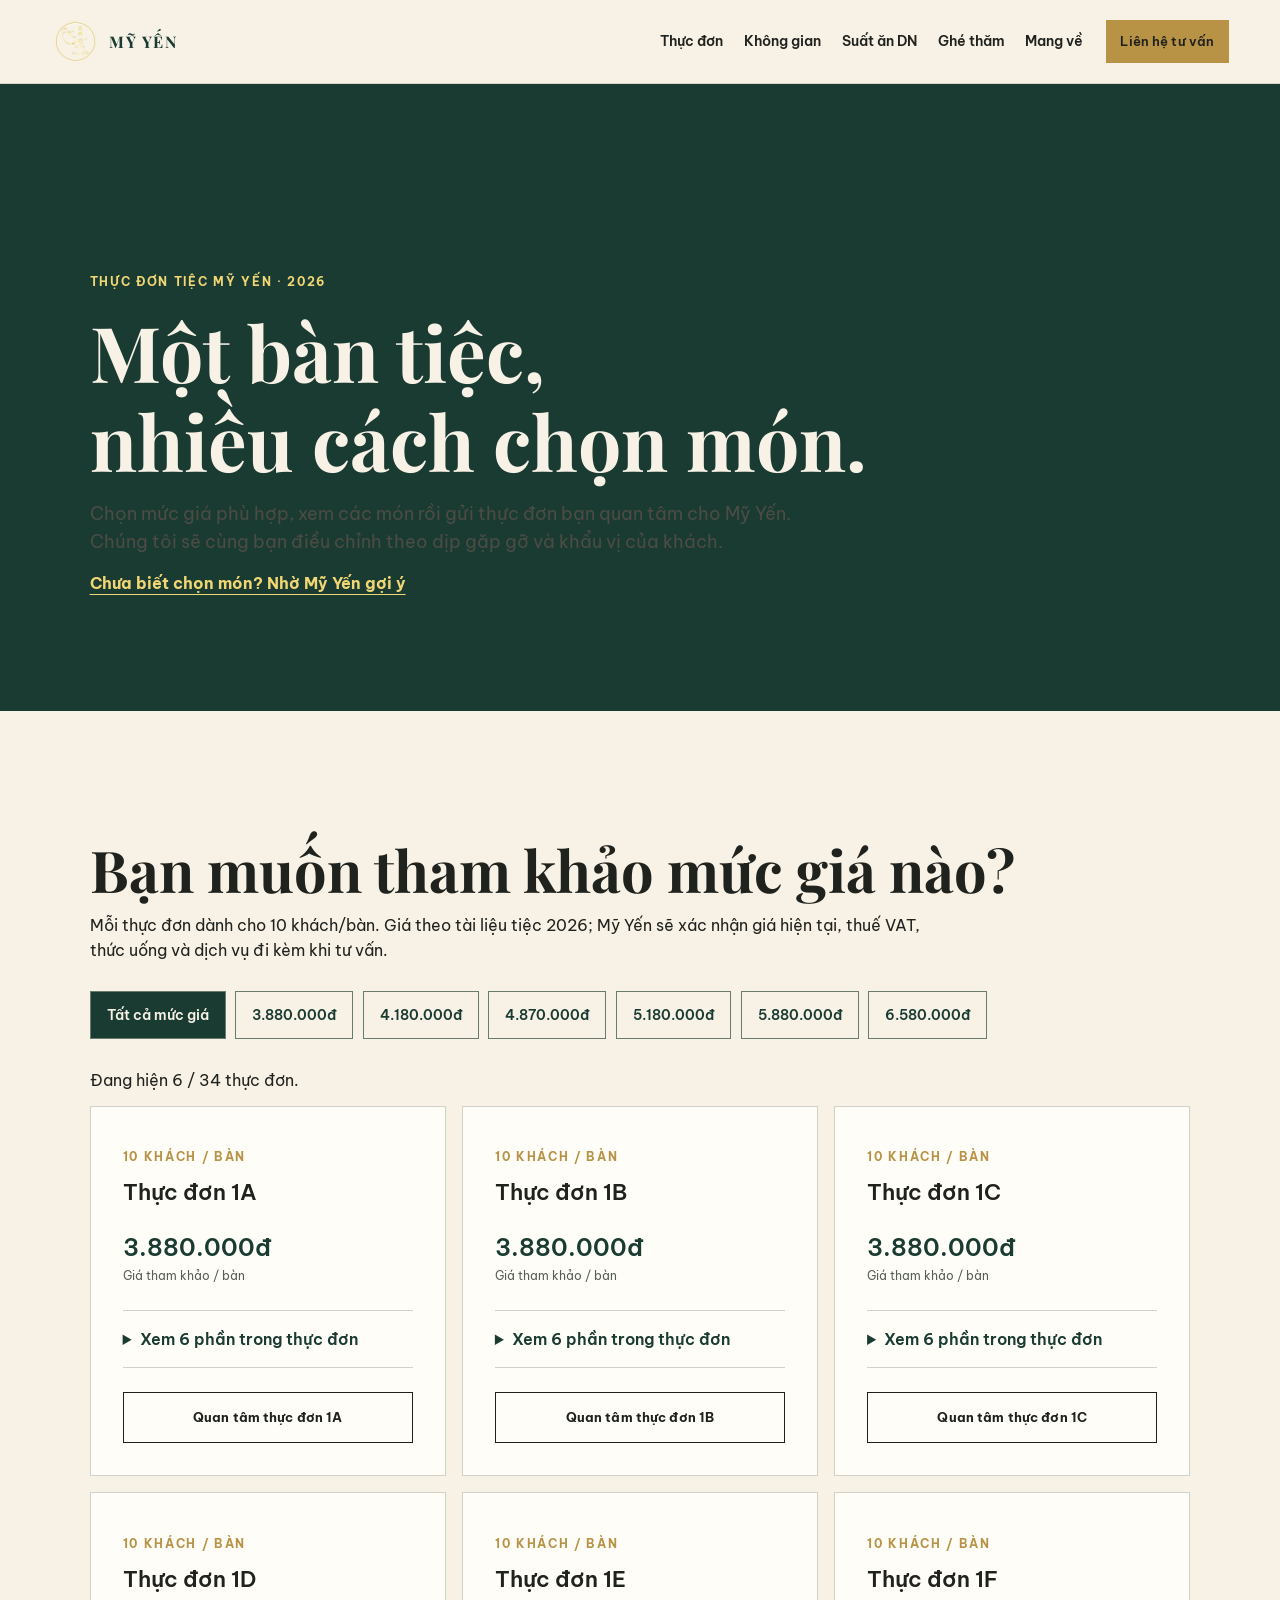
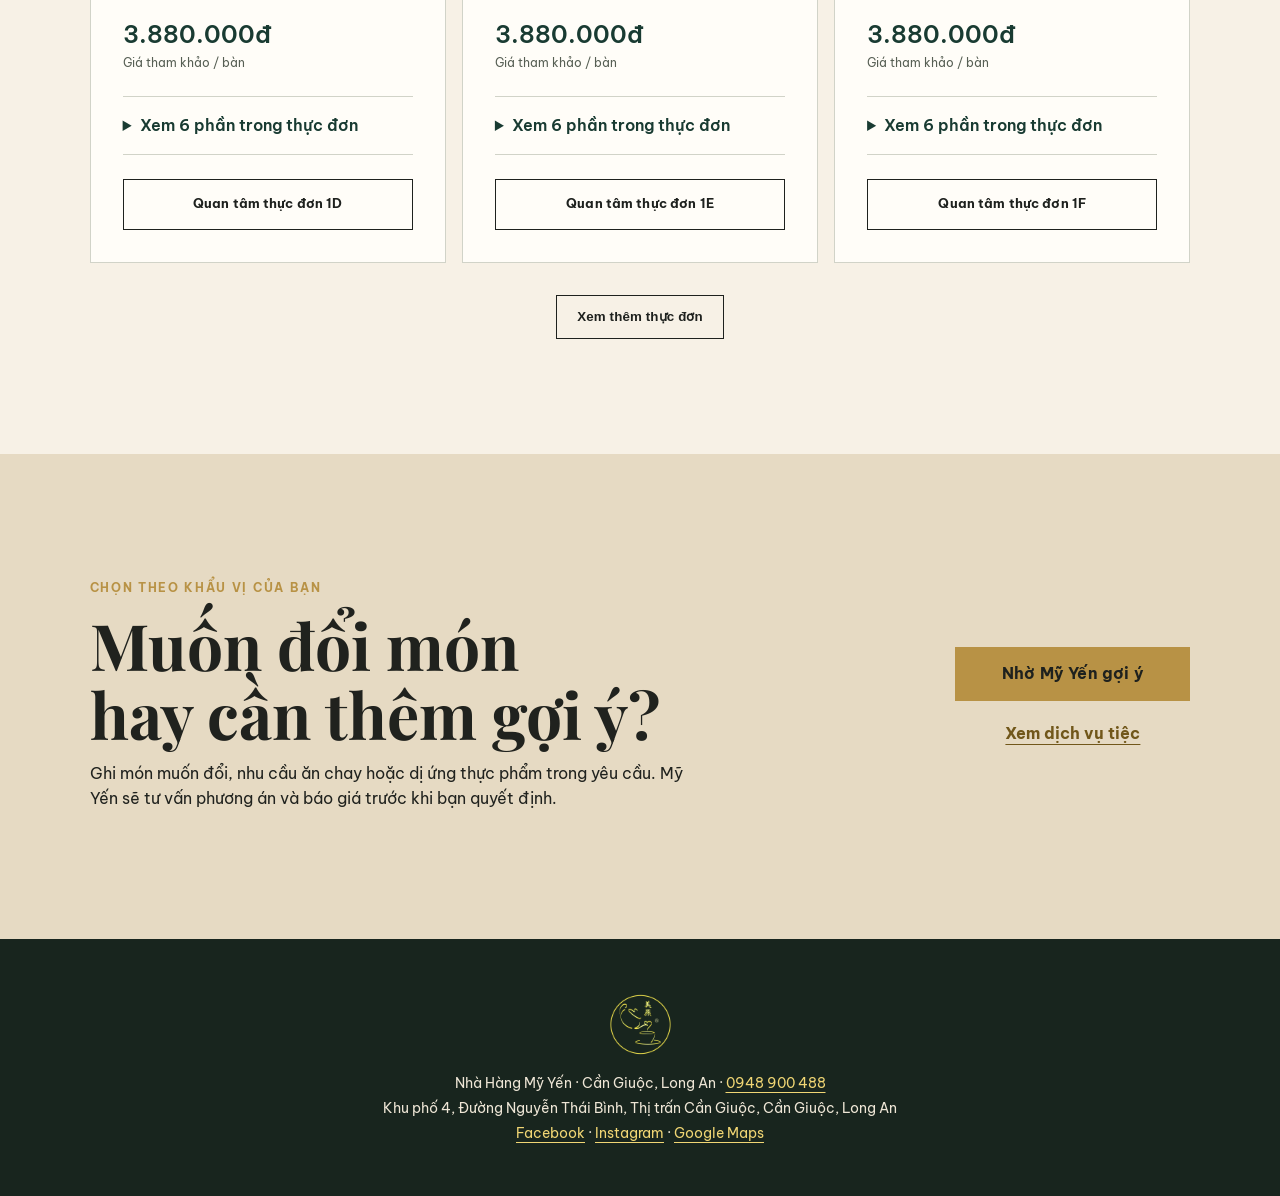
==== banquet-menu.html @ 88e8340f "Add banquet menu browsing and guided event inquiries" ====
<!doctype html><html lang="vi"><head><meta charset="utf-8"><meta name="viewport" content="width=device-width,initial-scale=1"><link rel="preconnect" href="https://fonts.googleapis.com"><link rel="preconnect" href="https://fonts.gstatic.com" crossorigin><link href="https://fonts.googleapis.com/css2?family=Be+Vietnam+Pro:wght@400;500;600;700&family=Playfair+Display:wght@500;600;700&display=swap" rel="stylesheet"><title>Thực đơn tiệc 10 khách/bàn | Nhà Hàng Mỹ Yến</title><meta name="description" content="Khám phá 34 thực đơn tiệc Mỹ Yến cho bàn 10 khách. Chọn thực đơn và chuẩn bị tin nhắn Zalo để được tư vấn theo nhu cầu."><meta name="robots" content="index,follow,max-image-preview:large"><link rel="canonical" href="https://nhahangmyyen.com/banquet-menu"><meta property="og:type" content="website"><meta property="og:locale" content="vi_VN"><meta property="og:site_name" content="Nhà Hàng Mỹ Yến"><meta property="og:title" content="Thực đơn tiệc | Nhà Hàng Mỹ Yến"><meta property="og:description" content="Khám phá 34 thực đơn tiệc Mỹ Yến cho bàn 10 khách. Chọn thực đơn và chuẩn bị tin nhắn Zalo để được tư vấn theo nhu cầu."><meta property="og:url" content="https://nhahangmyyen.com/banquet-menu"><meta property="og:image" content="https://nhahangmyyen.com/assets/ballroom-celebration.jpg"><meta name="twitter:card" content="summary_large_image"><link rel="stylesheet" href="styles.css"><link rel="stylesheet" href="enhancements.css"></head><body><header class="topbar"><a class="brand" href="index.html"><img src="assets/logo.png" alt="Nhà Hàng Mỹ Yến"></a><button class="menu-toggle" type="button" aria-expanded="false" aria-controls="nav">Danh mục</button><nav id="nav" aria-label="Điều hướng chính"><a href="menu.html">Thực đơn</a><a href="spaces.html">Không gian</a><a href="corporate-catering.html">Suất ăn DN</a><a href="visit.html">Ghé thăm</a><a href="takeaway.html">Mang về</a></nav><a class="button button-small" href="index.html#contact">Liên hệ tư vấn</a></header><main><section class="section banquet-intro"><p class="eyebrow">Thực đơn tiệc Mỹ Yến · 2026</p><h1>Một bàn tiệc,<br>nhiều cách chọn món.</h1><p class="lead">Chọn mức giá phù hợp, xem các món rồi gửi thực đơn bạn quan tâm cho Mỹ Yến. Chúng tôi sẽ cùng bạn điều chỉnh theo dịp gặp gỡ và khẩu vị của khách.</p><a class="text-link" href="events.html#group-helper">Chưa biết chọn món? Nhờ Mỹ Yến gợi ý</a></section><section class="section banquet-browser" aria-labelledby="banquet-heading"><h2 id="banquet-heading">Bạn muốn tham khảo mức giá nào?</h2><p>Mỗi thực đơn dành cho 10 khách/bàn. Giá theo tài liệu tiệc 2026; Mỹ Yến sẽ xác nhận giá hiện tại, thuế VAT, thức uống và dịch vụ đi kèm khi tư vấn.</p><div class="banquet-filters" role="group" aria-label="Lọc theo giá tham khảo" hidden><button type="button" data-tier-filter="all" aria-pressed="true">Tất cả mức giá</button><button type="button" data-tier-filter="1" aria-pressed="false">3.880.000đ</button><button type="button" data-tier-filter="2" aria-pressed="false">4.180.000đ</button><button type="button" data-tier-filter="3" aria-pressed="false">4.870.000đ</button><button type="button" data-tier-filter="4" aria-pressed="false">5.180.000đ</button><button type="button" data-tier-filter="5" aria-pressed="false">5.880.000đ</button><button type="button" data-tier-filter="6" aria-pressed="false">6.580.000đ</button></div><p id="banquet-results" role="status">34 thực đơn để bạn tham khảo.</p><div class="banquet-grid"><article class="banquet-card" data-tier="1"><p class="eyebrow">10 khách / bàn</p><h3>Thực đơn 1A</h3><p class="banquet-price">3.880.000đ<small>Giá tham khảo / bàn</small></p><details><summary>Xem 6 phần trong thực đơn</summary><ol><li>Tàu hủ ky tôm chiên</li><li>Súp sò điệp thịt cua Bích Ngọc</li><li>Mực xào XO</li><li>Vịt quay tiêu đen + bánh bao</li><li>Lẩu gà ớt hiểm + bún</li><li>Pudding xoài</li></ol></details><a class="button button-outline" href="events.html?menu=1A#group-helper">Quan tâm thực đơn 1A</a></article>
<article class="banquet-card" data-tier="1"><p class="eyebrow">10 khách / bàn</p><h3>Thực đơn 1B</h3><p class="banquet-price">3.880.000đ<small>Giá tham khảo / bàn</small></p><details><summary>Xem 6 phần trong thực đơn</summary><ol><li>Chả giò hạnh nhân</li><li>Súp bóng cá tam tơ</li><li>Sò điệp xào XO</li><li>Gà quay + xôi gấc</li><li>Lẩu hải sản Thái + bún</li><li>Pudding xoài</li></ol></details><a class="button button-outline" href="events.html?menu=1B#group-helper">Quan tâm thực đơn 1B</a></article>
<article class="banquet-card" data-tier="1"><p class="eyebrow">10 khách / bàn</p><h3>Thực đơn 1C</h3><p class="banquet-price">3.880.000đ<small>Giá tham khảo / bàn</small></p><details><summary>Xem 6 phần trong thực đơn</summary><ol><li>Chả giò tôm phô mai</li><li>Gà tiềm Trúc Xinh</li><li>Mực xào kiểu Hồng Kông</li><li>Bò nấu pa tê + bánh mì</li><li>Lẩu nấm hải sản + bún</li><li>Pudding dừa</li></ol></details><a class="button button-outline" href="events.html?menu=1C#group-helper">Quan tâm thực đơn 1C</a></article>
<article class="banquet-card" data-tier="1"><p class="eyebrow">10 khách / bàn</p><h3>Thực đơn 1D</h3><p class="banquet-price">3.880.000đ<small>Giá tham khảo / bàn</small></p><details><summary>Xem 6 phần trong thực đơn</summary><ol><li>Chả giò Triều Châu</li><li>Gà tiềm ngũ quả</li><li>Tôm xào XO</li><li>Bò nấu tiêu xanh + bánh mì</li><li>Lẩu hải sản Quảng Đông + bún</li><li>Nho Mỹ</li></ol></details><a class="button button-outline" href="events.html?menu=1D#group-helper">Quan tâm thực đơn 1D</a></article>
<article class="banquet-card" data-tier="1"><p class="eyebrow">10 khách / bàn</p><h3>Thực đơn 1E</h3><p class="banquet-price">3.880.000đ<small>Giá tham khảo / bàn</small></p><details><summary>Xem 6 phần trong thực đơn</summary><ol><li>Khai vị: Mực chiên bách hoa · Sò điệp XO</li><li>Súp bóng cá gà xé</li><li>Sườn rang muối</li><li>Tôm sốt mayonnaise</li><li>Lẩu cá lăng măng chua + bún</li><li>Sữa chua</li></ol></details><a class="button button-outline" href="events.html?menu=1E#group-helper">Quan tâm thực đơn 1E</a></article>
<article class="banquet-card" data-tier="1"><p class="eyebrow">10 khách / bàn</p><h3>Thực đơn 1F</h3><p class="banquet-price">3.880.000đ<small>Giá tham khảo / bàn</small></p><details><summary>Xem 6 phần trong thực đơn</summary><ol><li>Khai vị: Bánh mì bách hoa · Mực xào XO</li><li>Gà tiềm đông trùng</li><li>Tôm rang muối Hồng Kông</li><li>Bò nấu đậu + bánh mì</li><li>Lẩu nấm hải sản + bún</li><li>Nho Mỹ</li></ol></details><a class="button button-outline" href="events.html?menu=1F#group-helper">Quan tâm thực đơn 1F</a></article>
<article class="banquet-card" data-tier="1"><p class="eyebrow">10 khách / bàn</p><h3>Thực đơn 1G</h3><p class="banquet-price">3.880.000đ<small>Giá tham khảo / bàn</small></p><details><summary>Xem 6 phần trong thực đơn</summary><ol><li>Khai vị: Tàu hủ ky tôm chiên · Gỏi rong biển tôm thịt</li><li>Súp bắp thịt cua</li><li>Mực xào XO</li><li>Cá mú hấp Quảng Đông</li><li>Lẩu hải sản Thái + bún</li><li>Nho Mỹ</li></ol></details><a class="button button-outline" href="events.html?menu=1G#group-helper">Quan tâm thực đơn 1G</a></article>
<article class="banquet-card" data-tier="1"><p class="eyebrow">10 khách / bàn</p><h3>Thực đơn 1H</h3><p class="banquet-price">3.880.000đ<small>Giá tham khảo / bàn</small></p><details><summary>Xem 6 phần trong thực đơn</summary><ol><li>Khai vị: Chả giò hạnh nhân · Dồi trường trộn hành gừng</li><li>Gà tiềm thuốc Bắc</li><li>Sò điệp xào kiểu Hồng Kông</li><li>Tôm sốt mayonnaise</li><li>Lẩu nấm hải sản + bún</li><li>Sữa chua</li></ol></details><a class="button button-outline" href="events.html?menu=1H#group-helper">Quan tâm thực đơn 1H</a></article>
<article class="banquet-card" data-tier="2"><p class="eyebrow">10 khách / bàn</p><h3>Thực đơn 2A</h3><p class="banquet-price">4.180.000đ<small>Giá tham khảo / bàn</small></p><details><summary>Xem 6 phần trong thực đơn</summary><ol><li>Khai vị: Mực chiên bách hoa · Gỏi rong biển tôm thịt · Tàu hủ ky tôm</li><li>Gà tiềm Trúc Xinh</li><li>Sườn Kinh Đô</li><li>Bò nấu pa tê + bánh mì</li><li>Cơm chiên Dương Châu</li><li>Sữa chua</li></ol></details><a class="button button-outline" href="events.html?menu=2A#group-helper">Quan tâm thực đơn 2A</a></article>
<article class="banquet-card" data-tier="2"><p class="eyebrow">10 khách / bàn</p><h3>Thực đơn 2B</h3><p class="banquet-price">4.180.000đ<small>Giá tham khảo / bàn</small></p><details><summary>Xem 6 phần trong thực đơn</summary><ol><li>Khai vị: Chả giò hạnh nhân · Mực xào XO · Gỏi sứa biển gà xé</li><li>Súp sò điệp thịt cua Bích Ngọc</li><li>Gà quay tỏi</li><li>Bò cocktail + bánh mì</li><li>Mì trộn xá xíu</li><li>Nho Mỹ</li></ol></details><a class="button button-outline" href="events.html?menu=2B#group-helper">Quan tâm thực đơn 2B</a></article>
<article class="banquet-card" data-tier="2"><p class="eyebrow">10 khách / bàn</p><h3>Thực đơn 2C</h3><p class="banquet-price">4.180.000đ<small>Giá tham khảo / bàn</small></p><details><summary>Xem 6 phần trong thực đơn</summary><ol><li>Khai vị: Chả giò Phụng Nhãn · Dồi trường trộn hành gừng · Tôm xào XO</li><li>Súp bóng cá gà xé</li><li>Sườn Kinh Đô</li><li>Cá mú hấp Quảng Đông</li><li>Lẩu nấm hải sản + mì</li><li>Nho Mỹ</li></ol></details><a class="button button-outline" href="events.html?menu=2C#group-helper">Quan tâm thực đơn 2C</a></article>
<article class="banquet-card" data-tier="2"><p class="eyebrow">10 khách / bàn</p><h3>Thực đơn 2D</h3><p class="banquet-price">4.180.000đ<small>Giá tham khảo / bàn</small></p><details><summary>Xem 6 phần trong thực đơn</summary><ol><li>Khai vị: Chả giò Triều Châu · Mực xào XO</li><li>Súp sò điệp thịt cua</li><li>Tôm mayonnaise trái thơm</li><li>Cá mú hấp Hồng Kông</li><li>Lẩu Thái hải sản + bún</li><li>Sữa chua</li></ol></details><a class="button button-outline" href="events.html?menu=2D#group-helper">Quan tâm thực đơn 2D</a></article>
<article class="banquet-card" data-tier="2"><p class="eyebrow">10 khách / bàn</p><h3>Thực đơn 2E</h3><p class="banquet-price">4.180.000đ<small>Giá tham khảo / bàn</small></p><details><summary>Xem 6 phần trong thực đơn</summary><ol><li>Khai vị: Bánh mì bách hoa · Sò điệp XO</li><li>Súp bóng cá thịt cua</li><li>Vịt quay tiêu đen + bánh bao</li><li>Cá mú hấp Hồng Kông</li><li>Lẩu nấm hải sản</li><li>Pudding dừa</li></ol></details><a class="button button-outline" href="events.html?menu=2E#group-helper">Quan tâm thực đơn 2E</a></article>
<article class="banquet-card" data-tier="2"><p class="eyebrow">10 khách / bàn</p><h3>Thực đơn 2F</h3><p class="banquet-price">4.180.000đ<small>Giá tham khảo / bàn</small></p><details><summary>Xem 6 phần trong thực đơn</summary><ol><li>Khai vị: Chả đùm bò · Cua viên tú cầu</li><li>Gà tiềm ngũ quả</li><li>Sò điệp xào XO</li><li>Bò nấu rượu vang + bánh mì</li><li>Lẩu cá lăng măng chua</li><li>Chè khúc bạch</li></ol></details><a class="button button-outline" href="events.html?menu=2F#group-helper">Quan tâm thực đơn 2F</a></article>
<article class="banquet-card" data-tier="3"><p class="eyebrow">10 khách / bàn</p><h3>Thực đơn 3A</h3><p class="banquet-price">4.870.000đ<small>Giá tham khảo / bàn</small></p><details><summary>Xem 7 phần trong thực đơn</summary><ol><li>Khai vị: Gỏi củ hủ dừa · Chả giò hạnh nhân</li><li>Súp bóng cá cua</li><li>Mực xào XO</li><li>Vịt quay tiêu đen + bánh bao</li><li>Cá mú hấp Hồng Kông</li><li>Lẩu hải sản Quảng Đông</li><li>Pudding xoài</li></ol></details><a class="button button-outline" href="events.html?menu=3A#group-helper">Quan tâm thực đơn 3A</a></article>
<article class="banquet-card" data-tier="3"><p class="eyebrow">10 khách / bàn</p><h3>Thực đơn 3B</h3><p class="banquet-price">4.870.000đ<small>Giá tham khảo / bàn</small></p><details><summary>Xem 7 phần trong thực đơn</summary><ol><li>Khai vị: Mực viên bách hoa · Dồi trường trộn hành gừng</li><li>Súp sò điệp thịt cua Bích Ngọc</li><li>Tàu hủ ky tôm chiên</li><li>Gà quay + xôi gấc</li><li>Cá mú hấp Quảng Đông</li><li>Lẩu Thái hải sản + bún</li><li>Pudding trà xanh</li></ol></details><a class="button button-outline" href="events.html?menu=3B#group-helper">Quan tâm thực đơn 3B</a></article>
<article class="banquet-card" data-tier="3"><p class="eyebrow">10 khách / bàn</p><h3>Thực đơn 3C</h3><p class="banquet-price">4.870.000đ<small>Giá tham khảo / bàn</small></p><details><summary>Xem 7 phần trong thực đơn</summary><ol><li>Khai vị: Gỏi rong biển tôm thịt · Bánh mì bách hoa</li><li>Gà tiềm Trúc Xinh</li><li>Sườn Kinh Đô</li><li>Sò điệp xào XO</li><li>Cá mú xối mỡ</li><li>Lẩu nấm hải sản + mì</li><li>Pudding dừa</li></ol></details><a class="button button-outline" href="events.html?menu=3C#group-helper">Quan tâm thực đơn 3C</a></article>
<article class="banquet-card" data-tier="3"><p class="eyebrow">10 khách / bàn</p><h3>Thực đơn 3D</h3><p class="banquet-price">4.870.000đ<small>Giá tham khảo / bàn</small></p><details><summary>Xem 7 phần trong thực đơn</summary><ol><li>Khai vị: Chả giò Phụng Nhãn · Tàu hủ ky tôm chiên · Gỏi ngó sen tôm thịt</li><li>Súp sò điệp thịt cua</li><li>Sườn rang muối</li><li>Mực xào XO</li><li>Gân nai đông cô</li><li>Lẩu gà ớt hiểm + mì</li><li>Pudding trà xanh</li></ol></details><a class="button button-outline" href="events.html?menu=3D#group-helper">Quan tâm thực đơn 3D</a></article>
<article class="banquet-card" data-tier="3"><p class="eyebrow">10 khách / bàn</p><h3>Thực đơn 3E</h3><p class="banquet-price">4.870.000đ<small>Giá tham khảo / bàn</small></p><details><summary>Xem 7 phần trong thực đơn</summary><ol><li>Khai vị: Cua viên tú cầu · Gỏi Thái tôm mực · Sò điệp xào XO</li><li>Súp bóng cá gà xé</li><li>Tôm mayonnaise trái thơm</li><li>Vịt quay tiêu đen + bánh bao</li><li>Bạch linh đông cô</li><li>Lẩu Thái hải sản + bún</li><li>Pudding dừa</li></ol></details><a class="button button-outline" href="events.html?menu=3E#group-helper">Quan tâm thực đơn 3E</a></article>
<article class="banquet-card" data-tier="3"><p class="eyebrow">10 khách / bàn</p><h3>Thực đơn 3F</h3><p class="banquet-price">4.870.000đ<small>Giá tham khảo / bàn</small></p><details><summary>Xem 7 phần trong thực đơn</summary><ol><li>Khai vị: Gỏi sứa biển gà xé · Sò điệp xào XO · Chả giò hạnh nhân</li><li>Súp rong biển hải sản</li><li>Mực bách hoa rang muối</li><li>Gà hấp muối</li><li>Gân nai đông cô</li><li>Lẩu cá lăng măng chua + bún</li><li>Pudding mè đen</li></ol></details><a class="button button-outline" href="events.html?menu=3F#group-helper">Quan tâm thực đơn 3F</a></article>
<article class="banquet-card" data-tier="4"><p class="eyebrow">10 khách / bàn</p><h3>Thực đơn 4A</h3><p class="banquet-price">5.180.000đ<small>Giá tham khảo / bàn</small></p><details><summary>Xem 7 phần trong thực đơn</summary><ol><li>Khai vị: Chả giò Phụng Nhãn · Mực xào XO</li><li>Sườn Kinh Đô</li><li>Tôm sú hấp bia</li><li>Bò nấu pa tê + bánh mì</li><li>Cá mú sốt chua ngọt</li><li>Lẩu Thái hải sản + bún</li><li>Pudding dừa</li></ol></details><a class="button button-outline" href="events.html?menu=4A#group-helper">Quan tâm thực đơn 4A</a></article>
<article class="banquet-card" data-tier="4"><p class="eyebrow">10 khách / bàn</p><h3>Thực đơn 4B</h3><p class="banquet-price">5.180.000đ<small>Giá tham khảo / bàn</small></p><details><summary>Xem 8 phần trong thực đơn</summary><ol><li>Khai vị: Sò điệp xào Hồng Kông · Tàu hủ ky tôm chiên</li><li>Gỏi sứa gà xé</li><li>Gà tiềm Trúc Xinh</li><li>Tôm trái thơm sốt mayonnaise</li><li>Heo sữa quay 1/2 con</li><li>Đông cô bạch linh</li><li>Lẩu Quảng Đông + mì</li><li>Pudding trà xanh</li></ol></details><a class="button button-outline" href="events.html?menu=4B#group-helper">Quan tâm thực đơn 4B</a></article>
<article class="banquet-card" data-tier="4"><p class="eyebrow">10 khách / bàn</p><h3>Thực đơn 4C</h3><p class="banquet-price">5.180.000đ<small>Giá tham khảo / bàn</small></p><details><summary>Xem 7 phần trong thực đơn</summary><ol><li>Khai vị: Bánh mì bách hoa · Gỏi Thái tôm mực · Sườn Kinh Đô</li><li>Súp sò điệp thịt cua</li><li>Tôm trái thơm sốt mayonnaise</li><li>Gà bó xôi</li><li>Gân nai đông cô</li><li>Lẩu cá lăng măng chua + bún</li><li>Pudding dừa</li></ol></details><a class="button button-outline" href="events.html?menu=4C#group-helper">Quan tâm thực đơn 4C</a></article>
<article class="banquet-card" data-tier="4"><p class="eyebrow">10 khách / bàn</p><h3>Thực đơn 4D</h3><p class="banquet-price">5.180.000đ<small>Giá tham khảo / bàn</small></p><details><summary>Xem 7 phần trong thực đơn</summary><ol><li>Khai vị: Sườn Kinh Đô · Sò điệp xào XO · Gỏi ngó sen tôm thịt</li><li>Súp hải sản rong biển</li><li>Chả giò hạnh nhân</li><li>Vịt quay + bánh bao</li><li>Tôm sú hấp bia</li><li>Lẩu gà ớt hiểm + mì</li><li>Pudding trà xanh</li></ol></details><a class="button button-outline" href="events.html?menu=4D#group-helper">Quan tâm thực đơn 4D</a></article>
<article class="banquet-card" data-tier="4"><p class="eyebrow">10 khách / bàn</p><h3>Thực đơn 4E</h3><p class="banquet-price">5.180.000đ<small>Giá tham khảo / bàn</small></p><details><summary>Xem 7 phần trong thực đơn</summary><ol><li>Khai vị: Chả giò Long Phụng · Gỏi rong biển tôm thịt · Sò mực xào XO</li><li>Súp bắp cua</li><li>Tôm sú rang muối</li><li>Gà hấp sốt đông cô</li><li>Cá mú xối mỡ</li><li>Lẩu Thái hải sản + bún</li><li>Pudding dừa</li></ol></details><a class="button button-outline" href="events.html?menu=4E#group-helper">Quan tâm thực đơn 4E</a></article>
<article class="banquet-card" data-tier="4"><p class="eyebrow">10 khách / bàn</p><h3>Thực đơn 4F</h3><p class="banquet-price">5.180.000đ<small>Giá tham khảo / bàn</small></p><details><summary>Xem 7 phần trong thực đơn</summary><ol><li>Khai vị: Mực bách hoa · Dồi trường trộn hành gừng · Gà xào hạt điều</li><li>Súp bóng cá thịt cua</li><li>Bông cải xanh xào sò điệp</li><li>Heo sữa quay 1/2 con</li><li>Bò nấu rượu vang + bánh mì</li><li>Lẩu nấm hải sản + mì</li><li>Pudding mè đen</li></ol></details><a class="button button-outline" href="events.html?menu=4F#group-helper">Quan tâm thực đơn 4F</a></article>
<article class="banquet-card" data-tier="5"><p class="eyebrow">10 khách / bàn</p><h3>Thực đơn 5A</h3><p class="banquet-price">5.880.000đ<small>Giá tham khảo / bàn</small></p><details><summary>Xem 7 phần trong thực đơn</summary><ol><li>Khai vị: Chả giò Triều Châu · Gỏi ngó sen tôm thịt · Bánh mì bách hoa · Sò điệp xào XO</li><li>Gà tiềm bông đông trùng thảo</li><li>Mực rang muối</li><li>Heo sữa quay 1/2 con + bánh bao</li><li>Cá mú hấp Hồng Kông</li><li>Lẩu nấm hải sản + mì</li><li>Chè khúc bạch</li></ol></details><a class="button button-outline" href="events.html?menu=5A#group-helper">Quan tâm thực đơn 5A</a></article>
<article class="banquet-card" data-tier="5"><p class="eyebrow">10 khách / bàn</p><h3>Thực đơn 5B</h3><p class="banquet-price">5.880.000đ<small>Giá tham khảo / bàn</small></p><details><summary>Xem 7 phần trong thực đơn</summary><ol><li>Khai vị: Tôm cuộn phô mai · Gỏi củ hủ dừa tôm thịt · Sườn Kinh Đô · Chả giò hải sản</li><li>Gà tiềm Trúc Xinh</li><li>Tôm càng cháy tỏi</li><li>Vịt quay tiêu + bánh bao</li><li>Cá mú hấp Hồng Kông</li><li>Lẩu Thái hải sản + bún</li><li>Pudding mè đen</li></ol></details><a class="button button-outline" href="events.html?menu=5B#group-helper">Quan tâm thực đơn 5B</a></article>
<article class="banquet-card" data-tier="5"><p class="eyebrow">10 khách / bàn</p><h3>Thực đơn 5C</h3><p class="banquet-price">5.880.000đ<small>Giá tham khảo / bàn</small></p><details><summary>Xem 7 phần trong thực đơn</summary><ol><li>Khai vị: Chả giò Long Nhãn · Gỏi rong biển tôm thịt · Cua viên tú cầu · Mực xào XO</li><li>Súp sò điệp thịt cua Bích Ngọc</li><li>Cua lột chiên giòn</li><li>Gà quay + xôi gấc</li><li>Cá mú hấp Hồng Kông</li><li>Lẩu Quảng Đông + mì</li><li>Nho Mỹ</li></ol></details><a class="button button-outline" href="events.html?menu=5C#group-helper">Quan tâm thực đơn 5C</a></article>
<article class="banquet-card" data-tier="5"><p class="eyebrow">10 khách / bàn</p><h3>Thực đơn 5D</h3><p class="banquet-price">5.880.000đ<small>Giá tham khảo / bàn</small></p><details><summary>Xem 7 phần trong thực đơn</summary><ol><li>Khai vị: Mực chiên bách hoa · Gỏi sứa biển gà xé · Tàu hủ ky tôm chiên · Sò điệp xào XO</li><li>Súp bóng cá tam tơ</li><li>Tôm sốt mayonnaise trái thơm</li><li>Heo sữa quay 1/2 con + bánh bao</li><li>Bò nấu pa tê + bánh mì</li><li>Lẩu gà ớt hiểm + mì</li><li>Pudding mè đen</li></ol></details><a class="button button-outline" href="events.html?menu=5D#group-helper">Quan tâm thực đơn 5D</a></article>
<article class="banquet-card" data-tier="6"><p class="eyebrow">10 khách / bàn</p><h3>Thực đơn 6A</h3><p class="banquet-price">6.580.000đ<small>Giá tham khảo / bàn</small></p><details><summary>Xem 8 phần trong thực đơn</summary><ol><li>Khai vị: Mực chiên bách hoa · Chả giò Long Phụng · Gỏi rong biển tôm thịt · Gà xào hạt điều</li><li>Gà tiềm Trúc Xinh</li><li>Tôm mayonnaise trái thơm</li><li>Hải sâm đông cô gân nai</li><li>Heo sữa quay 1/2 con + bánh bao</li><li>Cá mú hấp Hồng Kông</li><li>Lẩu Quảng Đông + mì</li><li>Pudding dừa</li></ol></details><a class="button button-outline" href="events.html?menu=6A#group-helper">Quan tâm thực đơn 6A</a></article>
<article class="banquet-card" data-tier="6"><p class="eyebrow">10 khách / bàn</p><h3>Thực đơn 6B</h3><p class="banquet-price">6.580.000đ<small>Giá tham khảo / bàn</small></p><details><summary>Xem 8 phần trong thực đơn</summary><ol><li>Khai vị: Chả giò Triều Châu · Gỏi ngó sen tôm thịt · Tàu hủ ky tôm chiên · Mực xào XO</li><li>Súp cua sò điệp</li><li>Cua lột chiên giòn</li><li>Gân nai sốt đông cô</li><li>Heo sữa quay 1/2 con + bánh bao</li><li>Cá mú hấp Quảng Đông</li><li>Lẩu Thái hải sản + bún</li><li>Pudding mè đen</li></ol></details><a class="button button-outline" href="events.html?menu=6B#group-helper">Quan tâm thực đơn 6B</a></article>
<article class="banquet-card" data-tier="6"><p class="eyebrow">10 khách / bàn</p><h3>Thực đơn 6C</h3><p class="banquet-price">6.580.000đ<small>Giá tham khảo / bàn</small></p><details><summary>Xem 8 phần trong thực đơn</summary><ol><li>Khai vị: Chả giò Phụng Nhãn · Gỏi củ hủ dừa · Sò điệp xào XO · Bánh mì bách hoa</li><li>Gà tiềm bông đông trùng thảo</li><li>Sườn Kinh Đô</li><li>Vịt quay tiêu đen + bánh bao</li><li>Hải sâm đông cô gân nai</li><li>Cá mú hấp Hồng Kông</li><li>Lẩu nấm hải sản + mì</li><li>Chè khúc bạch</li></ol></details><a class="button button-outline" href="events.html?menu=6C#group-helper">Quan tâm thực đơn 6C</a></article>
<article class="banquet-card" data-tier="6"><p class="eyebrow">10 khách / bàn</p><h3>Thực đơn 6D</h3><p class="banquet-price">6.580.000đ<small>Giá tham khảo / bàn</small></p><details><summary>Xem 8 phần trong thực đơn</summary><ol><li>Khai vị: Chả giò hạnh nhân · Dồi trường hấp hành gừng · Mực xào XO · Cua viên tú cầu</li><li>Sườn Kinh Đô</li><li>Sò điệp xào kiểu Hồng Kông</li><li>Tôm càng rang muối</li><li>Bò nấu tiêu xanh + bánh mì</li><li>Cá mú hấp Hồng Kông</li><li>Lẩu gà ớt hiểm + mì</li><li>Pudding mè đen</li></ol></details><a class="button button-outline" href="events.html?menu=6D#group-helper">Quan tâm thực đơn 6D</a></article></div><button class="button button-outline banquet-more" id="banquet-more" type="button" hidden>Xem thêm thực đơn</button></section><section class="section contact-landing"><div><p class="eyebrow">Chọn theo khẩu vị của bạn</p><h2>Muốn đổi món<br>hay cần thêm gợi ý?</h2><p>Ghi món muốn đổi, nhu cầu ăn chay hoặc dị ứng thực phẩm trong yêu cầu. Mỹ Yến sẽ tư vấn phương án và báo giá trước khi bạn quyết định.</p></div><div class="contact-actions"><a class="button" href="events.html#group-helper">Nhờ Mỹ Yến gợi ý</a><a class="text-link" href="events.html">Xem dịch vụ tiệc</a></div></section></main><footer><a href="index.html" aria-label="Về trang chủ Nhà Hàng Mỹ Yến"><img src="assets/logo.png" alt="Nhà Hàng Mỹ Yến"></a><p>Nhà Hàng Mỹ Yến · Cần Giuộc, Long An · <a href="tel:+84948900488">0948 900 488</a></p><p>Khu phố 4, Đường Nguyễn Thái Bình, Thị trấn Cần Giuộc, Cần Giuộc, Long An</p><p><a href="https://www.facebook.com/nhahangmyyen88/" target="_blank" rel="noopener">Facebook</a> · <a href="https://www.instagram.com/nhahangmyyen/" target="_blank" rel="noopener">Instagram</a> · <a href="https://maps.app.goo.gl/wLhEkWt8MZcC4Axw8" target="_blank" rel="noopener">Google Maps</a></p></footer><nav class="mobile-actions" aria-label="Liên hệ nhanh"><a href="tel:+84948900488">Gọi ngay</a><a href="https://zalo.me/0948900488" target="_blank" rel="noopener">Zalo</a><a href="events.html#group-helper">Liên hệ</a></nav><script src="app.js"></script><script src="banquet.js"></script></body></html>
---- styles.css ----
:root{--ink:#1f211d;--cream:#f7f2e8;--gold:#c49d3a;--deep:#263a31;--muted:#6a695f}*{box-sizing:border-box}html{scroll-behavior:smooth}body{margin:0;color:var(--ink);background:var(--cream);font-family:"Be Vietnam Pro",sans-serif;line-height:1.55}h1,h2,h3{font-family:"Playfair Display",serif;line-height:1.08;margin:.2em 0}h1{font-size:clamp(3.1rem,7vw,6.8rem)}h2{font-size:clamp(2.3rem,4.5vw,4.5rem)}h3{font-size:1.9rem}p{margin:.8em 0}.skip{position:absolute;left:-999px}.skip:focus{left:1rem;top:1rem;z-index:99;background:white;padding:.7rem}.topbar{height:84px;display:flex;align-items:center;gap:1.4rem;padding:8px clamp(1rem,4vw,4rem);background:#fffdf8;position:sticky;top:0;z-index:10;border-bottom:1px solid #ddd5c5}.brand img{width:115px;height:65px;object-fit:contain}.topbar nav{display:flex;gap:1.3rem;margin-left:auto}.topbar a{color:var(--ink);text-decoration:none;font-size:.9rem;font-weight:600}.button{background:var(--gold);border:1px solid var(--gold);color:#1e211e!important;display:inline-flex;justify-content:center;align-items:center;text-decoration:none;font-weight:700;padding:.85rem 1.25rem;cursor:pointer}.button-small{padding:.65rem .85rem;font-size:.8rem!important}.button-ghost{background:transparent;border-color:#fff;color:#fff!important}.button-outline{background:transparent;border-color:#1e211e;color:#1e211e!important}.menu-toggle{display:none}.hero{min-height:calc(100vh - 84px);position:relative;color:#fff;display:flex;align-items:end;padding:clamp(2rem,6vw,6rem);overflow:hidden}.hero>img,.reserve>img{position:absolute;inset:0;width:100%;height:100%;object-fit:cover}.hero-shade{position:absolute;inset:0;background:linear-gradient(90deg,rgba(16,22,17,.81),rgba(16,22,17,.12) 70%),linear-gradient(0deg,rgba(16,22,17,.42),transparent)}.hero-copy{position:relative;max-width:820px;padding-bottom:clamp(1rem,5vh,5rem)}.hero-copy>p:not(.eyebrow){max-width:650px;font-size:1.13rem}.eyebrow{color:var(--gold);font-weight:700;font-size:.75rem;letter-spacing:.14em;text-transform:uppercase}.hero .eyebrow{color:#f6db85}.hero-actions{display:flex;flex-wrap:wrap;gap:.75rem;margin-top:1.6rem}.section{padding:clamp(4rem,9vw,9rem) clamp(1.2rem,7vw,9rem)}.intro{max-width:1500px;margin:auto;text-align:center}.intro .lead,.section-heading{max-width:750px;margin:1.2rem auto 3.5rem}.lead{font-size:1.14rem;color:#4c4c45}.experience-grid{display:grid;grid-template-columns:1fr 1fr;gap:1.5rem;text-align:left}.experience-card{background:white;display:grid;grid-template-columns:1.05fr .95fr;min-height:430px}.experience-card img{width:100%;height:100%;object-fit:cover}.experience-card div{align-self:center;padding:2.4rem}.text-link{color:#71571a;font-weight:700;text-underline-offset:5px}.menu-section{background:var(--deep);color:#f6f2e6}.section-heading{text-align:center}.dish-finder{max-width:980px;margin:3rem auto;background:#f6f2e6;color:var(--ink);display:grid;grid-template-columns:1fr 1.4fr}.finder-buttons{display:flex;flex-direction:column;padding:1.2rem;background:#ded4bd}.finder-buttons button{background:none;border:0;border-bottom:1px solid #bdb197;padding:1.25rem;text-align:left;font:600 1rem "Be Vietnam Pro";cursor:pointer}.finder-buttons button.active{color:#695019;background:#f3ebdc}.dish-result{padding:2.2rem}.dish-label{font-size:.8rem;text-transform:uppercase;letter-spacing:.12em;color:var(--muted)}.menu-categories{display:flex;justify-content:center;gap:.6rem;flex-wrap:wrap;max-width:1050px;margin:auto}.menu-categories span{border:1px solid #7f8d82;border-radius:99px;padding:.5rem .8rem;font-size:.9rem}.event-section{display:grid;grid-template-columns:1.15fr .85fr;background:#ebe1ca}.event-image img{width:100%;height:100%;object-fit:cover}.event-copy{padding:clamp(3rem,7vw,7rem);align-self:center}.event-copy li{margin:.4rem 0}.moments{text-align:center}.moments-grid{max-width:1200px;display:grid;grid-template-columns:1.3fr .7fr .7fr;grid-template-rows:260px 260px;gap:1rem;margin:3rem auto 0}.moments-grid img{width:100%;height:100%;object-fit:cover}.moments-grid img:first-child{grid-row:span 2}.moment-note{background:#c49d3a;display:flex;align-items:center;padding:2rem;font:1.6rem/1.3 "Playfair Display",serif;text-align:left}.story{background:#e1d2b4;display:grid;grid-template-columns:.9fr 1.1fr;gap:5rem}.reserve{min-height:800px;position:relative;padding:clamp(3rem,7vw,7rem);display:flex;justify-content:flex-end}.reserve-panel{position:relative;width:min(620px,100%);background:#fffdf8;padding:clamp(2rem,5vw,4rem);align-self:center}.form-row{display:grid;grid-template-columns:1fr 1fr;gap:1rem}label{display:block;font-size:.88rem;font-weight:700;margin:1rem 0}input,select,textarea{display:block;width:100%;margin-top:.35rem;padding:.7rem;border:1px solid #b8ae9d;background:white;font:1rem "Be Vietnam Pro"}.form-status{font-size:.9rem;color:#315d40}footer{background:#18251e;color:#eee6d6;padding:3rem;text-align:center}footer img{width:120px;height:75px;object-fit:contain;filter:brightness(1.3)}footer p{margin:.25rem;font-size:.85rem}@media(max-width:800px){.topbar{height:72px}.brand img{width:92px;height:56px}.topbar nav{position:absolute;top:71px;left:0;right:0;display:none;background:#fffdf8;padding:1rem;flex-direction:column}.topbar nav.open{display:flex}.menu-toggle{display:block;margin-left:auto;border:0;background:transparent;font:600 .9rem "Be Vietnam Pro"}.topbar .button-small{display:none}.hero{min-height:650px;padding:1.5rem}.experience-grid,.event-section,.story{grid-template-columns:1fr}.experience-card{grid-template-columns:1fr}.experience-card img{height:270px}.experience-card div{padding:1.8rem}.dish-finder{grid-template-columns:1fr}.finder-buttons{flex-direction:row;overflow:auto;padding:0}.finder-buttons button{white-space:nowrap}.moments-grid{grid-template-columns:1fr 1fr;grid-template-rows:240px 170px 170px}.moments-grid img:first-child{grid-column:span 2;grid-row:auto}.moment-note{font-size:1.25rem}.form-row{grid-template-columns:1fr}.reserve{padding:1.2rem}.reserve-panel{padding:2rem}.story{gap:1rem}}
---- enhancements.css ----
.catering {
  background: #ede4d1;
  text-align: center;
}

.catering .lead {
  max-width: 720px;
  margin: 1rem auto 2.5rem;
}

.catering-grid {
  max-width: 1100px;
  margin: 0 auto 2.25rem;
  display: grid;
  grid-template-columns: repeat(3, 1fr);
  gap: 1rem;
  text-align: left;
}

.catering-grid article {
  background: #fffdf8;
  padding: 1.75rem;
  border-top: 4px solid #c49d3a;
}

#visit {
  text-align: center;
  background: #fffdf8;
}

#visit .lead {
  max-width: 620px;
  margin: 1rem auto;
}

footer a {
  color: #f1d674;
  text-underline-offset: 4px;
}

.proof-strip {
  display: grid;
  grid-template-columns: repeat(3, 1fr);
  background: #18251e;
  color: #f7f2e8;
  padding: 1.4rem clamp(1.2rem, 7vw, 8rem);
}

.proof-strip p {
  display: grid;
  gap: .2rem;
  margin: 0;
  padding: .25rem 2rem;
  border-right: 1px solid rgba(255,255,255,.18);
}

.proof-strip p:last-child { border-right: 0; }
.proof-strip strong { color: #f1d674; font-family: "Playfair Display", serif; font-size: 1.35rem; }
.proof-strip span { font-size: .82rem; opacity: .82; }

.journeys { background: #fffdf8; }
.journey-grid {
  display: grid;
  grid-template-columns: repeat(3, 1fr);
  gap: 1px;
  max-width: 1200px;
  margin: 0 auto;
  background: #cabfaa;
  border: 1px solid #cabfaa;
}

.journey-grid a {
  position: relative;
  display: block;
  min-height: 320px;
  padding: 2.2rem;
  color: #1f211d;
  background: #f7f2e8;
  text-decoration: none;
  transition: background-color .2s ease, color .2s ease;
}

.journey-grid a:hover,
.journey-grid a:focus-visible { background: #263a31; color: #fffdf8; }
.journey-grid span { color: #9a7a2d; font: 600 1rem "Playfair Display", serif; }
.journey-grid h3 { margin-top: 4rem; }
.journey-grid p { min-height: 76px; color: #5c5a52; }
.journey-grid a:hover p,
.journey-grid a:focus-visible p { color: #dfd9cb; }
.journey-grid strong { display: inline-block; margin-top: 1rem; color: #71571a; text-decoration: underline; text-underline-offset: 6px; }
.journey-grid a:hover strong,
.journey-grid a:focus-visible strong { color: #f1d674; }

.moment-note { flex-direction: column; justify-content: center; align-items: flex-start; }
.moment-note p { margin-top: 0; }
.moment-note a { color: #1f211d; font: 700 .85rem "Be Vietnam Pro", sans-serif; text-underline-offset: 5px; }
.optional { opacity: .65; font-weight: 500; }
.form-row-three { grid-template-columns: 1fr 1fr .8fr; }
.privacy-note { font-size: .78rem; color: #6a695f; }
.honeypot { position: absolute; left: -10000px; width: 1px; height: 1px; overflow: hidden; }
.mobile-actions { display: none; }

@media (max-width: 800px) {
  .catering-grid { grid-template-columns: 1fr; }
  body { padding-bottom: 64px; }
  .proof-strip { grid-template-columns: 1fr; padding: .8rem 1.2rem; }
  .proof-strip p { border-right: 0; border-bottom: 1px solid rgba(255,255,255,.14); padding: .7rem 0; }
  .proof-strip p:last-child { border-bottom: 0; }
  .journey-grid { grid-template-columns: 1fr; }
  .journey-grid a { min-height: auto; padding: 1.7rem; }
  .journey-grid h3 { margin-top: 1.8rem; }
  .journey-grid p { min-height: auto; }
  .form-row-three { grid-template-columns: 1fr; }
  .mobile-actions {
    position: fixed;
    z-index: 30;
    left: 0;
    right: 0;
    bottom: 0;
    display: grid;
    grid-template-columns: .8fr .8fr 1.4fr;
    min-height: 64px;
    background: #18251e;
    box-shadow: 0 -8px 28px rgba(0,0,0,.18);
  }
  .mobile-actions a {
    display: flex;
    align-items: center;
    justify-content: center;
    color: #fffdf8;
    text-decoration: none;
    font-size: .8rem;
    font-weight: 700;
    border-right: 1px solid rgba(255,255,255,.16);
  }
  .mobile-actions a:last-child { color: #1f211d; background: #c49d3a; border-right: 0; }
}

/* Vườn Ngọc & Đồng Cổ — homepage v2 */
:root { --jade: #193b32; --ivory: #f7f1e6; --aged-gold: #b89245; --lacquer: #8c3b32; --moss: #6f8069; --ink: #20221e; --cream: var(--ivory); --deep: var(--jade); --gold: var(--aged-gold); }
.topbar { background: rgba(247,241,230,.96); border-color: rgba(25,59,50,.14); }
.brand img { filter: drop-shadow(0 1px 0 rgba(255,255,255,.9)); }
.button { border-radius: 0; letter-spacing: .01em; }
.hero-reframed { min-height: min(760px, calc(100vh - 84px)); }
.hero-reframed .hero-copy { max-width: 720px; }
.hero-note { position:absolute; right:clamp(1.5rem,6vw,6rem); bottom:2rem; z-index:1; margin:0; color:#fff; font-size:.78rem; letter-spacing:.08em; text-transform:uppercase; writing-mode:vertical-rl; }
.pathways { background: var(--ivory); }
.path-grid { display:grid; grid-template-columns:repeat(4,1fr); max-width:1280px; margin:0 auto; border:1px solid rgba(25,59,50,.25); }
.path-card { min-height:220px; padding:1.75rem; border:0; border-right:1px solid rgba(25,59,50,.22); background:transparent; color:var(--ink); text-align:left; cursor:pointer; transition:background .22s ease,color .22s ease; font-family:"Be Vietnam Pro",sans-serif; }
.path-card:last-child { border-right:0; }
.path-card span { display:block; margin-bottom:2.7rem; color:var(--aged-gold); font:600 1rem "Playfair Display",serif; }
.path-card strong { display:block; font:600 1.5rem/1.15 "Playfair Display",serif; }
.path-card small { display:block; margin-top:.8rem; color:#5d625b; font-size:.8rem; }
.path-card:is(:hover,:focus-visible,.is-active) { background:var(--jade); color:var(--ivory); outline:0; }
.path-card:is(:hover,:focus-visible,.is-active) small { color:#e5ded0; }
.path-panel { max-width:1280px; margin:0 auto; padding:clamp(2rem,5vw,4.5rem); display:grid; grid-template-columns:.3fr 1fr auto; align-items:center; gap:2rem; background:#ede4d1; }
.path-panel .eyebrow { margin:0; }
.path-panel h3 { font-size:clamp(2rem,3vw,3.3rem); }
.path-panel p:not(.eyebrow) { max-width:600px; }
.path-actions { display:flex; flex-direction:column; gap:1rem; align-items:flex-start; white-space:nowrap; }
.quiet-intro { display:grid; grid-template-columns:1fr 1fr auto; gap:3rem; align-items:end; background:#fffdf8; }
.quiet-intro .lead { margin:0; }
.service-split { display:grid; grid-template-columns:1fr 1fr; min-height:600px; background:var(--jade); color:var(--ivory); }
.service-visual { position:relative; min-height:500px; overflow:hidden; display:flex; align-items:end; padding:clamp(2rem,6vw,6rem); }
.garden-placeholder { background:linear-gradient(145deg,rgba(17,50,40,.25),rgba(17,50,40,.82)),url("assets/garden-evening.jpg") center/cover; }
.service-visual h2 { font-size:clamp(2.7rem,5vw,5rem); }
.service-copy { align-self:center; max-width:610px; padding:clamp(3rem,8vw,8rem); }
.service-copy .eyebrow { color:#e3bf6a; }
.check-list { list-style:none; padding:0; margin:2rem 0; }
.check-list li { margin:.8rem 0; padding-left:1.7rem; position:relative; }
.check-list li::before { content:""; position:absolute; left:0; top:.53rem; width:.55rem; height:.55rem; border-radius:50%; background:var(--aged-gold); }
.service-copy .text-link { color:#f2d98b; }
.menu-glimpse { background:var(--jade); }
.contact-landing { display:grid; grid-template-columns:1fr auto; align-items:center; gap:3rem; background:#e6dac3; }
.contact-landing h2 { font-size:clamp(2.8rem,5vw,5.2rem); }
.contact-landing p { max-width:620px; }
.contact-promise { color:var(--jade); font-weight:700; }
.contact-actions { display:flex; flex-direction:column; align-items:stretch; gap:.8rem; min-width:235px; }
.contact-actions .text-link { text-align:center; margin-top:.5rem; }
.takeaway-hero { min-height:620px; background:linear-gradient(125deg,#193b32,#536d57); }
.takeaway-hero .hero-copy { max-width:660px; }
@media (max-width:900px) { .path-grid{grid-template-columns:1fr 1fr}.path-card:nth-child(2){border-right:0}.path-card:nth-child(-n+2){border-bottom:1px solid rgba(25,59,50,.22)}.path-panel{grid-template-columns:1fr;gap:1rem}.path-actions{flex-direction:row;align-items:center}.quiet-intro{grid-template-columns:1fr;gap:1rem}.service-split{grid-template-columns:1fr}.service-copy{max-width:none}.contact-landing{grid-template-columns:1fr}.contact-actions{align-items:flex-start}.hero-note{display:none}}
@media (max-width:540px) { .path-grid{grid-template-columns:1fr}.path-card,.path-card:nth-child(2){border-right:0;border-bottom:1px solid rgba(25,59,50,.22);min-height:145px}.path-card:last-child{border-bottom:0}.path-card span{margin-bottom:1.4rem}.path-panel{padding:2rem 1.5rem}.path-actions{flex-wrap:wrap}.service-visual{min-height:420px}.contact-actions{align-items:stretch}.topbar{gap:.5rem}.brand img{width:100px;height:54px} }
.brand { display:flex; align-items:center; gap:.55rem; }
.brand::after { content:"MỸ YẾN"; color:var(--jade); font:700 1rem/1 "Playfair Display",serif; letter-spacing:.1em; white-space:nowrap; }
.brand img { width:49px; height:49px; }
@media (max-width:540px) { .brand img{width:43px;height:43px}.brand::after{font-size:.86rem} }

/* Search-friendly menu structure */
.menu-hero { min-height:620px; background:linear-gradient(130deg,rgba(25,59,50,.92),rgba(73,90,60,.72)),url("assets/egg-tarts.jpg") center/cover; }
.menu-skeleton-grid { max-width:1180px; margin:0 auto; display:grid; grid-template-columns:repeat(3,1fr); gap:1rem; }
.menu-skeleton-card { min-height:290px; padding:1.8rem; border:1px solid rgba(25,59,50,.18); background:#fffdf8; display:flex; flex-direction:column; }
.menu-skeleton-card:nth-child(1), .menu-skeleton-card:nth-child(5) { background:var(--jade); color:var(--ivory); }
.menu-skeleton-card > span { color:var(--aged-gold); font:600 1rem "Playfair Display",serif; }
.menu-skeleton-card h3 { margin-top:2rem; font-size:1.7rem; }
.menu-skeleton-card small { margin-top:auto; color:#65665e; font-size:.78rem; }
.menu-skeleton-card:nth-child(1) small, .menu-skeleton-card:nth-child(5) small { color:#ddd5c6; }
.menu-by-occasion { background:#eee5d4; }
.occasion-grid { max-width:1180px; margin:0 auto; display:grid; grid-template-columns:repeat(3,1fr); gap:1rem; }
.occasion-grid article { padding:2rem; background:var(--ivory); border-top:3px solid var(--aged-gold); }
.occasion-grid h3 { font-size:1.6rem; }
@media (max-width:800px) { .menu-skeleton-grid,.occasion-grid{grid-template-columns:1fr}.menu-skeleton-card{min-height:220px}.menu-skeleton-card h3{margin-top:1rem} }

/* Guided group-event helper */
.group-helper { background: #f7f1e6; }
.group-helper-grid { max-width: 1180px; margin: 0 auto; display: grid; grid-template-columns: minmax(0, 1.25fr) minmax(300px, .75fr); gap: 1.25rem; align-items: start; }
.group-helper-steps { display: grid; gap: 1px; background: rgba(25,59,50,.2); border: 1px solid rgba(25,59,50,.2); }
.helper-step { margin: 0; padding: 1.6rem; border: 0; background: #fffdf8; }
.helper-step-title { margin: 0; padding: 0; color: var(--jade); font: 700 1.18rem/1.35 "Be Vietnam Pro", sans-serif; }
.helper-step-title span { color: var(--aged-gold); margin-right: .6rem; font-size: .95rem; }
.helper-step-title small { display: inline-block; margin-left: .6rem; color: #6a695f; font: 500 .76rem "Be Vietnam Pro", sans-serif; }
.helper-field-note { margin: .9rem 0 .35rem; color: #62645e; font-size: .85rem; }
.helper-step textarea { min-height: 92px; resize: vertical; }
.sr-only { position: absolute; width: 1px; height: 1px; padding: 0; margin: -1px; overflow: hidden; clip: rect(0, 0, 0, 0); white-space: nowrap; border: 0; }
.choice-grid { display: grid; grid-template-columns: repeat(2, 1fr); gap: .65rem; margin-top: 1rem; }
.choice-grid-compact { grid-template-columns: repeat(4, 1fr); }
.choice-grid button { min-height: 54px; padding: .7rem; border: 1px solid rgba(25,59,50,.25); background: #f7f1e6; color: var(--ink); font: 600 .87rem/1.3 "Be Vietnam Pro", sans-serif; cursor: pointer; transition: background .18s ease, border-color .18s ease, color .18s ease; }
.choice-grid button:is(:hover,:focus-visible,.is-selected) { border-color: var(--jade); background: var(--jade); color: var(--ivory); outline: 0; }
.helper-date-row { display: grid; grid-template-columns: 1.2fr .8fr; gap: .8rem; }
.helper-date-row label { margin: 1rem 0 0; color: #3f433e; }
.group-summary { position: sticky; top: 105px; padding: clamp(1.6rem,4vw,2.5rem); background: var(--jade); color: var(--ivory); }
.group-summary .eyebrow { color: #e3bf6a; }
.group-summary h3 { font-size: clamp(2rem,3vw,2.9rem); }
.group-summary-actions { display: grid; gap: .75rem; margin-top: 1.7rem; }
.group-summary .button-outline { border-color: #f7f1e6; color: #f7f1e6 !important; }
.group-summary .button:disabled { cursor: not-allowed; opacity: .48; }
.group-summary .text-link { color: #f1d674; text-align: center; }
.helper-note { color: #ded8c8; font-size: .82rem; }
@media (max-width: 900px) {
  .group-helper-grid { grid-template-columns: 1fr; }
  .group-summary { position: static; }
  .choice-grid-compact { grid-template-columns: repeat(2, 1fr); }
}
@media (max-width: 540px) {
  .helper-step { padding: 1.3rem; }
  .choice-grid, .choice-grid-compact, .helper-date-row { grid-template-columns: 1fr; }
  .group-summary { padding: 1.6rem; }
}


/* Customer FAQ */
.faq { display:grid; grid-template-columns:minmax(280px,.8fr) minmax(0,1.2fr); gap:clamp(2rem,7vw,8rem); background:#fffdf8; }
.faq-intro { align-self:start; position:sticky; top:115px; }
.faq-intro p:not(.eyebrow) { max-width:430px; color:#5c5b53; }
.faq-list { border-top:1px solid rgba(25,59,50,.28); }
.faq-list details { border-bottom:1px solid rgba(25,59,50,.28); padding:0; }
.faq-list summary { display:flex; align-items:center; justify-content:space-between; gap:1rem; padding:1.35rem 0; color:var(--jade); cursor:pointer; font:600 clamp(1.05rem,1.7vw,1.28rem)/1.35 "Playfair Display",serif; list-style:none; }
.faq-list summary::-webkit-details-marker { display:none; }
.faq-list summary::after { content:"+"; flex:0 0 auto; color:var(--aged-gold); font:400 1.65rem/1 "Be Vietnam Pro",sans-serif; }
.faq-list details[open] summary::after { content:"−"; }
.faq-list details p { max-width:680px; margin:0; padding:0 2.4rem 1.35rem 0; color:#50534d; }
.faq-list details p a { color:#71571a; font-weight:700; text-decoration-thickness:1px; text-underline-offset:4px; white-space:nowrap; }
@media (max-width:900px) { .faq { grid-template-columns:1fr; gap:1.8rem; }.faq-intro { position:static; } }

/* Banquet menus: complete, readable HTML with optional price filters. */
[hidden] { display: none !important; }
.banquet-intro { padding-top: clamp(8rem,14vw,12rem); background: var(--jade); color: var(--ivory); }
.banquet-intro h1 { font-size: clamp(2.5rem,6vw,5rem); line-height: 1.15; margin: 1rem 0; }
.banquet-intro .lead { max-width: 760px; }
.banquet-intro .eyebrow, .banquet-intro .text-link { color: #f1d674; }
.banquet-browser > p { max-width: 850px; }
.banquet-filters { display: flex; flex-wrap: wrap; gap: .6rem; margin: 1.8rem 0; }
.banquet-filters button { padding: .8rem 1rem; min-height: 48px; border: 1px solid #687b6e; background: transparent; color: var(--jade); font: 600 .88rem "Be Vietnam Pro",sans-serif; cursor: pointer; }
.banquet-filters button[aria-pressed="true"] { background: var(--jade); color: var(--ivory); }
.banquet-grid { display: grid; grid-template-columns: repeat(3,minmax(0,1fr)); gap: 1rem; align-items: start; }
.banquet-card { padding: clamp(1.3rem,3vw,2rem); background: #fffdf8; border: 1px solid #d1d3c8; }
.banquet-card h3 { font: 600 1.4rem/1.5 "Be Vietnam Pro",sans-serif; }
.banquet-price { font-size: 1.5rem; color: var(--jade); font-weight: 600; }
.banquet-price small { display: block; font-size: .78rem; font-weight: 400; color: #575f54; }
.banquet-card details { margin: 1.5rem 0; border-top: 1px solid #d1d3c8; border-bottom: 1px solid #d1d3c8; }
.banquet-card summary, .banquet-teaser summary { padding: 1rem 0; cursor: pointer; color: var(--jade); font-weight: 600; }
.banquet-card ol { padding-left: 1.25rem; font-size: .92rem; }
.banquet-card li { margin-bottom: .8rem; }
.banquet-card .button { width: 100%; text-align: center; font-size: .8rem; padding: .9rem .6rem; }
.banquet-more { display: block; margin: 2rem auto 0; }
.banquet-teaser { display: grid; grid-template-columns: 1.2fr 1fr; gap: clamp(2rem,6vw,6rem); background: #eee5d4; align-items: center; }
.banquet-teaser h3 { font: 600 1.3rem/1.5 "Be Vietnam Pro",sans-serif; }
.banquet-services { display: grid; grid-template-columns: 1fr 1fr; gap: .7rem; margin: 1rem 0; }
.banquet-services label { display: flex; align-items: center; gap: .6rem; margin: 0; padding: .8rem; border: 1px solid #d1d3c8; }
.banquet-services input { width: 20px; height: 20px; margin: 0; flex: 0 0 20px; accent-color: var(--jade); }
#group-menu { width: 100%; max-width: 100%; font: inherit; padding: .9rem .5rem; background: #f7f1e6; border: 1px solid #899486; color: var(--ink); }
#group-notes { width: 100%; box-sizing: border-box; }
#group-summary-text { white-space: pre-line; overflow-wrap: anywhere; }
.banquet-filters button:focus-visible, .banquet-card summary:focus-visible, .banquet-card a:focus-visible { outline: 3px solid #b89245; outline-offset: 4px; }
@media(max-width:1000px) { .banquet-grid { grid-template-columns: repeat(2,minmax(0,1fr)); } }
@media(max-width:650px) { .banquet-grid,.banquet-teaser,.banquet-services { grid-template-columns: 1fr; }.banquet-intro { padding-top: 8rem; } }
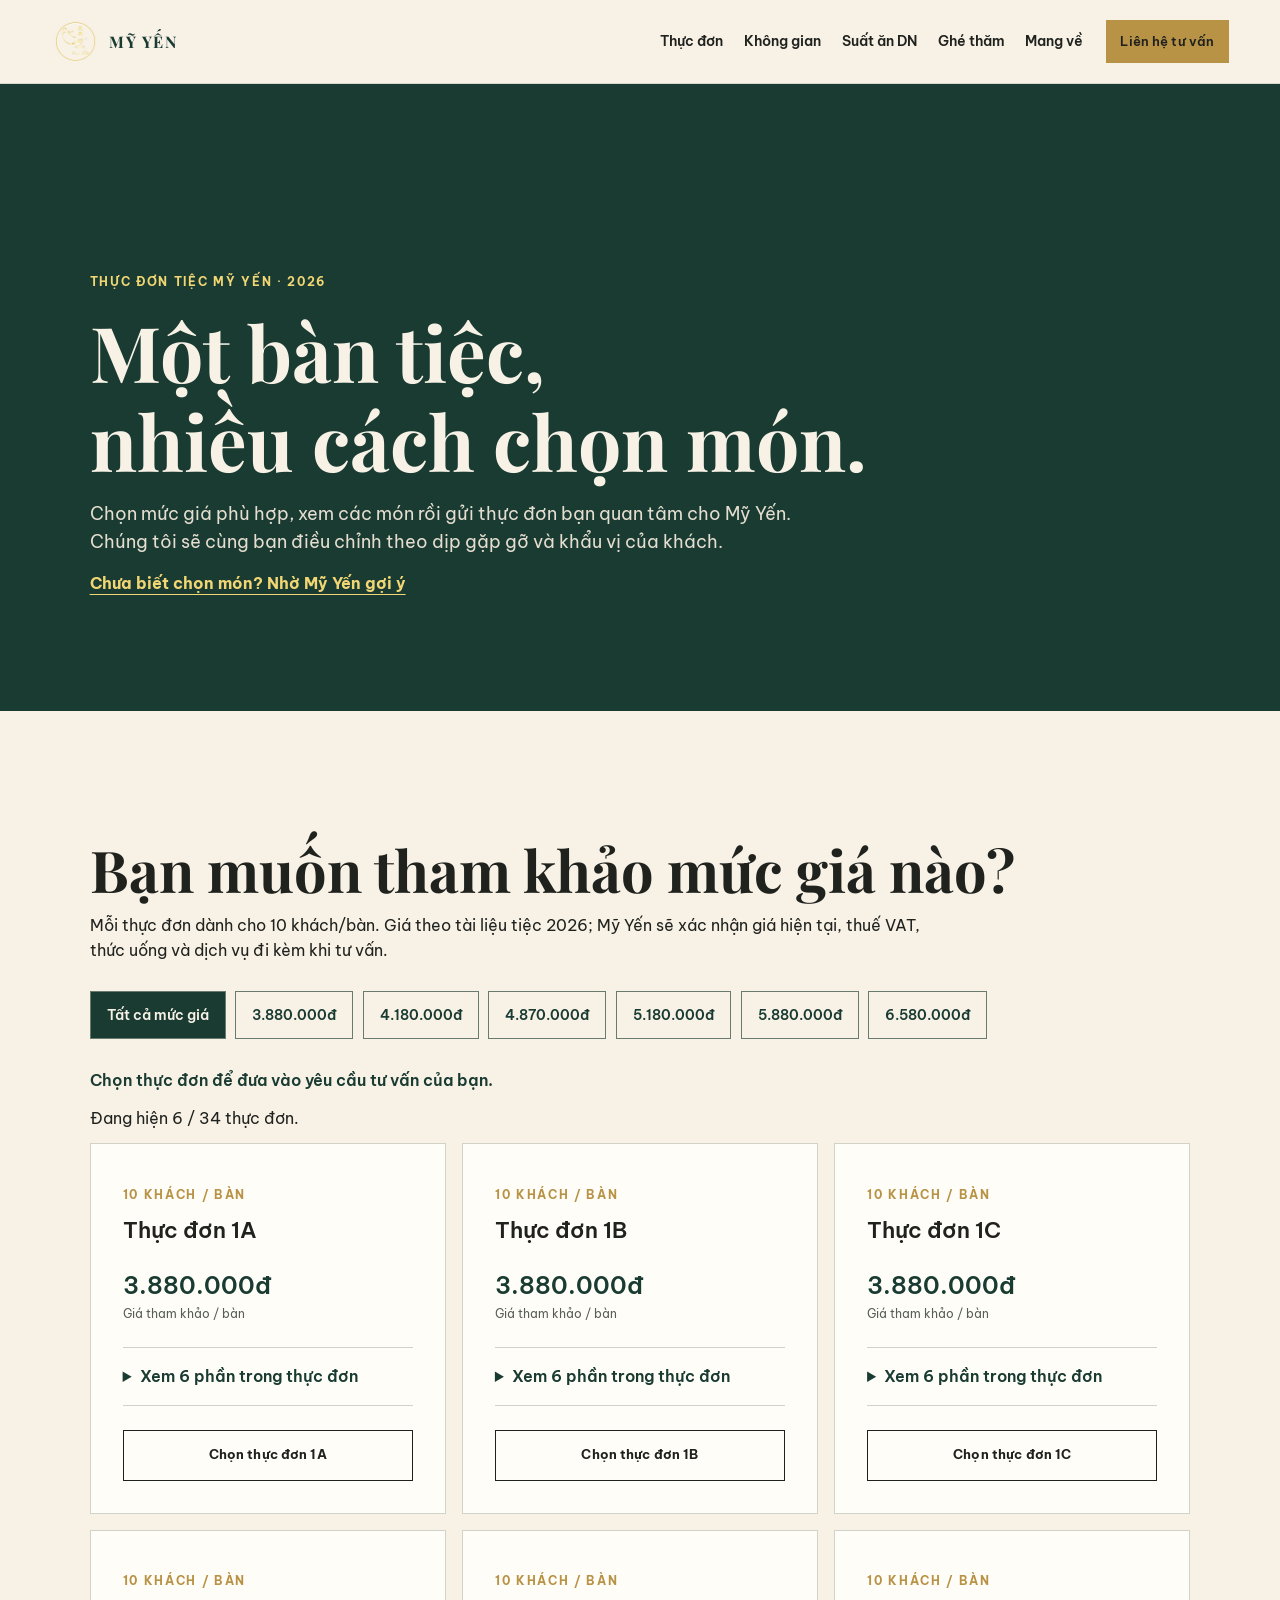
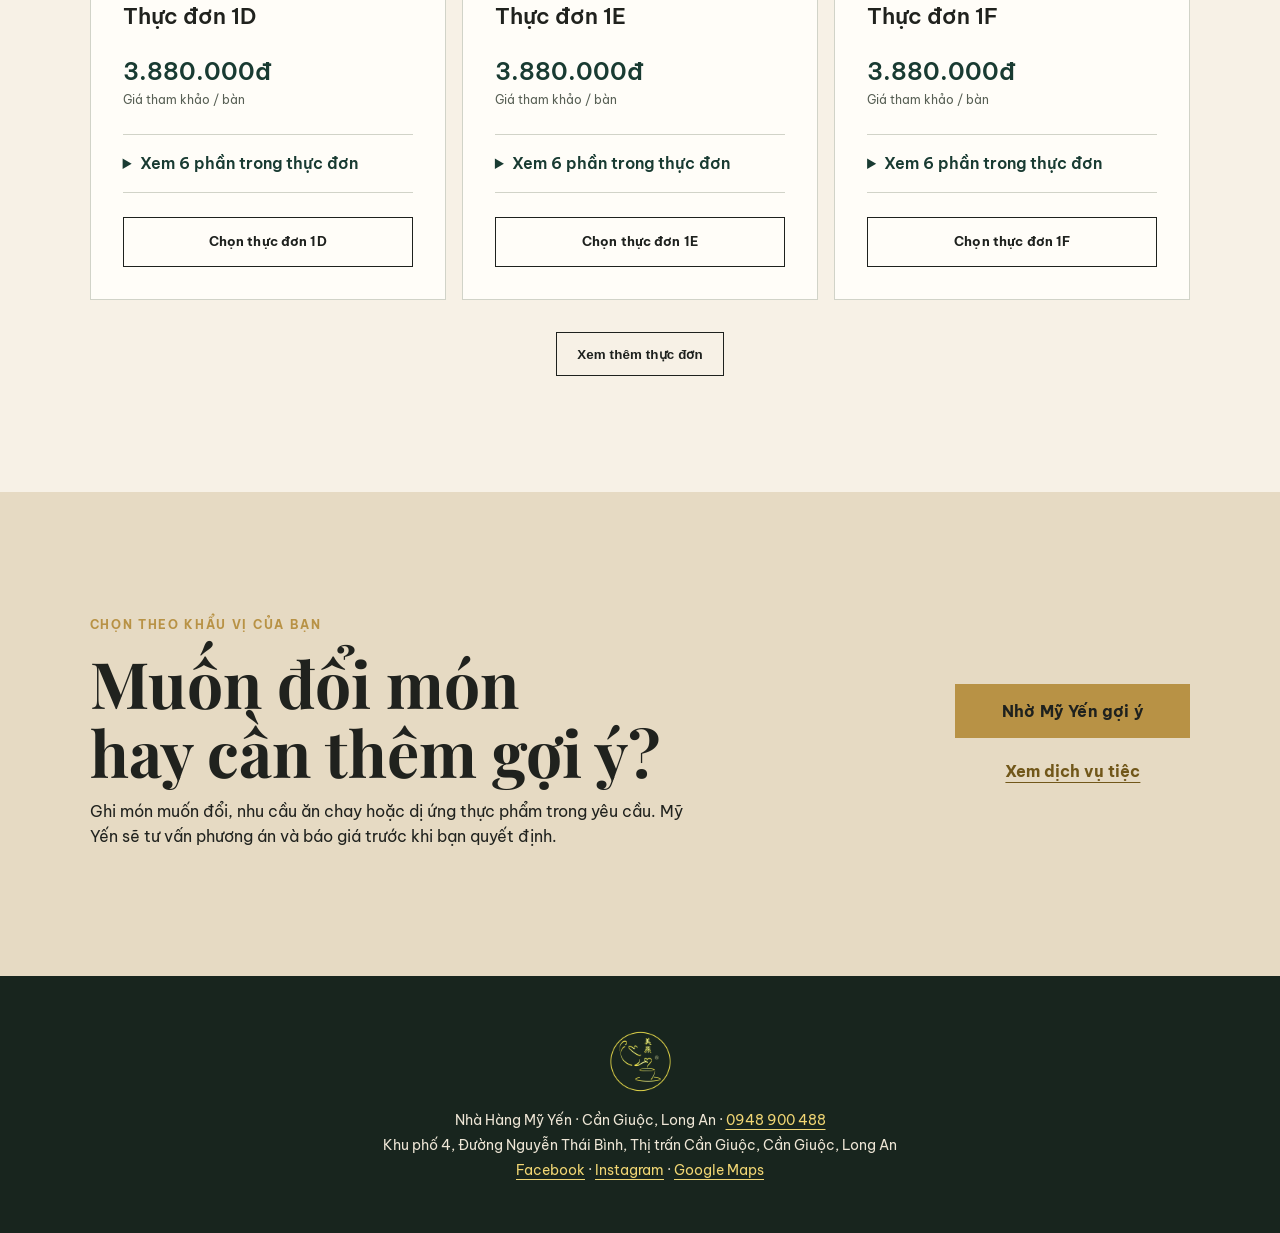
==== commit a3d3782b: "Clarify banquet menu selection actions" ====
--- a/banquet-menu.html
+++ b/banquet-menu.html
@@ -1,34 +1,34 @@
-<!doctype html><html lang="vi"><head><meta charset="utf-8"><meta name="viewport" content="width=device-width,initial-scale=1"><link rel="preconnect" href="https://fonts.googleapis.com"><link rel="preconnect" href="https://fonts.gstatic.com" crossorigin><link href="https://fonts.googleapis.com/css2?family=Be+Vietnam+Pro:wght@400;500;600;700&family=Playfair+Display:wght@500;600;700&display=swap" rel="stylesheet"><title>Thực đơn tiệc 10 khách/bàn | Nhà Hàng Mỹ Yến</title><meta name="description" content="Khám phá 34 thực đơn tiệc Mỹ Yến cho bàn 10 khách. Chọn thực đơn và chuẩn bị tin nhắn Zalo để được tư vấn theo nhu cầu."><meta name="robots" content="index,follow,max-image-preview:large"><link rel="canonical" href="https://nhahangmyyen.com/banquet-menu"><meta property="og:type" content="website"><meta property="og:locale" content="vi_VN"><meta property="og:site_name" content="Nhà Hàng Mỹ Yến"><meta property="og:title" content="Thực đơn tiệc | Nhà Hàng Mỹ Yến"><meta property="og:description" content="Khám phá 34 thực đơn tiệc Mỹ Yến cho bàn 10 khách. Chọn thực đơn và chuẩn bị tin nhắn Zalo để được tư vấn theo nhu cầu."><meta property="og:url" content="https://nhahangmyyen.com/banquet-menu"><meta property="og:image" content="https://nhahangmyyen.com/assets/ballroom-celebration.jpg"><meta name="twitter:card" content="summary_large_image"><link rel="stylesheet" href="styles.css"><link rel="stylesheet" href="enhancements.css"></head><body><header class="topbar"><a class="brand" href="index.html"><img src="assets/logo.png" alt="Nhà Hàng Mỹ Yến"></a><button class="menu-toggle" type="button" aria-expanded="false" aria-controls="nav">Danh mục</button><nav id="nav" aria-label="Điều hướng chính"><a href="menu.html">Thực đơn</a><a href="spaces.html">Không gian</a><a href="corporate-catering.html">Suất ăn DN</a><a href="visit.html">Ghé thăm</a><a href="takeaway.html">Mang về</a></nav><a class="button button-small" href="index.html#contact">Liên hệ tư vấn</a></header><main><section class="section banquet-intro"><p class="eyebrow">Thực đơn tiệc Mỹ Yến · 2026</p><h1>Một bàn tiệc,<br>nhiều cách chọn món.</h1><p class="lead">Chọn mức giá phù hợp, xem các món rồi gửi thực đơn bạn quan tâm cho Mỹ Yến. Chúng tôi sẽ cùng bạn điều chỉnh theo dịp gặp gỡ và khẩu vị của khách.</p><a class="text-link" href="events.html#group-helper">Chưa biết chọn món? Nhờ Mỹ Yến gợi ý</a></section><section class="section banquet-browser" aria-labelledby="banquet-heading"><h2 id="banquet-heading">Bạn muốn tham khảo mức giá nào?</h2><p>Mỗi thực đơn dành cho 10 khách/bàn. Giá theo tài liệu tiệc 2026; Mỹ Yến sẽ xác nhận giá hiện tại, thuế VAT, thức uống và dịch vụ đi kèm khi tư vấn.</p><div class="banquet-filters" role="group" aria-label="Lọc theo giá tham khảo" hidden><button type="button" data-tier-filter="all" aria-pressed="true">Tất cả mức giá</button><button type="button" data-tier-filter="1" aria-pressed="false">3.880.000đ</button><button type="button" data-tier-filter="2" aria-pressed="false">4.180.000đ</button><button type="button" data-tier-filter="3" aria-pressed="false">4.870.000đ</button><button type="button" data-tier-filter="4" aria-pressed="false">5.180.000đ</button><button type="button" data-tier-filter="5" aria-pressed="false">5.880.000đ</button><button type="button" data-tier-filter="6" aria-pressed="false">6.580.000đ</button></div><p id="banquet-results" role="status">34 thực đơn để bạn tham khảo.</p><div class="banquet-grid"><article class="banquet-card" data-tier="1"><p class="eyebrow">10 khách / bàn</p><h3>Thực đơn 1A</h3><p class="banquet-price">3.880.000đ<small>Giá tham khảo / bàn</small></p><details><summary>Xem 6 phần trong thực đơn</summary><ol><li>Tàu hủ ky tôm chiên</li><li>Súp sò điệp thịt cua Bích Ngọc</li><li>Mực xào XO</li><li>Vịt quay tiêu đen + bánh bao</li><li>Lẩu gà ớt hiểm + bún</li><li>Pudding xoài</li></ol></details><a class="button button-outline" href="events.html?menu=1A#group-helper">Quan tâm thực đơn 1A</a></article>
-<article class="banquet-card" data-tier="1"><p class="eyebrow">10 khách / bàn</p><h3>Thực đơn 1B</h3><p class="banquet-price">3.880.000đ<small>Giá tham khảo / bàn</small></p><details><summary>Xem 6 phần trong thực đơn</summary><ol><li>Chả giò hạnh nhân</li><li>Súp bóng cá tam tơ</li><li>Sò điệp xào XO</li><li>Gà quay + xôi gấc</li><li>Lẩu hải sản Thái + bún</li><li>Pudding xoài</li></ol></details><a class="button button-outline" href="events.html?menu=1B#group-helper">Quan tâm thực đơn 1B</a></article>
-<article class="banquet-card" data-tier="1"><p class="eyebrow">10 khách / bàn</p><h3>Thực đơn 1C</h3><p class="banquet-price">3.880.000đ<small>Giá tham khảo / bàn</small></p><details><summary>Xem 6 phần trong thực đơn</summary><ol><li>Chả giò tôm phô mai</li><li>Gà tiềm Trúc Xinh</li><li>Mực xào kiểu Hồng Kông</li><li>Bò nấu pa tê + bánh mì</li><li>Lẩu nấm hải sản + bún</li><li>Pudding dừa</li></ol></details><a class="button button-outline" href="events.html?menu=1C#group-helper">Quan tâm thực đơn 1C</a></article>
-<article class="banquet-card" data-tier="1"><p class="eyebrow">10 khách / bàn</p><h3>Thực đơn 1D</h3><p class="banquet-price">3.880.000đ<small>Giá tham khảo / bàn</small></p><details><summary>Xem 6 phần trong thực đơn</summary><ol><li>Chả giò Triều Châu</li><li>Gà tiềm ngũ quả</li><li>Tôm xào XO</li><li>Bò nấu tiêu xanh + bánh mì</li><li>Lẩu hải sản Quảng Đông + bún</li><li>Nho Mỹ</li></ol></details><a class="button button-outline" href="events.html?menu=1D#group-helper">Quan tâm thực đơn 1D</a></article>
-<article class="banquet-card" data-tier="1"><p class="eyebrow">10 khách / bàn</p><h3>Thực đơn 1E</h3><p class="banquet-price">3.880.000đ<small>Giá tham khảo / bàn</small></p><details><summary>Xem 6 phần trong thực đơn</summary><ol><li>Khai vị: Mực chiên bách hoa · Sò điệp XO</li><li>Súp bóng cá gà xé</li><li>Sườn rang muối</li><li>Tôm sốt mayonnaise</li><li>Lẩu cá lăng măng chua + bún</li><li>Sữa chua</li></ol></details><a class="button button-outline" href="events.html?menu=1E#group-helper">Quan tâm thực đơn 1E</a></article>
-<article class="banquet-card" data-tier="1"><p class="eyebrow">10 khách / bàn</p><h3>Thực đơn 1F</h3><p class="banquet-price">3.880.000đ<small>Giá tham khảo / bàn</small></p><details><summary>Xem 6 phần trong thực đơn</summary><ol><li>Khai vị: Bánh mì bách hoa · Mực xào XO</li><li>Gà tiềm đông trùng</li><li>Tôm rang muối Hồng Kông</li><li>Bò nấu đậu + bánh mì</li><li>Lẩu nấm hải sản + bún</li><li>Nho Mỹ</li></ol></details><a class="button button-outline" href="events.html?menu=1F#group-helper">Quan tâm thực đơn 1F</a></article>
-<article class="banquet-card" data-tier="1"><p class="eyebrow">10 khách / bàn</p><h3>Thực đơn 1G</h3><p class="banquet-price">3.880.000đ<small>Giá tham khảo / bàn</small></p><details><summary>Xem 6 phần trong thực đơn</summary><ol><li>Khai vị: Tàu hủ ky tôm chiên · Gỏi rong biển tôm thịt</li><li>Súp bắp thịt cua</li><li>Mực xào XO</li><li>Cá mú hấp Quảng Đông</li><li>Lẩu hải sản Thái + bún</li><li>Nho Mỹ</li></ol></details><a class="button button-outline" href="events.html?menu=1G#group-helper">Quan tâm thực đơn 1G</a></article>
-<article class="banquet-card" data-tier="1"><p class="eyebrow">10 khách / bàn</p><h3>Thực đơn 1H</h3><p class="banquet-price">3.880.000đ<small>Giá tham khảo / bàn</small></p><details><summary>Xem 6 phần trong thực đơn</summary><ol><li>Khai vị: Chả giò hạnh nhân · Dồi trường trộn hành gừng</li><li>Gà tiềm thuốc Bắc</li><li>Sò điệp xào kiểu Hồng Kông</li><li>Tôm sốt mayonnaise</li><li>Lẩu nấm hải sản + bún</li><li>Sữa chua</li></ol></details><a class="button button-outline" href="events.html?menu=1H#group-helper">Quan tâm thực đơn 1H</a></article>
-<article class="banquet-card" data-tier="2"><p class="eyebrow">10 khách / bàn</p><h3>Thực đơn 2A</h3><p class="banquet-price">4.180.000đ<small>Giá tham khảo / bàn</small></p><details><summary>Xem 6 phần trong thực đơn</summary><ol><li>Khai vị: Mực chiên bách hoa · Gỏi rong biển tôm thịt · Tàu hủ ky tôm</li><li>Gà tiềm Trúc Xinh</li><li>Sườn Kinh Đô</li><li>Bò nấu pa tê + bánh mì</li><li>Cơm chiên Dương Châu</li><li>Sữa chua</li></ol></details><a class="button button-outline" href="events.html?menu=2A#group-helper">Quan tâm thực đơn 2A</a></article>
-<article class="banquet-card" data-tier="2"><p class="eyebrow">10 khách / bàn</p><h3>Thực đơn 2B</h3><p class="banquet-price">4.180.000đ<small>Giá tham khảo / bàn</small></p><details><summary>Xem 6 phần trong thực đơn</summary><ol><li>Khai vị: Chả giò hạnh nhân · Mực xào XO · Gỏi sứa biển gà xé</li><li>Súp sò điệp thịt cua Bích Ngọc</li><li>Gà quay tỏi</li><li>Bò cocktail + bánh mì</li><li>Mì trộn xá xíu</li><li>Nho Mỹ</li></ol></details><a class="button button-outline" href="events.html?menu=2B#group-helper">Quan tâm thực đơn 2B</a></article>
-<article class="banquet-card" data-tier="2"><p class="eyebrow">10 khách / bàn</p><h3>Thực đơn 2C</h3><p class="banquet-price">4.180.000đ<small>Giá tham khảo / bàn</small></p><details><summary>Xem 6 phần trong thực đơn</summary><ol><li>Khai vị: Chả giò Phụng Nhãn · Dồi trường trộn hành gừng · Tôm xào XO</li><li>Súp bóng cá gà xé</li><li>Sườn Kinh Đô</li><li>Cá mú hấp Quảng Đông</li><li>Lẩu nấm hải sản + mì</li><li>Nho Mỹ</li></ol></details><a class="button button-outline" href="events.html?menu=2C#group-helper">Quan tâm thực đơn 2C</a></article>
-<article class="banquet-card" data-tier="2"><p class="eyebrow">10 khách / bàn</p><h3>Thực đơn 2D</h3><p class="banquet-price">4.180.000đ<small>Giá tham khảo / bàn</small></p><details><summary>Xem 6 phần trong thực đơn</summary><ol><li>Khai vị: Chả giò Triều Châu · Mực xào XO</li><li>Súp sò điệp thịt cua</li><li>Tôm mayonnaise trái thơm</li><li>Cá mú hấp Hồng Kông</li><li>Lẩu Thái hải sản + bún</li><li>Sữa chua</li></ol></details><a class="button button-outline" href="events.html?menu=2D#group-helper">Quan tâm thực đơn 2D</a></article>
-<article class="banquet-card" data-tier="2"><p class="eyebrow">10 khách / bàn</p><h3>Thực đơn 2E</h3><p class="banquet-price">4.180.000đ<small>Giá tham khảo / bàn</small></p><details><summary>Xem 6 phần trong thực đơn</summary><ol><li>Khai vị: Bánh mì bách hoa · Sò điệp XO</li><li>Súp bóng cá thịt cua</li><li>Vịt quay tiêu đen + bánh bao</li><li>Cá mú hấp Hồng Kông</li><li>Lẩu nấm hải sản</li><li>Pudding dừa</li></ol></details><a class="button button-outline" href="events.html?menu=2E#group-helper">Quan tâm thực đơn 2E</a></article>
-<article class="banquet-card" data-tier="2"><p class="eyebrow">10 khách / bàn</p><h3>Thực đơn 2F</h3><p class="banquet-price">4.180.000đ<small>Giá tham khảo / bàn</small></p><details><summary>Xem 6 phần trong thực đơn</summary><ol><li>Khai vị: Chả đùm bò · Cua viên tú cầu</li><li>Gà tiềm ngũ quả</li><li>Sò điệp xào XO</li><li>Bò nấu rượu vang + bánh mì</li><li>Lẩu cá lăng măng chua</li><li>Chè khúc bạch</li></ol></details><a class="button button-outline" href="events.html?menu=2F#group-helper">Quan tâm thực đơn 2F</a></article>
-<article class="banquet-card" data-tier="3"><p class="eyebrow">10 khách / bàn</p><h3>Thực đơn 3A</h3><p class="banquet-price">4.870.000đ<small>Giá tham khảo / bàn</small></p><details><summary>Xem 7 phần trong thực đơn</summary><ol><li>Khai vị: Gỏi củ hủ dừa · Chả giò hạnh nhân</li><li>Súp bóng cá cua</li><li>Mực xào XO</li><li>Vịt quay tiêu đen + bánh bao</li><li>Cá mú hấp Hồng Kông</li><li>Lẩu hải sản Quảng Đông</li><li>Pudding xoài</li></ol></details><a class="button button-outline" href="events.html?menu=3A#group-helper">Quan tâm thực đơn 3A</a></article>
-<article class="banquet-card" data-tier="3"><p class="eyebrow">10 khách / bàn</p><h3>Thực đơn 3B</h3><p class="banquet-price">4.870.000đ<small>Giá tham khảo / bàn</small></p><details><summary>Xem 7 phần trong thực đơn</summary><ol><li>Khai vị: Mực viên bách hoa · Dồi trường trộn hành gừng</li><li>Súp sò điệp thịt cua Bích Ngọc</li><li>Tàu hủ ky tôm chiên</li><li>Gà quay + xôi gấc</li><li>Cá mú hấp Quảng Đông</li><li>Lẩu Thái hải sản + bún</li><li>Pudding trà xanh</li></ol></details><a class="button button-outline" href="events.html?menu=3B#group-helper">Quan tâm thực đơn 3B</a></article>
-<article class="banquet-card" data-tier="3"><p class="eyebrow">10 khách / bàn</p><h3>Thực đơn 3C</h3><p class="banquet-price">4.870.000đ<small>Giá tham khảo / bàn</small></p><details><summary>Xem 7 phần trong thực đơn</summary><ol><li>Khai vị: Gỏi rong biển tôm thịt · Bánh mì bách hoa</li><li>Gà tiềm Trúc Xinh</li><li>Sườn Kinh Đô</li><li>Sò điệp xào XO</li><li>Cá mú xối mỡ</li><li>Lẩu nấm hải sản + mì</li><li>Pudding dừa</li></ol></details><a class="button button-outline" href="events.html?menu=3C#group-helper">Quan tâm thực đơn 3C</a></article>
-<article class="banquet-card" data-tier="3"><p class="eyebrow">10 khách / bàn</p><h3>Thực đơn 3D</h3><p class="banquet-price">4.870.000đ<small>Giá tham khảo / bàn</small></p><details><summary>Xem 7 phần trong thực đơn</summary><ol><li>Khai vị: Chả giò Phụng Nhãn · Tàu hủ ky tôm chiên · Gỏi ngó sen tôm thịt</li><li>Súp sò điệp thịt cua</li><li>Sườn rang muối</li><li>Mực xào XO</li><li>Gân nai đông cô</li><li>Lẩu gà ớt hiểm + mì</li><li>Pudding trà xanh</li></ol></details><a class="button button-outline" href="events.html?menu=3D#group-helper">Quan tâm thực đơn 3D</a></article>
-<article class="banquet-card" data-tier="3"><p class="eyebrow">10 khách / bàn</p><h3>Thực đơn 3E</h3><p class="banquet-price">4.870.000đ<small>Giá tham khảo / bàn</small></p><details><summary>Xem 7 phần trong thực đơn</summary><ol><li>Khai vị: Cua viên tú cầu · Gỏi Thái tôm mực · Sò điệp xào XO</li><li>Súp bóng cá gà xé</li><li>Tôm mayonnaise trái thơm</li><li>Vịt quay tiêu đen + bánh bao</li><li>Bạch linh đông cô</li><li>Lẩu Thái hải sản + bún</li><li>Pudding dừa</li></ol></details><a class="button button-outline" href="events.html?menu=3E#group-helper">Quan tâm thực đơn 3E</a></article>
-<article class="banquet-card" data-tier="3"><p class="eyebrow">10 khách / bàn</p><h3>Thực đơn 3F</h3><p class="banquet-price">4.870.000đ<small>Giá tham khảo / bàn</small></p><details><summary>Xem 7 phần trong thực đơn</summary><ol><li>Khai vị: Gỏi sứa biển gà xé · Sò điệp xào XO · Chả giò hạnh nhân</li><li>Súp rong biển hải sản</li><li>Mực bách hoa rang muối</li><li>Gà hấp muối</li><li>Gân nai đông cô</li><li>Lẩu cá lăng măng chua + bún</li><li>Pudding mè đen</li></ol></details><a class="button button-outline" href="events.html?menu=3F#group-helper">Quan tâm thực đơn 3F</a></article>
-<article class="banquet-card" data-tier="4"><p class="eyebrow">10 khách / bàn</p><h3>Thực đơn 4A</h3><p class="banquet-price">5.180.000đ<small>Giá tham khảo / bàn</small></p><details><summary>Xem 7 phần trong thực đơn</summary><ol><li>Khai vị: Chả giò Phụng Nhãn · Mực xào XO</li><li>Sườn Kinh Đô</li><li>Tôm sú hấp bia</li><li>Bò nấu pa tê + bánh mì</li><li>Cá mú sốt chua ngọt</li><li>Lẩu Thái hải sản + bún</li><li>Pudding dừa</li></ol></details><a class="button button-outline" href="events.html?menu=4A#group-helper">Quan tâm thực đơn 4A</a></article>
-<article class="banquet-card" data-tier="4"><p class="eyebrow">10 khách / bàn</p><h3>Thực đơn 4B</h3><p class="banquet-price">5.180.000đ<small>Giá tham khảo / bàn</small></p><details><summary>Xem 8 phần trong thực đơn</summary><ol><li>Khai vị: Sò điệp xào Hồng Kông · Tàu hủ ky tôm chiên</li><li>Gỏi sứa gà xé</li><li>Gà tiềm Trúc Xinh</li><li>Tôm trái thơm sốt mayonnaise</li><li>Heo sữa quay 1/2 con</li><li>Đông cô bạch linh</li><li>Lẩu Quảng Đông + mì</li><li>Pudding trà xanh</li></ol></details><a class="button button-outline" href="events.html?menu=4B#group-helper">Quan tâm thực đơn 4B</a></article>
-<article class="banquet-card" data-tier="4"><p class="eyebrow">10 khách / bàn</p><h3>Thực đơn 4C</h3><p class="banquet-price">5.180.000đ<small>Giá tham khảo / bàn</small></p><details><summary>Xem 7 phần trong thực đơn</summary><ol><li>Khai vị: Bánh mì bách hoa · Gỏi Thái tôm mực · Sườn Kinh Đô</li><li>Súp sò điệp thịt cua</li><li>Tôm trái thơm sốt mayonnaise</li><li>Gà bó xôi</li><li>Gân nai đông cô</li><li>Lẩu cá lăng măng chua + bún</li><li>Pudding dừa</li></ol></details><a class="button button-outline" href="events.html?menu=4C#group-helper">Quan tâm thực đơn 4C</a></article>
-<article class="banquet-card" data-tier="4"><p class="eyebrow">10 khách / bàn</p><h3>Thực đơn 4D</h3><p class="banquet-price">5.180.000đ<small>Giá tham khảo / bàn</small></p><details><summary>Xem 7 phần trong thực đơn</summary><ol><li>Khai vị: Sườn Kinh Đô · Sò điệp xào XO · Gỏi ngó sen tôm thịt</li><li>Súp hải sản rong biển</li><li>Chả giò hạnh nhân</li><li>Vịt quay + bánh bao</li><li>Tôm sú hấp bia</li><li>Lẩu gà ớt hiểm + mì</li><li>Pudding trà xanh</li></ol></details><a class="button button-outline" href="events.html?menu=4D#group-helper">Quan tâm thực đơn 4D</a></article>
-<article class="banquet-card" data-tier="4"><p class="eyebrow">10 khách / bàn</p><h3>Thực đơn 4E</h3><p class="banquet-price">5.180.000đ<small>Giá tham khảo / bàn</small></p><details><summary>Xem 7 phần trong thực đơn</summary><ol><li>Khai vị: Chả giò Long Phụng · Gỏi rong biển tôm thịt · Sò mực xào XO</li><li>Súp bắp cua</li><li>Tôm sú rang muối</li><li>Gà hấp sốt đông cô</li><li>Cá mú xối mỡ</li><li>Lẩu Thái hải sản + bún</li><li>Pudding dừa</li></ol></details><a class="button button-outline" href="events.html?menu=4E#group-helper">Quan tâm thực đơn 4E</a></article>
-<article class="banquet-card" data-tier="4"><p class="eyebrow">10 khách / bàn</p><h3>Thực đơn 4F</h3><p class="banquet-price">5.180.000đ<small>Giá tham khảo / bàn</small></p><details><summary>Xem 7 phần trong thực đơn</summary><ol><li>Khai vị: Mực bách hoa · Dồi trường trộn hành gừng · Gà xào hạt điều</li><li>Súp bóng cá thịt cua</li><li>Bông cải xanh xào sò điệp</li><li>Heo sữa quay 1/2 con</li><li>Bò nấu rượu vang + bánh mì</li><li>Lẩu nấm hải sản + mì</li><li>Pudding mè đen</li></ol></details><a class="button button-outline" href="events.html?menu=4F#group-helper">Quan tâm thực đơn 4F</a></article>
-<article class="banquet-card" data-tier="5"><p class="eyebrow">10 khách / bàn</p><h3>Thực đơn 5A</h3><p class="banquet-price">5.880.000đ<small>Giá tham khảo / bàn</small></p><details><summary>Xem 7 phần trong thực đơn</summary><ol><li>Khai vị: Chả giò Triều Châu · Gỏi ngó sen tôm thịt · Bánh mì bách hoa · Sò điệp xào XO</li><li>Gà tiềm bông đông trùng thảo</li><li>Mực rang muối</li><li>Heo sữa quay 1/2 con + bánh bao</li><li>Cá mú hấp Hồng Kông</li><li>Lẩu nấm hải sản + mì</li><li>Chè khúc bạch</li></ol></details><a class="button button-outline" href="events.html?menu=5A#group-helper">Quan tâm thực đơn 5A</a></article>
-<article class="banquet-card" data-tier="5"><p class="eyebrow">10 khách / bàn</p><h3>Thực đơn 5B</h3><p class="banquet-price">5.880.000đ<small>Giá tham khảo / bàn</small></p><details><summary>Xem 7 phần trong thực đơn</summary><ol><li>Khai vị: Tôm cuộn phô mai · Gỏi củ hủ dừa tôm thịt · Sườn Kinh Đô · Chả giò hải sản</li><li>Gà tiềm Trúc Xinh</li><li>Tôm càng cháy tỏi</li><li>Vịt quay tiêu + bánh bao</li><li>Cá mú hấp Hồng Kông</li><li>Lẩu Thái hải sản + bún</li><li>Pudding mè đen</li></ol></details><a class="button button-outline" href="events.html?menu=5B#group-helper">Quan tâm thực đơn 5B</a></article>
-<article class="banquet-card" data-tier="5"><p class="eyebrow">10 khách / bàn</p><h3>Thực đơn 5C</h3><p class="banquet-price">5.880.000đ<small>Giá tham khảo / bàn</small></p><details><summary>Xem 7 phần trong thực đơn</summary><ol><li>Khai vị: Chả giò Long Nhãn · Gỏi rong biển tôm thịt · Cua viên tú cầu · Mực xào XO</li><li>Súp sò điệp thịt cua Bích Ngọc</li><li>Cua lột chiên giòn</li><li>Gà quay + xôi gấc</li><li>Cá mú hấp Hồng Kông</li><li>Lẩu Quảng Đông + mì</li><li>Nho Mỹ</li></ol></details><a class="button button-outline" href="events.html?menu=5C#group-helper">Quan tâm thực đơn 5C</a></article>
-<article class="banquet-card" data-tier="5"><p class="eyebrow">10 khách / bàn</p><h3>Thực đơn 5D</h3><p class="banquet-price">5.880.000đ<small>Giá tham khảo / bàn</small></p><details><summary>Xem 7 phần trong thực đơn</summary><ol><li>Khai vị: Mực chiên bách hoa · Gỏi sứa biển gà xé · Tàu hủ ky tôm chiên · Sò điệp xào XO</li><li>Súp bóng cá tam tơ</li><li>Tôm sốt mayonnaise trái thơm</li><li>Heo sữa quay 1/2 con + bánh bao</li><li>Bò nấu pa tê + bánh mì</li><li>Lẩu gà ớt hiểm + mì</li><li>Pudding mè đen</li></ol></details><a class="button button-outline" href="events.html?menu=5D#group-helper">Quan tâm thực đơn 5D</a></article>
-<article class="banquet-card" data-tier="6"><p class="eyebrow">10 khách / bàn</p><h3>Thực đơn 6A</h3><p class="banquet-price">6.580.000đ<small>Giá tham khảo / bàn</small></p><details><summary>Xem 8 phần trong thực đơn</summary><ol><li>Khai vị: Mực chiên bách hoa · Chả giò Long Phụng · Gỏi rong biển tôm thịt · Gà xào hạt điều</li><li>Gà tiềm Trúc Xinh</li><li>Tôm mayonnaise trái thơm</li><li>Hải sâm đông cô gân nai</li><li>Heo sữa quay 1/2 con + bánh bao</li><li>Cá mú hấp Hồng Kông</li><li>Lẩu Quảng Đông + mì</li><li>Pudding dừa</li></ol></details><a class="button button-outline" href="events.html?menu=6A#group-helper">Quan tâm thực đơn 6A</a></article>
-<article class="banquet-card" data-tier="6"><p class="eyebrow">10 khách / bàn</p><h3>Thực đơn 6B</h3><p class="banquet-price">6.580.000đ<small>Giá tham khảo / bàn</small></p><details><summary>Xem 8 phần trong thực đơn</summary><ol><li>Khai vị: Chả giò Triều Châu · Gỏi ngó sen tôm thịt · Tàu hủ ky tôm chiên · Mực xào XO</li><li>Súp cua sò điệp</li><li>Cua lột chiên giòn</li><li>Gân nai sốt đông cô</li><li>Heo sữa quay 1/2 con + bánh bao</li><li>Cá mú hấp Quảng Đông</li><li>Lẩu Thái hải sản + bún</li><li>Pudding mè đen</li></ol></details><a class="button button-outline" href="events.html?menu=6B#group-helper">Quan tâm thực đơn 6B</a></article>
-<article class="banquet-card" data-tier="6"><p class="eyebrow">10 khách / bàn</p><h3>Thực đơn 6C</h3><p class="banquet-price">6.580.000đ<small>Giá tham khảo / bàn</small></p><details><summary>Xem 8 phần trong thực đơn</summary><ol><li>Khai vị: Chả giò Phụng Nhãn · Gỏi củ hủ dừa · Sò điệp xào XO · Bánh mì bách hoa</li><li>Gà tiềm bông đông trùng thảo</li><li>Sườn Kinh Đô</li><li>Vịt quay tiêu đen + bánh bao</li><li>Hải sâm đông cô gân nai</li><li>Cá mú hấp Hồng Kông</li><li>Lẩu nấm hải sản + mì</li><li>Chè khúc bạch</li></ol></details><a class="button button-outline" href="events.html?menu=6C#group-helper">Quan tâm thực đơn 6C</a></article>
-<article class="banquet-card" data-tier="6"><p class="eyebrow">10 khách / bàn</p><h3>Thực đơn 6D</h3><p class="banquet-price">6.580.000đ<small>Giá tham khảo / bàn</small></p><details><summary>Xem 8 phần trong thực đơn</summary><ol><li>Khai vị: Chả giò hạnh nhân · Dồi trường hấp hành gừng · Mực xào XO · Cua viên tú cầu</li><li>Sườn Kinh Đô</li><li>Sò điệp xào kiểu Hồng Kông</li><li>Tôm càng rang muối</li><li>Bò nấu tiêu xanh + bánh mì</li><li>Cá mú hấp Hồng Kông</li><li>Lẩu gà ớt hiểm + mì</li><li>Pudding mè đen</li></ol></details><a class="button button-outline" href="events.html?menu=6D#group-helper">Quan tâm thực đơn 6D</a></article></div><button class="button button-outline banquet-more" id="banquet-more" type="button" hidden>Xem thêm thực đơn</button></section><section class="section contact-landing"><div><p class="eyebrow">Chọn theo khẩu vị của bạn</p><h2>Muốn đổi món<br>hay cần thêm gợi ý?</h2><p>Ghi món muốn đổi, nhu cầu ăn chay hoặc dị ứng thực phẩm trong yêu cầu. Mỹ Yến sẽ tư vấn phương án và báo giá trước khi bạn quyết định.</p></div><div class="contact-actions"><a class="button" href="events.html#group-helper">Nhờ Mỹ Yến gợi ý</a><a class="text-link" href="events.html">Xem dịch vụ tiệc</a></div></section></main><footer><a href="index.html" aria-label="Về trang chủ Nhà Hàng Mỹ Yến"><img src="assets/logo.png" alt="Nhà Hàng Mỹ Yến"></a><p>Nhà Hàng Mỹ Yến · Cần Giuộc, Long An · <a href="tel:+84948900488">0948 900 488</a></p><p>Khu phố 4, Đường Nguyễn Thái Bình, Thị trấn Cần Giuộc, Cần Giuộc, Long An</p><p><a href="https://www.facebook.com/nhahangmyyen88/" target="_blank" rel="noopener">Facebook</a> · <a href="https://www.instagram.com/nhahangmyyen/" target="_blank" rel="noopener">Instagram</a> · <a href="https://maps.app.goo.gl/wLhEkWt8MZcC4Axw8" target="_blank" rel="noopener">Google Maps</a></p></footer><nav class="mobile-actions" aria-label="Liên hệ nhanh"><a href="tel:+84948900488">Gọi ngay</a><a href="https://zalo.me/0948900488" target="_blank" rel="noopener">Zalo</a><a href="events.html#group-helper">Liên hệ</a></nav><script src="app.js"></script><script src="banquet.js"></script></body></html>
+<!doctype html><html lang="vi"><head><meta charset="utf-8"><meta name="viewport" content="width=device-width,initial-scale=1"><link rel="preconnect" href="https://fonts.googleapis.com"><link rel="preconnect" href="https://fonts.gstatic.com" crossorigin><link href="https://fonts.googleapis.com/css2?family=Be+Vietnam+Pro:wght@400;500;600;700&family=Playfair+Display:wght@500;600;700&display=swap" rel="stylesheet"><title>Thực đơn tiệc 10 khách/bàn | Nhà Hàng Mỹ Yến</title><meta name="description" content="Khám phá 34 thực đơn tiệc Mỹ Yến cho bàn 10 khách. Chọn thực đơn và chuẩn bị tin nhắn Zalo để được tư vấn theo nhu cầu."><meta name="robots" content="index,follow,max-image-preview:large"><link rel="canonical" href="https://nhahangmyyen.com/banquet-menu"><meta property="og:type" content="website"><meta property="og:locale" content="vi_VN"><meta property="og:site_name" content="Nhà Hàng Mỹ Yến"><meta property="og:title" content="Thực đơn tiệc | Nhà Hàng Mỹ Yến"><meta property="og:description" content="Khám phá 34 thực đơn tiệc Mỹ Yến cho bàn 10 khách. Chọn thực đơn và chuẩn bị tin nhắn Zalo để được tư vấn theo nhu cầu."><meta property="og:url" content="https://nhahangmyyen.com/banquet-menu"><meta property="og:image" content="https://nhahangmyyen.com/assets/ballroom-celebration.jpg"><meta name="twitter:card" content="summary_large_image"><link rel="stylesheet" href="styles.css"><link rel="stylesheet" href="enhancements.css"></head><body><header class="topbar"><a class="brand" href="index.html"><img src="assets/logo.png" alt="Nhà Hàng Mỹ Yến"></a><button class="menu-toggle" type="button" aria-expanded="false" aria-controls="nav">Danh mục</button><nav id="nav" aria-label="Điều hướng chính"><a href="menu.html">Thực đơn</a><a href="spaces.html">Không gian</a><a href="corporate-catering.html">Suất ăn DN</a><a href="visit.html">Ghé thăm</a><a href="takeaway.html">Mang về</a></nav><a class="button button-small" href="index.html#contact">Liên hệ tư vấn</a></header><main><section class="section banquet-intro"><p class="eyebrow">Thực đơn tiệc Mỹ Yến · 2026</p><h1>Một bàn tiệc,<br>nhiều cách chọn món.</h1><p class="lead">Chọn mức giá phù hợp, xem các món rồi gửi thực đơn bạn quan tâm cho Mỹ Yến. Chúng tôi sẽ cùng bạn điều chỉnh theo dịp gặp gỡ và khẩu vị của khách.</p><a class="text-link" href="events.html#group-helper">Chưa biết chọn món? Nhờ Mỹ Yến gợi ý</a></section><section class="section banquet-browser" aria-labelledby="banquet-heading"><h2 id="banquet-heading">Bạn muốn tham khảo mức giá nào?</h2><p>Mỗi thực đơn dành cho 10 khách/bàn. Giá theo tài liệu tiệc 2026; Mỹ Yến sẽ xác nhận giá hiện tại, thuế VAT, thức uống và dịch vụ đi kèm khi tư vấn.</p><div class="banquet-filters" role="group" aria-label="Lọc theo giá tham khảo" hidden><button type="button" data-tier-filter="all" aria-pressed="true">Tất cả mức giá</button><button type="button" data-tier-filter="1" aria-pressed="false">3.880.000đ</button><button type="button" data-tier-filter="2" aria-pressed="false">4.180.000đ</button><button type="button" data-tier-filter="3" aria-pressed="false">4.870.000đ</button><button type="button" data-tier-filter="4" aria-pressed="false">5.180.000đ</button><button type="button" data-tier-filter="5" aria-pressed="false">5.880.000đ</button><button type="button" data-tier-filter="6" aria-pressed="false">6.580.000đ</button></div><p class="banquet-selection-note">Chọn thực đơn để đưa vào yêu cầu tư vấn của bạn.</p><p id="banquet-results" role="status">34 thực đơn để bạn tham khảo.</p><div class="banquet-grid"><article class="banquet-card" data-tier="1"><p class="eyebrow">10 khách / bàn</p><h3>Thực đơn 1A</h3><p class="banquet-price">3.880.000đ<small>Giá tham khảo / bàn</small></p><details><summary>Xem 6 phần trong thực đơn</summary><ol><li>Tàu hủ ky tôm chiên</li><li>Súp sò điệp thịt cua Bích Ngọc</li><li>Mực xào XO</li><li>Vịt quay tiêu đen + bánh bao</li><li>Lẩu gà ớt hiểm + bún</li><li>Pudding xoài</li></ol></details><a class="button button-outline" href="events.html?menu=1A#group-helper">Chọn thực đơn 1A</a></article>
+<article class="banquet-card" data-tier="1"><p class="eyebrow">10 khách / bàn</p><h3>Thực đơn 1B</h3><p class="banquet-price">3.880.000đ<small>Giá tham khảo / bàn</small></p><details><summary>Xem 6 phần trong thực đơn</summary><ol><li>Chả giò hạnh nhân</li><li>Súp bóng cá tam tơ</li><li>Sò điệp xào XO</li><li>Gà quay + xôi gấc</li><li>Lẩu hải sản Thái + bún</li><li>Pudding xoài</li></ol></details><a class="button button-outline" href="events.html?menu=1B#group-helper">Chọn thực đơn 1B</a></article>
+<article class="banquet-card" data-tier="1"><p class="eyebrow">10 khách / bàn</p><h3>Thực đơn 1C</h3><p class="banquet-price">3.880.000đ<small>Giá tham khảo / bàn</small></p><details><summary>Xem 6 phần trong thực đơn</summary><ol><li>Chả giò tôm phô mai</li><li>Gà tiềm Trúc Xinh</li><li>Mực xào kiểu Hồng Kông</li><li>Bò nấu pa tê + bánh mì</li><li>Lẩu nấm hải sản + bún</li><li>Pudding dừa</li></ol></details><a class="button button-outline" href="events.html?menu=1C#group-helper">Chọn thực đơn 1C</a></article>
+<article class="banquet-card" data-tier="1"><p class="eyebrow">10 khách / bàn</p><h3>Thực đơn 1D</h3><p class="banquet-price">3.880.000đ<small>Giá tham khảo / bàn</small></p><details><summary>Xem 6 phần trong thực đơn</summary><ol><li>Chả giò Triều Châu</li><li>Gà tiềm ngũ quả</li><li>Tôm xào XO</li><li>Bò nấu tiêu xanh + bánh mì</li><li>Lẩu hải sản Quảng Đông + bún</li><li>Nho Mỹ</li></ol></details><a class="button button-outline" href="events.html?menu=1D#group-helper">Chọn thực đơn 1D</a></article>
+<article class="banquet-card" data-tier="1"><p class="eyebrow">10 khách / bàn</p><h3>Thực đơn 1E</h3><p class="banquet-price">3.880.000đ<small>Giá tham khảo / bàn</small></p><details><summary>Xem 6 phần trong thực đơn</summary><ol><li>Khai vị: Mực chiên bách hoa · Sò điệp XO</li><li>Súp bóng cá gà xé</li><li>Sườn rang muối</li><li>Tôm sốt mayonnaise</li><li>Lẩu cá lăng măng chua + bún</li><li>Sữa chua</li></ol></details><a class="button button-outline" href="events.html?menu=1E#group-helper">Chọn thực đơn 1E</a></article>
+<article class="banquet-card" data-tier="1"><p class="eyebrow">10 khách / bàn</p><h3>Thực đơn 1F</h3><p class="banquet-price">3.880.000đ<small>Giá tham khảo / bàn</small></p><details><summary>Xem 6 phần trong thực đơn</summary><ol><li>Khai vị: Bánh mì bách hoa · Mực xào XO</li><li>Gà tiềm đông trùng</li><li>Tôm rang muối Hồng Kông</li><li>Bò nấu đậu + bánh mì</li><li>Lẩu nấm hải sản + bún</li><li>Nho Mỹ</li></ol></details><a class="button button-outline" href="events.html?menu=1F#group-helper">Chọn thực đơn 1F</a></article>
+<article class="banquet-card" data-tier="1"><p class="eyebrow">10 khách / bàn</p><h3>Thực đơn 1G</h3><p class="banquet-price">3.880.000đ<small>Giá tham khảo / bàn</small></p><details><summary>Xem 6 phần trong thực đơn</summary><ol><li>Khai vị: Tàu hủ ky tôm chiên · Gỏi rong biển tôm thịt</li><li>Súp bắp thịt cua</li><li>Mực xào XO</li><li>Cá mú hấp Quảng Đông</li><li>Lẩu hải sản Thái + bún</li><li>Nho Mỹ</li></ol></details><a class="button button-outline" href="events.html?menu=1G#group-helper">Chọn thực đơn 1G</a></article>
+<article class="banquet-card" data-tier="1"><p class="eyebrow">10 khách / bàn</p><h3>Thực đơn 1H</h3><p class="banquet-price">3.880.000đ<small>Giá tham khảo / bàn</small></p><details><summary>Xem 6 phần trong thực đơn</summary><ol><li>Khai vị: Chả giò hạnh nhân · Dồi trường trộn hành gừng</li><li>Gà tiềm thuốc Bắc</li><li>Sò điệp xào kiểu Hồng Kông</li><li>Tôm sốt mayonnaise</li><li>Lẩu nấm hải sản + bún</li><li>Sữa chua</li></ol></details><a class="button button-outline" href="events.html?menu=1H#group-helper">Chọn thực đơn 1H</a></article>
+<article class="banquet-card" data-tier="2"><p class="eyebrow">10 khách / bàn</p><h3>Thực đơn 2A</h3><p class="banquet-price">4.180.000đ<small>Giá tham khảo / bàn</small></p><details><summary>Xem 6 phần trong thực đơn</summary><ol><li>Khai vị: Mực chiên bách hoa · Gỏi rong biển tôm thịt · Tàu hủ ky tôm</li><li>Gà tiềm Trúc Xinh</li><li>Sườn Kinh Đô</li><li>Bò nấu pa tê + bánh mì</li><li>Cơm chiên Dương Châu</li><li>Sữa chua</li></ol></details><a class="button button-outline" href="events.html?menu=2A#group-helper">Chọn thực đơn 2A</a></article>
+<article class="banquet-card" data-tier="2"><p class="eyebrow">10 khách / bàn</p><h3>Thực đơn 2B</h3><p class="banquet-price">4.180.000đ<small>Giá tham khảo / bàn</small></p><details><summary>Xem 6 phần trong thực đơn</summary><ol><li>Khai vị: Chả giò hạnh nhân · Mực xào XO · Gỏi sứa biển gà xé</li><li>Súp sò điệp thịt cua Bích Ngọc</li><li>Gà quay tỏi</li><li>Bò cocktail + bánh mì</li><li>Mì trộn xá xíu</li><li>Nho Mỹ</li></ol></details><a class="button button-outline" href="events.html?menu=2B#group-helper">Chọn thực đơn 2B</a></article>
+<article class="banquet-card" data-tier="2"><p class="eyebrow">10 khách / bàn</p><h3>Thực đơn 2C</h3><p class="banquet-price">4.180.000đ<small>Giá tham khảo / bàn</small></p><details><summary>Xem 6 phần trong thực đơn</summary><ol><li>Khai vị: Chả giò Phụng Nhãn · Dồi trường trộn hành gừng · Tôm xào XO</li><li>Súp bóng cá gà xé</li><li>Sườn Kinh Đô</li><li>Cá mú hấp Quảng Đông</li><li>Lẩu nấm hải sản + mì</li><li>Nho Mỹ</li></ol></details><a class="button button-outline" href="events.html?menu=2C#group-helper">Chọn thực đơn 2C</a></article>
+<article class="banquet-card" data-tier="2"><p class="eyebrow">10 khách / bàn</p><h3>Thực đơn 2D</h3><p class="banquet-price">4.180.000đ<small>Giá tham khảo / bàn</small></p><details><summary>Xem 6 phần trong thực đơn</summary><ol><li>Khai vị: Chả giò Triều Châu · Mực xào XO</li><li>Súp sò điệp thịt cua</li><li>Tôm mayonnaise trái thơm</li><li>Cá mú hấp Hồng Kông</li><li>Lẩu Thái hải sản + bún</li><li>Sữa chua</li></ol></details><a class="button button-outline" href="events.html?menu=2D#group-helper">Chọn thực đơn 2D</a></article>
+<article class="banquet-card" data-tier="2"><p class="eyebrow">10 khách / bàn</p><h3>Thực đơn 2E</h3><p class="banquet-price">4.180.000đ<small>Giá tham khảo / bàn</small></p><details><summary>Xem 6 phần trong thực đơn</summary><ol><li>Khai vị: Bánh mì bách hoa · Sò điệp XO</li><li>Súp bóng cá thịt cua</li><li>Vịt quay tiêu đen + bánh bao</li><li>Cá mú hấp Hồng Kông</li><li>Lẩu nấm hải sản</li><li>Pudding dừa</li></ol></details><a class="button button-outline" href="events.html?menu=2E#group-helper">Chọn thực đơn 2E</a></article>
+<article class="banquet-card" data-tier="2"><p class="eyebrow">10 khách / bàn</p><h3>Thực đơn 2F</h3><p class="banquet-price">4.180.000đ<small>Giá tham khảo / bàn</small></p><details><summary>Xem 6 phần trong thực đơn</summary><ol><li>Khai vị: Chả đùm bò · Cua viên tú cầu</li><li>Gà tiềm ngũ quả</li><li>Sò điệp xào XO</li><li>Bò nấu rượu vang + bánh mì</li><li>Lẩu cá lăng măng chua</li><li>Chè khúc bạch</li></ol></details><a class="button button-outline" href="events.html?menu=2F#group-helper">Chọn thực đơn 2F</a></article>
+<article class="banquet-card" data-tier="3"><p class="eyebrow">10 khách / bàn</p><h3>Thực đơn 3A</h3><p class="banquet-price">4.870.000đ<small>Giá tham khảo / bàn</small></p><details><summary>Xem 7 phần trong thực đơn</summary><ol><li>Khai vị: Gỏi củ hủ dừa · Chả giò hạnh nhân</li><li>Súp bóng cá cua</li><li>Mực xào XO</li><li>Vịt quay tiêu đen + bánh bao</li><li>Cá mú hấp Hồng Kông</li><li>Lẩu hải sản Quảng Đông</li><li>Pudding xoài</li></ol></details><a class="button button-outline" href="events.html?menu=3A#group-helper">Chọn thực đơn 3A</a></article>
+<article class="banquet-card" data-tier="3"><p class="eyebrow">10 khách / bàn</p><h3>Thực đơn 3B</h3><p class="banquet-price">4.870.000đ<small>Giá tham khảo / bàn</small></p><details><summary>Xem 7 phần trong thực đơn</summary><ol><li>Khai vị: Mực viên bách hoa · Dồi trường trộn hành gừng</li><li>Súp sò điệp thịt cua Bích Ngọc</li><li>Tàu hủ ky tôm chiên</li><li>Gà quay + xôi gấc</li><li>Cá mú hấp Quảng Đông</li><li>Lẩu Thái hải sản + bún</li><li>Pudding trà xanh</li></ol></details><a class="button button-outline" href="events.html?menu=3B#group-helper">Chọn thực đơn 3B</a></article>
+<article class="banquet-card" data-tier="3"><p class="eyebrow">10 khách / bàn</p><h3>Thực đơn 3C</h3><p class="banquet-price">4.870.000đ<small>Giá tham khảo / bàn</small></p><details><summary>Xem 7 phần trong thực đơn</summary><ol><li>Khai vị: Gỏi rong biển tôm thịt · Bánh mì bách hoa</li><li>Gà tiềm Trúc Xinh</li><li>Sườn Kinh Đô</li><li>Sò điệp xào XO</li><li>Cá mú xối mỡ</li><li>Lẩu nấm hải sản + mì</li><li>Pudding dừa</li></ol></details><a class="button button-outline" href="events.html?menu=3C#group-helper">Chọn thực đơn 3C</a></article>
+<article class="banquet-card" data-tier="3"><p class="eyebrow">10 khách / bàn</p><h3>Thực đơn 3D</h3><p class="banquet-price">4.870.000đ<small>Giá tham khảo / bàn</small></p><details><summary>Xem 7 phần trong thực đơn</summary><ol><li>Khai vị: Chả giò Phụng Nhãn · Tàu hủ ky tôm chiên · Gỏi ngó sen tôm thịt</li><li>Súp sò điệp thịt cua</li><li>Sườn rang muối</li><li>Mực xào XO</li><li>Gân nai đông cô</li><li>Lẩu gà ớt hiểm + mì</li><li>Pudding trà xanh</li></ol></details><a class="button button-outline" href="events.html?menu=3D#group-helper">Chọn thực đơn 3D</a></article>
+<article class="banquet-card" data-tier="3"><p class="eyebrow">10 khách / bàn</p><h3>Thực đơn 3E</h3><p class="banquet-price">4.870.000đ<small>Giá tham khảo / bàn</small></p><details><summary>Xem 7 phần trong thực đơn</summary><ol><li>Khai vị: Cua viên tú cầu · Gỏi Thái tôm mực · Sò điệp xào XO</li><li>Súp bóng cá gà xé</li><li>Tôm mayonnaise trái thơm</li><li>Vịt quay tiêu đen + bánh bao</li><li>Bạch linh đông cô</li><li>Lẩu Thái hải sản + bún</li><li>Pudding dừa</li></ol></details><a class="button button-outline" href="events.html?menu=3E#group-helper">Chọn thực đơn 3E</a></article>
+<article class="banquet-card" data-tier="3"><p class="eyebrow">10 khách / bàn</p><h3>Thực đơn 3F</h3><p class="banquet-price">4.870.000đ<small>Giá tham khảo / bàn</small></p><details><summary>Xem 7 phần trong thực đơn</summary><ol><li>Khai vị: Gỏi sứa biển gà xé · Sò điệp xào XO · Chả giò hạnh nhân</li><li>Súp rong biển hải sản</li><li>Mực bách hoa rang muối</li><li>Gà hấp muối</li><li>Gân nai đông cô</li><li>Lẩu cá lăng măng chua + bún</li><li>Pudding mè đen</li></ol></details><a class="button button-outline" href="events.html?menu=3F#group-helper">Chọn thực đơn 3F</a></article>
+<article class="banquet-card" data-tier="4"><p class="eyebrow">10 khách / bàn</p><h3>Thực đơn 4A</h3><p class="banquet-price">5.180.000đ<small>Giá tham khảo / bàn</small></p><details><summary>Xem 7 phần trong thực đơn</summary><ol><li>Khai vị: Chả giò Phụng Nhãn · Mực xào XO</li><li>Sườn Kinh Đô</li><li>Tôm sú hấp bia</li><li>Bò nấu pa tê + bánh mì</li><li>Cá mú sốt chua ngọt</li><li>Lẩu Thái hải sản + bún</li><li>Pudding dừa</li></ol></details><a class="button button-outline" href="events.html?menu=4A#group-helper">Chọn thực đơn 4A</a></article>
+<article class="banquet-card" data-tier="4"><p class="eyebrow">10 khách / bàn</p><h3>Thực đơn 4B</h3><p class="banquet-price">5.180.000đ<small>Giá tham khảo / bàn</small></p><details><summary>Xem 8 phần trong thực đơn</summary><ol><li>Khai vị: Sò điệp xào Hồng Kông · Tàu hủ ky tôm chiên</li><li>Gỏi sứa gà xé</li><li>Gà tiềm Trúc Xinh</li><li>Tôm trái thơm sốt mayonnaise</li><li>Heo sữa quay 1/2 con</li><li>Đông cô bạch linh</li><li>Lẩu Quảng Đông + mì</li><li>Pudding trà xanh</li></ol></details><a class="button button-outline" href="events.html?menu=4B#group-helper">Chọn thực đơn 4B</a></article>
+<article class="banquet-card" data-tier="4"><p class="eyebrow">10 khách / bàn</p><h3>Thực đơn 4C</h3><p class="banquet-price">5.180.000đ<small>Giá tham khảo / bàn</small></p><details><summary>Xem 7 phần trong thực đơn</summary><ol><li>Khai vị: Bánh mì bách hoa · Gỏi Thái tôm mực · Sườn Kinh Đô</li><li>Súp sò điệp thịt cua</li><li>Tôm trái thơm sốt mayonnaise</li><li>Gà bó xôi</li><li>Gân nai đông cô</li><li>Lẩu cá lăng măng chua + bún</li><li>Pudding dừa</li></ol></details><a class="button button-outline" href="events.html?menu=4C#group-helper">Chọn thực đơn 4C</a></article>
+<article class="banquet-card" data-tier="4"><p class="eyebrow">10 khách / bàn</p><h3>Thực đơn 4D</h3><p class="banquet-price">5.180.000đ<small>Giá tham khảo / bàn</small></p><details><summary>Xem 7 phần trong thực đơn</summary><ol><li>Khai vị: Sườn Kinh Đô · Sò điệp xào XO · Gỏi ngó sen tôm thịt</li><li>Súp hải sản rong biển</li><li>Chả giò hạnh nhân</li><li>Vịt quay + bánh bao</li><li>Tôm sú hấp bia</li><li>Lẩu gà ớt hiểm + mì</li><li>Pudding trà xanh</li></ol></details><a class="button button-outline" href="events.html?menu=4D#group-helper">Chọn thực đơn 4D</a></article>
+<article class="banquet-card" data-tier="4"><p class="eyebrow">10 khách / bàn</p><h3>Thực đơn 4E</h3><p class="banquet-price">5.180.000đ<small>Giá tham khảo / bàn</small></p><details><summary>Xem 7 phần trong thực đơn</summary><ol><li>Khai vị: Chả giò Long Phụng · Gỏi rong biển tôm thịt · Sò mực xào XO</li><li>Súp bắp cua</li><li>Tôm sú rang muối</li><li>Gà hấp sốt đông cô</li><li>Cá mú xối mỡ</li><li>Lẩu Thái hải sản + bún</li><li>Pudding dừa</li></ol></details><a class="button button-outline" href="events.html?menu=4E#group-helper">Chọn thực đơn 4E</a></article>
+<article class="banquet-card" data-tier="4"><p class="eyebrow">10 khách / bàn</p><h3>Thực đơn 4F</h3><p class="banquet-price">5.180.000đ<small>Giá tham khảo / bàn</small></p><details><summary>Xem 7 phần trong thực đơn</summary><ol><li>Khai vị: Mực bách hoa · Dồi trường trộn hành gừng · Gà xào hạt điều</li><li>Súp bóng cá thịt cua</li><li>Bông cải xanh xào sò điệp</li><li>Heo sữa quay 1/2 con</li><li>Bò nấu rượu vang + bánh mì</li><li>Lẩu nấm hải sản + mì</li><li>Pudding mè đen</li></ol></details><a class="button button-outline" href="events.html?menu=4F#group-helper">Chọn thực đơn 4F</a></article>
+<article class="banquet-card" data-tier="5"><p class="eyebrow">10 khách / bàn</p><h3>Thực đơn 5A</h3><p class="banquet-price">5.880.000đ<small>Giá tham khảo / bàn</small></p><details><summary>Xem 7 phần trong thực đơn</summary><ol><li>Khai vị: Chả giò Triều Châu · Gỏi ngó sen tôm thịt · Bánh mì bách hoa · Sò điệp xào XO</li><li>Gà tiềm bông đông trùng thảo</li><li>Mực rang muối</li><li>Heo sữa quay 1/2 con + bánh bao</li><li>Cá mú hấp Hồng Kông</li><li>Lẩu nấm hải sản + mì</li><li>Chè khúc bạch</li></ol></details><a class="button button-outline" href="events.html?menu=5A#group-helper">Chọn thực đơn 5A</a></article>
+<article class="banquet-card" data-tier="5"><p class="eyebrow">10 khách / bàn</p><h3>Thực đơn 5B</h3><p class="banquet-price">5.880.000đ<small>Giá tham khảo / bàn</small></p><details><summary>Xem 7 phần trong thực đơn</summary><ol><li>Khai vị: Tôm cuộn phô mai · Gỏi củ hủ dừa tôm thịt · Sườn Kinh Đô · Chả giò hải sản</li><li>Gà tiềm Trúc Xinh</li><li>Tôm càng cháy tỏi</li><li>Vịt quay tiêu + bánh bao</li><li>Cá mú hấp Hồng Kông</li><li>Lẩu Thái hải sản + bún</li><li>Pudding mè đen</li></ol></details><a class="button button-outline" href="events.html?menu=5B#group-helper">Chọn thực đơn 5B</a></article>
+<article class="banquet-card" data-tier="5"><p class="eyebrow">10 khách / bàn</p><h3>Thực đơn 5C</h3><p class="banquet-price">5.880.000đ<small>Giá tham khảo / bàn</small></p><details><summary>Xem 7 phần trong thực đơn</summary><ol><li>Khai vị: Chả giò Long Nhãn · Gỏi rong biển tôm thịt · Cua viên tú cầu · Mực xào XO</li><li>Súp sò điệp thịt cua Bích Ngọc</li><li>Cua lột chiên giòn</li><li>Gà quay + xôi gấc</li><li>Cá mú hấp Hồng Kông</li><li>Lẩu Quảng Đông + mì</li><li>Nho Mỹ</li></ol></details><a class="button button-outline" href="events.html?menu=5C#group-helper">Chọn thực đơn 5C</a></article>
+<article class="banquet-card" data-tier="5"><p class="eyebrow">10 khách / bàn</p><h3>Thực đơn 5D</h3><p class="banquet-price">5.880.000đ<small>Giá tham khảo / bàn</small></p><details><summary>Xem 7 phần trong thực đơn</summary><ol><li>Khai vị: Mực chiên bách hoa · Gỏi sứa biển gà xé · Tàu hủ ky tôm chiên · Sò điệp xào XO</li><li>Súp bóng cá tam tơ</li><li>Tôm sốt mayonnaise trái thơm</li><li>Heo sữa quay 1/2 con + bánh bao</li><li>Bò nấu pa tê + bánh mì</li><li>Lẩu gà ớt hiểm + mì</li><li>Pudding mè đen</li></ol></details><a class="button button-outline" href="events.html?menu=5D#group-helper">Chọn thực đơn 5D</a></article>
+<article class="banquet-card" data-tier="6"><p class="eyebrow">10 khách / bàn</p><h3>Thực đơn 6A</h3><p class="banquet-price">6.580.000đ<small>Giá tham khảo / bàn</small></p><details><summary>Xem 8 phần trong thực đơn</summary><ol><li>Khai vị: Mực chiên bách hoa · Chả giò Long Phụng · Gỏi rong biển tôm thịt · Gà xào hạt điều</li><li>Gà tiềm Trúc Xinh</li><li>Tôm mayonnaise trái thơm</li><li>Hải sâm đông cô gân nai</li><li>Heo sữa quay 1/2 con + bánh bao</li><li>Cá mú hấp Hồng Kông</li><li>Lẩu Quảng Đông + mì</li><li>Pudding dừa</li></ol></details><a class="button button-outline" href="events.html?menu=6A#group-helper">Chọn thực đơn 6A</a></article>
+<article class="banquet-card" data-tier="6"><p class="eyebrow">10 khách / bàn</p><h3>Thực đơn 6B</h3><p class="banquet-price">6.580.000đ<small>Giá tham khảo / bàn</small></p><details><summary>Xem 8 phần trong thực đơn</summary><ol><li>Khai vị: Chả giò Triều Châu · Gỏi ngó sen tôm thịt · Tàu hủ ky tôm chiên · Mực xào XO</li><li>Súp cua sò điệp</li><li>Cua lột chiên giòn</li><li>Gân nai sốt đông cô</li><li>Heo sữa quay 1/2 con + bánh bao</li><li>Cá mú hấp Quảng Đông</li><li>Lẩu Thái hải sản + bún</li><li>Pudding mè đen</li></ol></details><a class="button button-outline" href="events.html?menu=6B#group-helper">Chọn thực đơn 6B</a></article>
+<article class="banquet-card" data-tier="6"><p class="eyebrow">10 khách / bàn</p><h3>Thực đơn 6C</h3><p class="banquet-price">6.580.000đ<small>Giá tham khảo / bàn</small></p><details><summary>Xem 8 phần trong thực đơn</summary><ol><li>Khai vị: Chả giò Phụng Nhãn · Gỏi củ hủ dừa · Sò điệp xào XO · Bánh mì bách hoa</li><li>Gà tiềm bông đông trùng thảo</li><li>Sườn Kinh Đô</li><li>Vịt quay tiêu đen + bánh bao</li><li>Hải sâm đông cô gân nai</li><li>Cá mú hấp Hồng Kông</li><li>Lẩu nấm hải sản + mì</li><li>Chè khúc bạch</li></ol></details><a class="button button-outline" href="events.html?menu=6C#group-helper">Chọn thực đơn 6C</a></article>
+<article class="banquet-card" data-tier="6"><p class="eyebrow">10 khách / bàn</p><h3>Thực đơn 6D</h3><p class="banquet-price">6.580.000đ<small>Giá tham khảo / bàn</small></p><details><summary>Xem 8 phần trong thực đơn</summary><ol><li>Khai vị: Chả giò hạnh nhân · Dồi trường hấp hành gừng · Mực xào XO · Cua viên tú cầu</li><li>Sườn Kinh Đô</li><li>Sò điệp xào kiểu Hồng Kông</li><li>Tôm càng rang muối</li><li>Bò nấu tiêu xanh + bánh mì</li><li>Cá mú hấp Hồng Kông</li><li>Lẩu gà ớt hiểm + mì</li><li>Pudding mè đen</li></ol></details><a class="button button-outline" href="events.html?menu=6D#group-helper">Chọn thực đơn 6D</a></article></div><button class="button button-outline banquet-more" id="banquet-more" type="button" hidden>Xem thêm thực đơn</button></section><section class="section contact-landing"><div><p class="eyebrow">Chọn theo khẩu vị của bạn</p><h2>Muốn đổi món<br>hay cần thêm gợi ý?</h2><p>Ghi món muốn đổi, nhu cầu ăn chay hoặc dị ứng thực phẩm trong yêu cầu. Mỹ Yến sẽ tư vấn phương án và báo giá trước khi bạn quyết định.</p></div><div class="contact-actions"><a class="button" href="events.html#group-helper">Nhờ Mỹ Yến gợi ý</a><a class="text-link" href="events.html">Xem dịch vụ tiệc</a></div></section></main><footer><a href="index.html" aria-label="Về trang chủ Nhà Hàng Mỹ Yến"><img src="assets/logo.png" alt="Nhà Hàng Mỹ Yến"></a><p>Nhà Hàng Mỹ Yến · Cần Giuộc, Long An · <a href="tel:+84948900488">0948 900 488</a></p><p>Khu phố 4, Đường Nguyễn Thái Bình, Thị trấn Cần Giuộc, Cần Giuộc, Long An</p><p><a href="https://www.facebook.com/nhahangmyyen88/" target="_blank" rel="noopener">Facebook</a> · <a href="https://www.instagram.com/nhahangmyyen/" target="_blank" rel="noopener">Instagram</a> · <a href="https://maps.app.goo.gl/wLhEkWt8MZcC4Axw8" target="_blank" rel="noopener">Google Maps</a></p></footer><nav class="mobile-actions" aria-label="Liên hệ nhanh"><a href="tel:+84948900488">Gọi ngay</a><a href="https://zalo.me/0948900488" target="_blank" rel="noopener">Zalo</a><a href="events.html#group-helper">Liên hệ</a></nav><script src="app.js"></script><script src="banquet.js"></script></body></html>
--- a/enhancements.css
+++ b/enhancements.css
@@ -256,12 +256,13 @@
 [hidden] { display: none !important; }
 .banquet-intro { padding-top: clamp(8rem,14vw,12rem); background: var(--jade); color: var(--ivory); }
 .banquet-intro h1 { font-size: clamp(2.5rem,6vw,5rem); line-height: 1.15; margin: 1rem 0; }
-.banquet-intro .lead { max-width: 760px; }
+.banquet-intro .lead { max-width: 760px; color: #e5ded0; }
 .banquet-intro .eyebrow, .banquet-intro .text-link { color: #f1d674; }
 .banquet-browser > p { max-width: 850px; }
 .banquet-filters { display: flex; flex-wrap: wrap; gap: .6rem; margin: 1.8rem 0; }
 .banquet-filters button { padding: .8rem 1rem; min-height: 48px; border: 1px solid #687b6e; background: transparent; color: var(--jade); font: 600 .88rem "Be Vietnam Pro",sans-serif; cursor: pointer; }
 .banquet-filters button[aria-pressed="true"] { background: var(--jade); color: var(--ivory); }
+.banquet-selection-note { margin: 1.25rem 0 .45rem; color: var(--jade); font-weight: 600; }
 .banquet-grid { display: grid; grid-template-columns: repeat(3,minmax(0,1fr)); gap: 1rem; align-items: start; }
 .banquet-card { padding: clamp(1.3rem,3vw,2rem); background: #fffdf8; border: 1px solid #d1d3c8; }
 .banquet-card h3 { font: 600 1.4rem/1.5 "Be Vietnam Pro",sans-serif; }
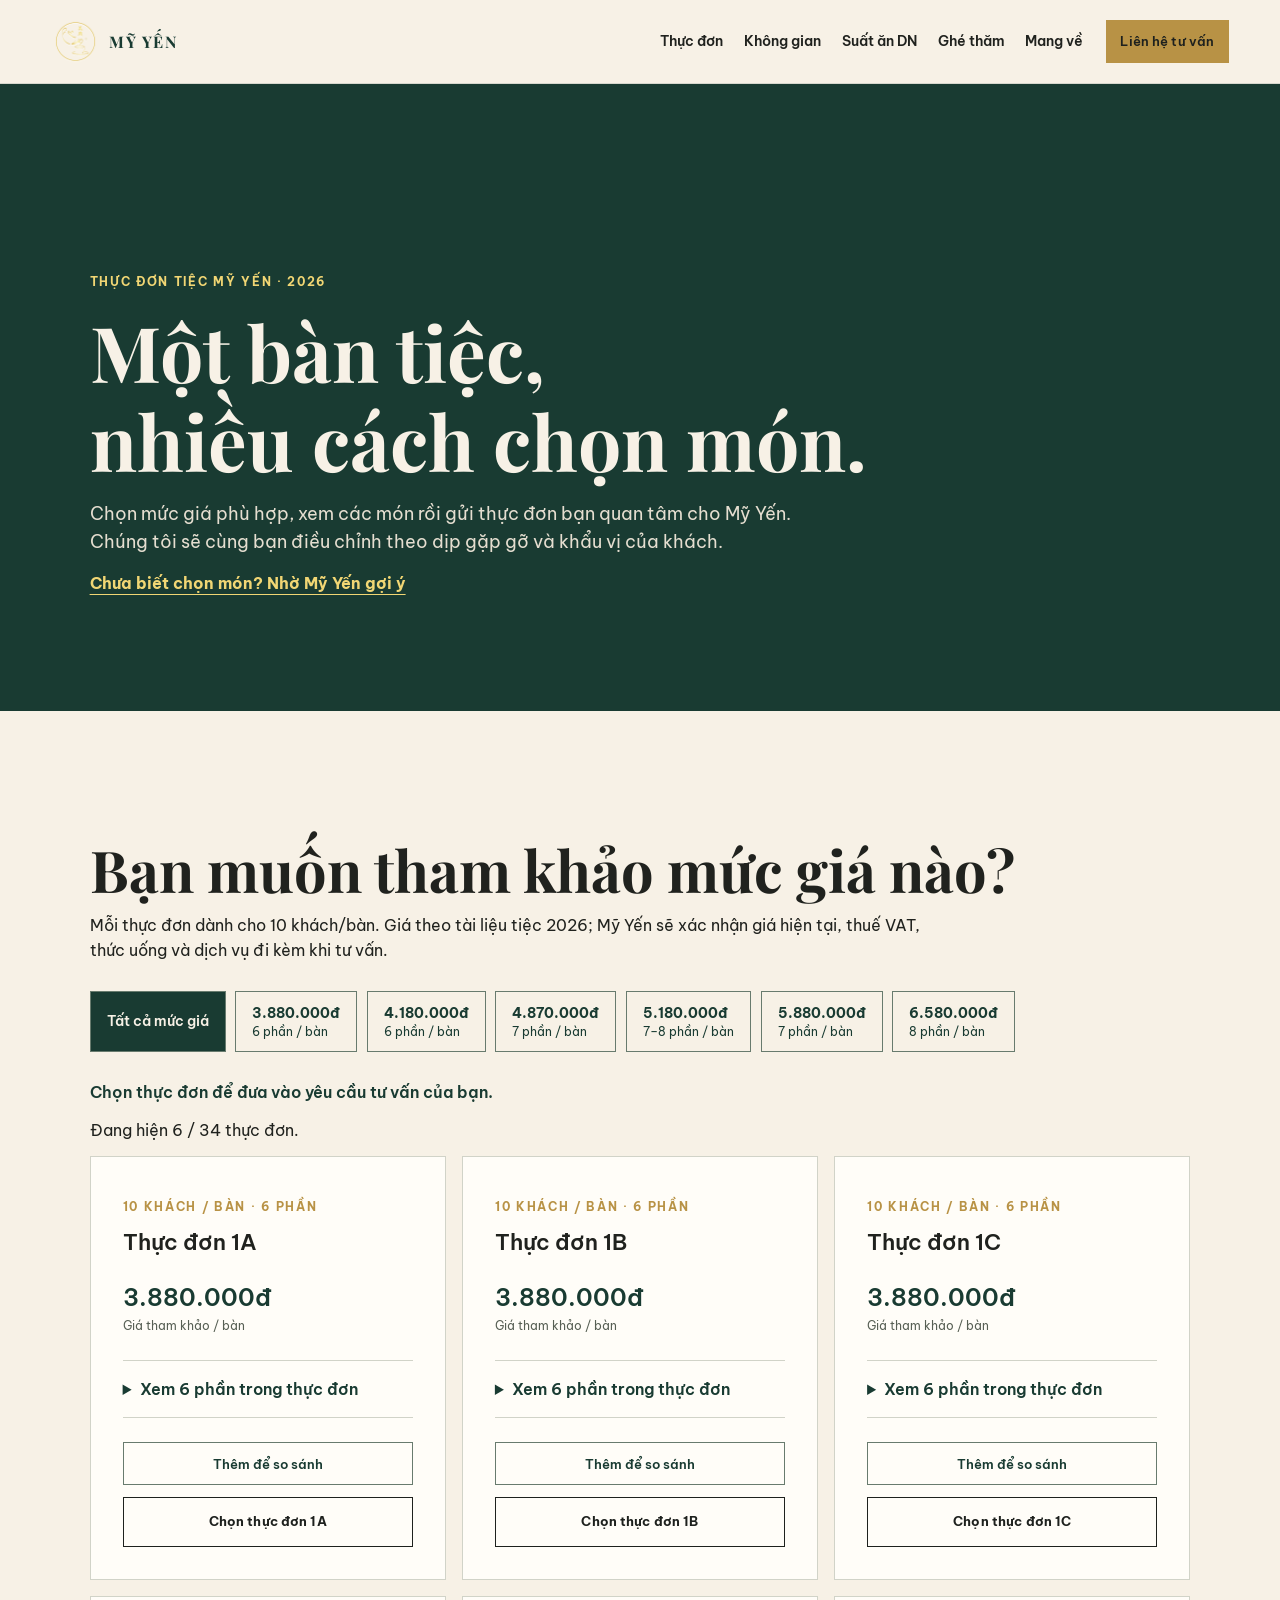
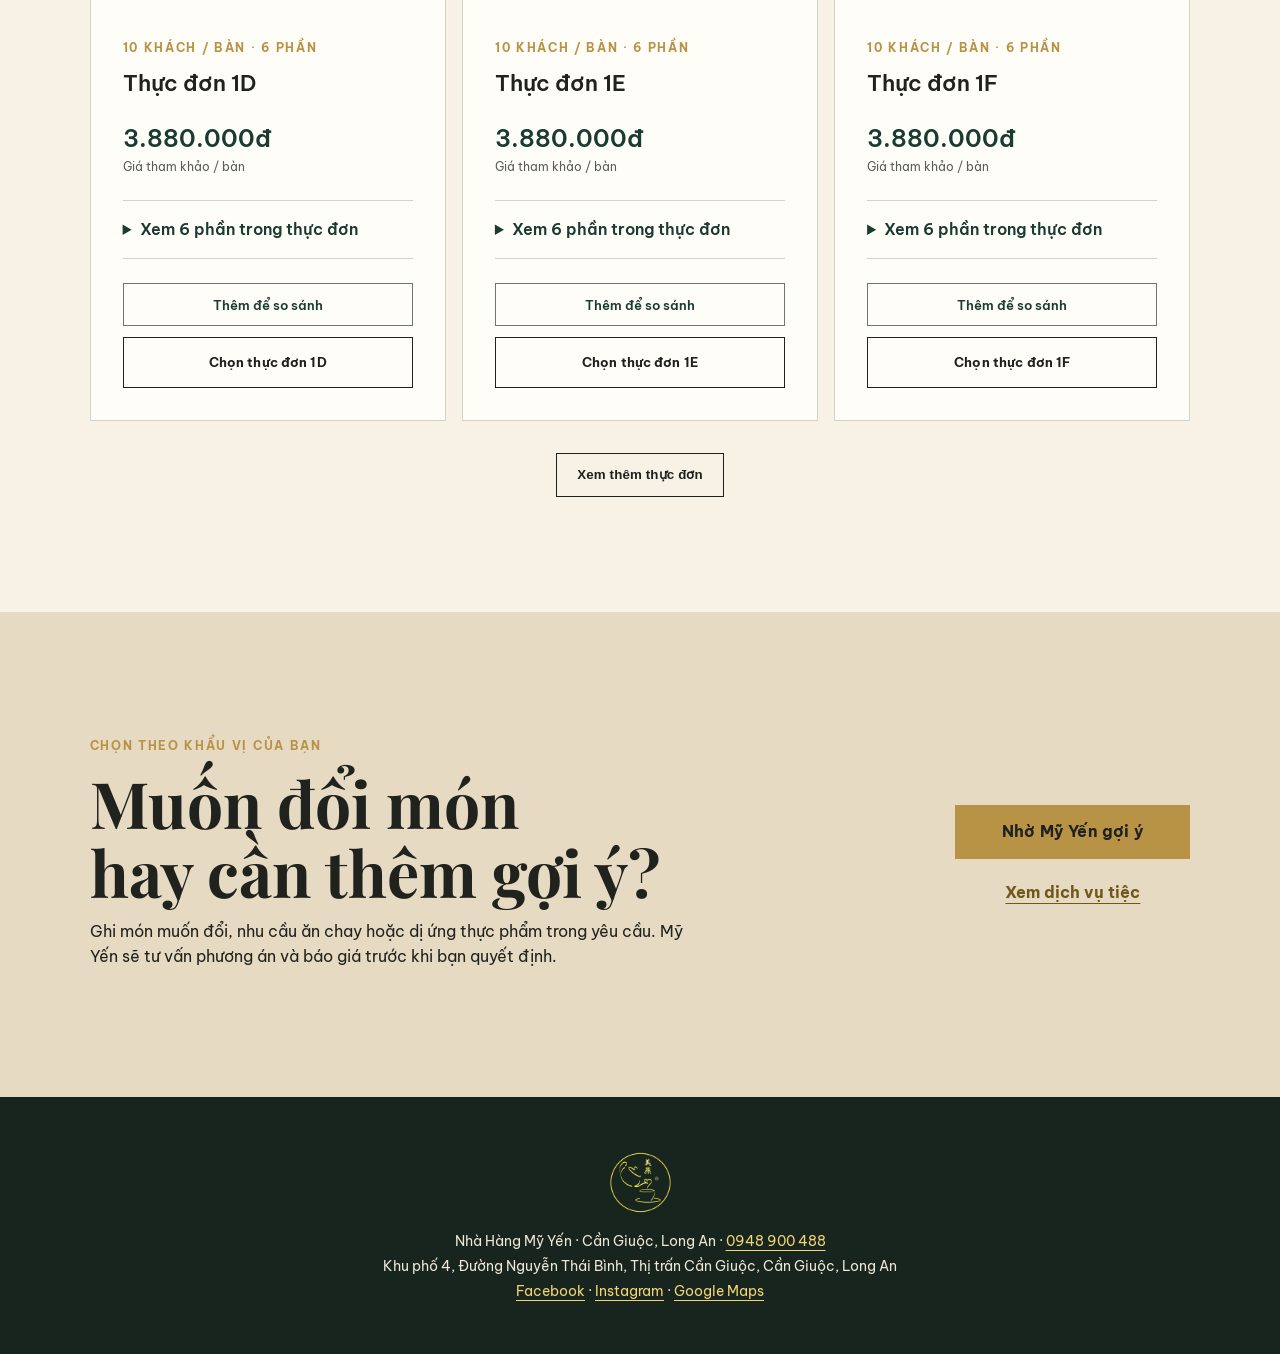
==== commit 44f2c62f: "Add banquet course counts and comparison" ====
--- a/banquet-menu.html
+++ b/banquet-menu.html
@@ -1,34 +1,34 @@
-<!doctype html><html lang="vi"><head><meta charset="utf-8"><meta name="viewport" content="width=device-width,initial-scale=1"><link rel="preconnect" href="https://fonts.googleapis.com"><link rel="preconnect" href="https://fonts.gstatic.com" crossorigin><link href="https://fonts.googleapis.com/css2?family=Be+Vietnam+Pro:wght@400;500;600;700&family=Playfair+Display:wght@500;600;700&display=swap" rel="stylesheet"><title>Thực đơn tiệc 10 khách/bàn | Nhà Hàng Mỹ Yến</title><meta name="description" content="Khám phá 34 thực đơn tiệc Mỹ Yến cho bàn 10 khách. Chọn thực đơn và chuẩn bị tin nhắn Zalo để được tư vấn theo nhu cầu."><meta name="robots" content="index,follow,max-image-preview:large"><link rel="canonical" href="https://nhahangmyyen.com/banquet-menu"><meta property="og:type" content="website"><meta property="og:locale" content="vi_VN"><meta property="og:site_name" content="Nhà Hàng Mỹ Yến"><meta property="og:title" content="Thực đơn tiệc | Nhà Hàng Mỹ Yến"><meta property="og:description" content="Khám phá 34 thực đơn tiệc Mỹ Yến cho bàn 10 khách. Chọn thực đơn và chuẩn bị tin nhắn Zalo để được tư vấn theo nhu cầu."><meta property="og:url" content="https://nhahangmyyen.com/banquet-menu"><meta property="og:image" content="https://nhahangmyyen.com/assets/ballroom-celebration.jpg"><meta name="twitter:card" content="summary_large_image"><link rel="stylesheet" href="styles.css"><link rel="stylesheet" href="enhancements.css"></head><body><header class="topbar"><a class="brand" href="index.html"><img src="assets/logo.png" alt="Nhà Hàng Mỹ Yến"></a><button class="menu-toggle" type="button" aria-expanded="false" aria-controls="nav">Danh mục</button><nav id="nav" aria-label="Điều hướng chính"><a href="menu.html">Thực đơn</a><a href="spaces.html">Không gian</a><a href="corporate-catering.html">Suất ăn DN</a><a href="visit.html">Ghé thăm</a><a href="takeaway.html">Mang về</a></nav><a class="button button-small" href="index.html#contact">Liên hệ tư vấn</a></header><main><section class="section banquet-intro"><p class="eyebrow">Thực đơn tiệc Mỹ Yến · 2026</p><h1>Một bàn tiệc,<br>nhiều cách chọn món.</h1><p class="lead">Chọn mức giá phù hợp, xem các món rồi gửi thực đơn bạn quan tâm cho Mỹ Yến. Chúng tôi sẽ cùng bạn điều chỉnh theo dịp gặp gỡ và khẩu vị của khách.</p><a class="text-link" href="events.html#group-helper">Chưa biết chọn món? Nhờ Mỹ Yến gợi ý</a></section><section class="section banquet-browser" aria-labelledby="banquet-heading"><h2 id="banquet-heading">Bạn muốn tham khảo mức giá nào?</h2><p>Mỗi thực đơn dành cho 10 khách/bàn. Giá theo tài liệu tiệc 2026; Mỹ Yến sẽ xác nhận giá hiện tại, thuế VAT, thức uống và dịch vụ đi kèm khi tư vấn.</p><div class="banquet-filters" role="group" aria-label="Lọc theo giá tham khảo" hidden><button type="button" data-tier-filter="all" aria-pressed="true">Tất cả mức giá</button><button type="button" data-tier-filter="1" aria-pressed="false">3.880.000đ</button><button type="button" data-tier-filter="2" aria-pressed="false">4.180.000đ</button><button type="button" data-tier-filter="3" aria-pressed="false">4.870.000đ</button><button type="button" data-tier-filter="4" aria-pressed="false">5.180.000đ</button><button type="button" data-tier-filter="5" aria-pressed="false">5.880.000đ</button><button type="button" data-tier-filter="6" aria-pressed="false">6.580.000đ</button></div><p class="banquet-selection-note">Chọn thực đơn để đưa vào yêu cầu tư vấn của bạn.</p><p id="banquet-results" role="status">34 thực đơn để bạn tham khảo.</p><div class="banquet-grid"><article class="banquet-card" data-tier="1"><p class="eyebrow">10 khách / bàn</p><h3>Thực đơn 1A</h3><p class="banquet-price">3.880.000đ<small>Giá tham khảo / bàn</small></p><details><summary>Xem 6 phần trong thực đơn</summary><ol><li>Tàu hủ ky tôm chiên</li><li>Súp sò điệp thịt cua Bích Ngọc</li><li>Mực xào XO</li><li>Vịt quay tiêu đen + bánh bao</li><li>Lẩu gà ớt hiểm + bún</li><li>Pudding xoài</li></ol></details><a class="button button-outline" href="events.html?menu=1A#group-helper">Chọn thực đơn 1A</a></article>
-<article class="banquet-card" data-tier="1"><p class="eyebrow">10 khách / bàn</p><h3>Thực đơn 1B</h3><p class="banquet-price">3.880.000đ<small>Giá tham khảo / bàn</small></p><details><summary>Xem 6 phần trong thực đơn</summary><ol><li>Chả giò hạnh nhân</li><li>Súp bóng cá tam tơ</li><li>Sò điệp xào XO</li><li>Gà quay + xôi gấc</li><li>Lẩu hải sản Thái + bún</li><li>Pudding xoài</li></ol></details><a class="button button-outline" href="events.html?menu=1B#group-helper">Chọn thực đơn 1B</a></article>
-<article class="banquet-card" data-tier="1"><p class="eyebrow">10 khách / bàn</p><h3>Thực đơn 1C</h3><p class="banquet-price">3.880.000đ<small>Giá tham khảo / bàn</small></p><details><summary>Xem 6 phần trong thực đơn</summary><ol><li>Chả giò tôm phô mai</li><li>Gà tiềm Trúc Xinh</li><li>Mực xào kiểu Hồng Kông</li><li>Bò nấu pa tê + bánh mì</li><li>Lẩu nấm hải sản + bún</li><li>Pudding dừa</li></ol></details><a class="button button-outline" href="events.html?menu=1C#group-helper">Chọn thực đơn 1C</a></article>
-<article class="banquet-card" data-tier="1"><p class="eyebrow">10 khách / bàn</p><h3>Thực đơn 1D</h3><p class="banquet-price">3.880.000đ<small>Giá tham khảo / bàn</small></p><details><summary>Xem 6 phần trong thực đơn</summary><ol><li>Chả giò Triều Châu</li><li>Gà tiềm ngũ quả</li><li>Tôm xào XO</li><li>Bò nấu tiêu xanh + bánh mì</li><li>Lẩu hải sản Quảng Đông + bún</li><li>Nho Mỹ</li></ol></details><a class="button button-outline" href="events.html?menu=1D#group-helper">Chọn thực đơn 1D</a></article>
-<article class="banquet-card" data-tier="1"><p class="eyebrow">10 khách / bàn</p><h3>Thực đơn 1E</h3><p class="banquet-price">3.880.000đ<small>Giá tham khảo / bàn</small></p><details><summary>Xem 6 phần trong thực đơn</summary><ol><li>Khai vị: Mực chiên bách hoa · Sò điệp XO</li><li>Súp bóng cá gà xé</li><li>Sườn rang muối</li><li>Tôm sốt mayonnaise</li><li>Lẩu cá lăng măng chua + bún</li><li>Sữa chua</li></ol></details><a class="button button-outline" href="events.html?menu=1E#group-helper">Chọn thực đơn 1E</a></article>
-<article class="banquet-card" data-tier="1"><p class="eyebrow">10 khách / bàn</p><h3>Thực đơn 1F</h3><p class="banquet-price">3.880.000đ<small>Giá tham khảo / bàn</small></p><details><summary>Xem 6 phần trong thực đơn</summary><ol><li>Khai vị: Bánh mì bách hoa · Mực xào XO</li><li>Gà tiềm đông trùng</li><li>Tôm rang muối Hồng Kông</li><li>Bò nấu đậu + bánh mì</li><li>Lẩu nấm hải sản + bún</li><li>Nho Mỹ</li></ol></details><a class="button button-outline" href="events.html?menu=1F#group-helper">Chọn thực đơn 1F</a></article>
-<article class="banquet-card" data-tier="1"><p class="eyebrow">10 khách / bàn</p><h3>Thực đơn 1G</h3><p class="banquet-price">3.880.000đ<small>Giá tham khảo / bàn</small></p><details><summary>Xem 6 phần trong thực đơn</summary><ol><li>Khai vị: Tàu hủ ky tôm chiên · Gỏi rong biển tôm thịt</li><li>Súp bắp thịt cua</li><li>Mực xào XO</li><li>Cá mú hấp Quảng Đông</li><li>Lẩu hải sản Thái + bún</li><li>Nho Mỹ</li></ol></details><a class="button button-outline" href="events.html?menu=1G#group-helper">Chọn thực đơn 1G</a></article>
-<article class="banquet-card" data-tier="1"><p class="eyebrow">10 khách / bàn</p><h3>Thực đơn 1H</h3><p class="banquet-price">3.880.000đ<small>Giá tham khảo / bàn</small></p><details><summary>Xem 6 phần trong thực đơn</summary><ol><li>Khai vị: Chả giò hạnh nhân · Dồi trường trộn hành gừng</li><li>Gà tiềm thuốc Bắc</li><li>Sò điệp xào kiểu Hồng Kông</li><li>Tôm sốt mayonnaise</li><li>Lẩu nấm hải sản + bún</li><li>Sữa chua</li></ol></details><a class="button button-outline" href="events.html?menu=1H#group-helper">Chọn thực đơn 1H</a></article>
-<article class="banquet-card" data-tier="2"><p class="eyebrow">10 khách / bàn</p><h3>Thực đơn 2A</h3><p class="banquet-price">4.180.000đ<small>Giá tham khảo / bàn</small></p><details><summary>Xem 6 phần trong thực đơn</summary><ol><li>Khai vị: Mực chiên bách hoa · Gỏi rong biển tôm thịt · Tàu hủ ky tôm</li><li>Gà tiềm Trúc Xinh</li><li>Sườn Kinh Đô</li><li>Bò nấu pa tê + bánh mì</li><li>Cơm chiên Dương Châu</li><li>Sữa chua</li></ol></details><a class="button button-outline" href="events.html?menu=2A#group-helper">Chọn thực đơn 2A</a></article>
-<article class="banquet-card" data-tier="2"><p class="eyebrow">10 khách / bàn</p><h3>Thực đơn 2B</h3><p class="banquet-price">4.180.000đ<small>Giá tham khảo / bàn</small></p><details><summary>Xem 6 phần trong thực đơn</summary><ol><li>Khai vị: Chả giò hạnh nhân · Mực xào XO · Gỏi sứa biển gà xé</li><li>Súp sò điệp thịt cua Bích Ngọc</li><li>Gà quay tỏi</li><li>Bò cocktail + bánh mì</li><li>Mì trộn xá xíu</li><li>Nho Mỹ</li></ol></details><a class="button button-outline" href="events.html?menu=2B#group-helper">Chọn thực đơn 2B</a></article>
-<article class="banquet-card" data-tier="2"><p class="eyebrow">10 khách / bàn</p><h3>Thực đơn 2C</h3><p class="banquet-price">4.180.000đ<small>Giá tham khảo / bàn</small></p><details><summary>Xem 6 phần trong thực đơn</summary><ol><li>Khai vị: Chả giò Phụng Nhãn · Dồi trường trộn hành gừng · Tôm xào XO</li><li>Súp bóng cá gà xé</li><li>Sườn Kinh Đô</li><li>Cá mú hấp Quảng Đông</li><li>Lẩu nấm hải sản + mì</li><li>Nho Mỹ</li></ol></details><a class="button button-outline" href="events.html?menu=2C#group-helper">Chọn thực đơn 2C</a></article>
-<article class="banquet-card" data-tier="2"><p class="eyebrow">10 khách / bàn</p><h3>Thực đơn 2D</h3><p class="banquet-price">4.180.000đ<small>Giá tham khảo / bàn</small></p><details><summary>Xem 6 phần trong thực đơn</summary><ol><li>Khai vị: Chả giò Triều Châu · Mực xào XO</li><li>Súp sò điệp thịt cua</li><li>Tôm mayonnaise trái thơm</li><li>Cá mú hấp Hồng Kông</li><li>Lẩu Thái hải sản + bún</li><li>Sữa chua</li></ol></details><a class="button button-outline" href="events.html?menu=2D#group-helper">Chọn thực đơn 2D</a></article>
-<article class="banquet-card" data-tier="2"><p class="eyebrow">10 khách / bàn</p><h3>Thực đơn 2E</h3><p class="banquet-price">4.180.000đ<small>Giá tham khảo / bàn</small></p><details><summary>Xem 6 phần trong thực đơn</summary><ol><li>Khai vị: Bánh mì bách hoa · Sò điệp XO</li><li>Súp bóng cá thịt cua</li><li>Vịt quay tiêu đen + bánh bao</li><li>Cá mú hấp Hồng Kông</li><li>Lẩu nấm hải sản</li><li>Pudding dừa</li></ol></details><a class="button button-outline" href="events.html?menu=2E#group-helper">Chọn thực đơn 2E</a></article>
-<article class="banquet-card" data-tier="2"><p class="eyebrow">10 khách / bàn</p><h3>Thực đơn 2F</h3><p class="banquet-price">4.180.000đ<small>Giá tham khảo / bàn</small></p><details><summary>Xem 6 phần trong thực đơn</summary><ol><li>Khai vị: Chả đùm bò · Cua viên tú cầu</li><li>Gà tiềm ngũ quả</li><li>Sò điệp xào XO</li><li>Bò nấu rượu vang + bánh mì</li><li>Lẩu cá lăng măng chua</li><li>Chè khúc bạch</li></ol></details><a class="button button-outline" href="events.html?menu=2F#group-helper">Chọn thực đơn 2F</a></article>
-<article class="banquet-card" data-tier="3"><p class="eyebrow">10 khách / bàn</p><h3>Thực đơn 3A</h3><p class="banquet-price">4.870.000đ<small>Giá tham khảo / bàn</small></p><details><summary>Xem 7 phần trong thực đơn</summary><ol><li>Khai vị: Gỏi củ hủ dừa · Chả giò hạnh nhân</li><li>Súp bóng cá cua</li><li>Mực xào XO</li><li>Vịt quay tiêu đen + bánh bao</li><li>Cá mú hấp Hồng Kông</li><li>Lẩu hải sản Quảng Đông</li><li>Pudding xoài</li></ol></details><a class="button button-outline" href="events.html?menu=3A#group-helper">Chọn thực đơn 3A</a></article>
-<article class="banquet-card" data-tier="3"><p class="eyebrow">10 khách / bàn</p><h3>Thực đơn 3B</h3><p class="banquet-price">4.870.000đ<small>Giá tham khảo / bàn</small></p><details><summary>Xem 7 phần trong thực đơn</summary><ol><li>Khai vị: Mực viên bách hoa · Dồi trường trộn hành gừng</li><li>Súp sò điệp thịt cua Bích Ngọc</li><li>Tàu hủ ky tôm chiên</li><li>Gà quay + xôi gấc</li><li>Cá mú hấp Quảng Đông</li><li>Lẩu Thái hải sản + bún</li><li>Pudding trà xanh</li></ol></details><a class="button button-outline" href="events.html?menu=3B#group-helper">Chọn thực đơn 3B</a></article>
-<article class="banquet-card" data-tier="3"><p class="eyebrow">10 khách / bàn</p><h3>Thực đơn 3C</h3><p class="banquet-price">4.870.000đ<small>Giá tham khảo / bàn</small></p><details><summary>Xem 7 phần trong thực đơn</summary><ol><li>Khai vị: Gỏi rong biển tôm thịt · Bánh mì bách hoa</li><li>Gà tiềm Trúc Xinh</li><li>Sườn Kinh Đô</li><li>Sò điệp xào XO</li><li>Cá mú xối mỡ</li><li>Lẩu nấm hải sản + mì</li><li>Pudding dừa</li></ol></details><a class="button button-outline" href="events.html?menu=3C#group-helper">Chọn thực đơn 3C</a></article>
-<article class="banquet-card" data-tier="3"><p class="eyebrow">10 khách / bàn</p><h3>Thực đơn 3D</h3><p class="banquet-price">4.870.000đ<small>Giá tham khảo / bàn</small></p><details><summary>Xem 7 phần trong thực đơn</summary><ol><li>Khai vị: Chả giò Phụng Nhãn · Tàu hủ ky tôm chiên · Gỏi ngó sen tôm thịt</li><li>Súp sò điệp thịt cua</li><li>Sườn rang muối</li><li>Mực xào XO</li><li>Gân nai đông cô</li><li>Lẩu gà ớt hiểm + mì</li><li>Pudding trà xanh</li></ol></details><a class="button button-outline" href="events.html?menu=3D#group-helper">Chọn thực đơn 3D</a></article>
-<article class="banquet-card" data-tier="3"><p class="eyebrow">10 khách / bàn</p><h3>Thực đơn 3E</h3><p class="banquet-price">4.870.000đ<small>Giá tham khảo / bàn</small></p><details><summary>Xem 7 phần trong thực đơn</summary><ol><li>Khai vị: Cua viên tú cầu · Gỏi Thái tôm mực · Sò điệp xào XO</li><li>Súp bóng cá gà xé</li><li>Tôm mayonnaise trái thơm</li><li>Vịt quay tiêu đen + bánh bao</li><li>Bạch linh đông cô</li><li>Lẩu Thái hải sản + bún</li><li>Pudding dừa</li></ol></details><a class="button button-outline" href="events.html?menu=3E#group-helper">Chọn thực đơn 3E</a></article>
-<article class="banquet-card" data-tier="3"><p class="eyebrow">10 khách / bàn</p><h3>Thực đơn 3F</h3><p class="banquet-price">4.870.000đ<small>Giá tham khảo / bàn</small></p><details><summary>Xem 7 phần trong thực đơn</summary><ol><li>Khai vị: Gỏi sứa biển gà xé · Sò điệp xào XO · Chả giò hạnh nhân</li><li>Súp rong biển hải sản</li><li>Mực bách hoa rang muối</li><li>Gà hấp muối</li><li>Gân nai đông cô</li><li>Lẩu cá lăng măng chua + bún</li><li>Pudding mè đen</li></ol></details><a class="button button-outline" href="events.html?menu=3F#group-helper">Chọn thực đơn 3F</a></article>
-<article class="banquet-card" data-tier="4"><p class="eyebrow">10 khách / bàn</p><h3>Thực đơn 4A</h3><p class="banquet-price">5.180.000đ<small>Giá tham khảo / bàn</small></p><details><summary>Xem 7 phần trong thực đơn</summary><ol><li>Khai vị: Chả giò Phụng Nhãn · Mực xào XO</li><li>Sườn Kinh Đô</li><li>Tôm sú hấp bia</li><li>Bò nấu pa tê + bánh mì</li><li>Cá mú sốt chua ngọt</li><li>Lẩu Thái hải sản + bún</li><li>Pudding dừa</li></ol></details><a class="button button-outline" href="events.html?menu=4A#group-helper">Chọn thực đơn 4A</a></article>
-<article class="banquet-card" data-tier="4"><p class="eyebrow">10 khách / bàn</p><h3>Thực đơn 4B</h3><p class="banquet-price">5.180.000đ<small>Giá tham khảo / bàn</small></p><details><summary>Xem 8 phần trong thực đơn</summary><ol><li>Khai vị: Sò điệp xào Hồng Kông · Tàu hủ ky tôm chiên</li><li>Gỏi sứa gà xé</li><li>Gà tiềm Trúc Xinh</li><li>Tôm trái thơm sốt mayonnaise</li><li>Heo sữa quay 1/2 con</li><li>Đông cô bạch linh</li><li>Lẩu Quảng Đông + mì</li><li>Pudding trà xanh</li></ol></details><a class="button button-outline" href="events.html?menu=4B#group-helper">Chọn thực đơn 4B</a></article>
-<article class="banquet-card" data-tier="4"><p class="eyebrow">10 khách / bàn</p><h3>Thực đơn 4C</h3><p class="banquet-price">5.180.000đ<small>Giá tham khảo / bàn</small></p><details><summary>Xem 7 phần trong thực đơn</summary><ol><li>Khai vị: Bánh mì bách hoa · Gỏi Thái tôm mực · Sườn Kinh Đô</li><li>Súp sò điệp thịt cua</li><li>Tôm trái thơm sốt mayonnaise</li><li>Gà bó xôi</li><li>Gân nai đông cô</li><li>Lẩu cá lăng măng chua + bún</li><li>Pudding dừa</li></ol></details><a class="button button-outline" href="events.html?menu=4C#group-helper">Chọn thực đơn 4C</a></article>
-<article class="banquet-card" data-tier="4"><p class="eyebrow">10 khách / bàn</p><h3>Thực đơn 4D</h3><p class="banquet-price">5.180.000đ<small>Giá tham khảo / bàn</small></p><details><summary>Xem 7 phần trong thực đơn</summary><ol><li>Khai vị: Sườn Kinh Đô · Sò điệp xào XO · Gỏi ngó sen tôm thịt</li><li>Súp hải sản rong biển</li><li>Chả giò hạnh nhân</li><li>Vịt quay + bánh bao</li><li>Tôm sú hấp bia</li><li>Lẩu gà ớt hiểm + mì</li><li>Pudding trà xanh</li></ol></details><a class="button button-outline" href="events.html?menu=4D#group-helper">Chọn thực đơn 4D</a></article>
-<article class="banquet-card" data-tier="4"><p class="eyebrow">10 khách / bàn</p><h3>Thực đơn 4E</h3><p class="banquet-price">5.180.000đ<small>Giá tham khảo / bàn</small></p><details><summary>Xem 7 phần trong thực đơn</summary><ol><li>Khai vị: Chả giò Long Phụng · Gỏi rong biển tôm thịt · Sò mực xào XO</li><li>Súp bắp cua</li><li>Tôm sú rang muối</li><li>Gà hấp sốt đông cô</li><li>Cá mú xối mỡ</li><li>Lẩu Thái hải sản + bún</li><li>Pudding dừa</li></ol></details><a class="button button-outline" href="events.html?menu=4E#group-helper">Chọn thực đơn 4E</a></article>
-<article class="banquet-card" data-tier="4"><p class="eyebrow">10 khách / bàn</p><h3>Thực đơn 4F</h3><p class="banquet-price">5.180.000đ<small>Giá tham khảo / bàn</small></p><details><summary>Xem 7 phần trong thực đơn</summary><ol><li>Khai vị: Mực bách hoa · Dồi trường trộn hành gừng · Gà xào hạt điều</li><li>Súp bóng cá thịt cua</li><li>Bông cải xanh xào sò điệp</li><li>Heo sữa quay 1/2 con</li><li>Bò nấu rượu vang + bánh mì</li><li>Lẩu nấm hải sản + mì</li><li>Pudding mè đen</li></ol></details><a class="button button-outline" href="events.html?menu=4F#group-helper">Chọn thực đơn 4F</a></article>
-<article class="banquet-card" data-tier="5"><p class="eyebrow">10 khách / bàn</p><h3>Thực đơn 5A</h3><p class="banquet-price">5.880.000đ<small>Giá tham khảo / bàn</small></p><details><summary>Xem 7 phần trong thực đơn</summary><ol><li>Khai vị: Chả giò Triều Châu · Gỏi ngó sen tôm thịt · Bánh mì bách hoa · Sò điệp xào XO</li><li>Gà tiềm bông đông trùng thảo</li><li>Mực rang muối</li><li>Heo sữa quay 1/2 con + bánh bao</li><li>Cá mú hấp Hồng Kông</li><li>Lẩu nấm hải sản + mì</li><li>Chè khúc bạch</li></ol></details><a class="button button-outline" href="events.html?menu=5A#group-helper">Chọn thực đơn 5A</a></article>
-<article class="banquet-card" data-tier="5"><p class="eyebrow">10 khách / bàn</p><h3>Thực đơn 5B</h3><p class="banquet-price">5.880.000đ<small>Giá tham khảo / bàn</small></p><details><summary>Xem 7 phần trong thực đơn</summary><ol><li>Khai vị: Tôm cuộn phô mai · Gỏi củ hủ dừa tôm thịt · Sườn Kinh Đô · Chả giò hải sản</li><li>Gà tiềm Trúc Xinh</li><li>Tôm càng cháy tỏi</li><li>Vịt quay tiêu + bánh bao</li><li>Cá mú hấp Hồng Kông</li><li>Lẩu Thái hải sản + bún</li><li>Pudding mè đen</li></ol></details><a class="button button-outline" href="events.html?menu=5B#group-helper">Chọn thực đơn 5B</a></article>
-<article class="banquet-card" data-tier="5"><p class="eyebrow">10 khách / bàn</p><h3>Thực đơn 5C</h3><p class="banquet-price">5.880.000đ<small>Giá tham khảo / bàn</small></p><details><summary>Xem 7 phần trong thực đơn</summary><ol><li>Khai vị: Chả giò Long Nhãn · Gỏi rong biển tôm thịt · Cua viên tú cầu · Mực xào XO</li><li>Súp sò điệp thịt cua Bích Ngọc</li><li>Cua lột chiên giòn</li><li>Gà quay + xôi gấc</li><li>Cá mú hấp Hồng Kông</li><li>Lẩu Quảng Đông + mì</li><li>Nho Mỹ</li></ol></details><a class="button button-outline" href="events.html?menu=5C#group-helper">Chọn thực đơn 5C</a></article>
-<article class="banquet-card" data-tier="5"><p class="eyebrow">10 khách / bàn</p><h3>Thực đơn 5D</h3><p class="banquet-price">5.880.000đ<small>Giá tham khảo / bàn</small></p><details><summary>Xem 7 phần trong thực đơn</summary><ol><li>Khai vị: Mực chiên bách hoa · Gỏi sứa biển gà xé · Tàu hủ ky tôm chiên · Sò điệp xào XO</li><li>Súp bóng cá tam tơ</li><li>Tôm sốt mayonnaise trái thơm</li><li>Heo sữa quay 1/2 con + bánh bao</li><li>Bò nấu pa tê + bánh mì</li><li>Lẩu gà ớt hiểm + mì</li><li>Pudding mè đen</li></ol></details><a class="button button-outline" href="events.html?menu=5D#group-helper">Chọn thực đơn 5D</a></article>
-<article class="banquet-card" data-tier="6"><p class="eyebrow">10 khách / bàn</p><h3>Thực đơn 6A</h3><p class="banquet-price">6.580.000đ<small>Giá tham khảo / bàn</small></p><details><summary>Xem 8 phần trong thực đơn</summary><ol><li>Khai vị: Mực chiên bách hoa · Chả giò Long Phụng · Gỏi rong biển tôm thịt · Gà xào hạt điều</li><li>Gà tiềm Trúc Xinh</li><li>Tôm mayonnaise trái thơm</li><li>Hải sâm đông cô gân nai</li><li>Heo sữa quay 1/2 con + bánh bao</li><li>Cá mú hấp Hồng Kông</li><li>Lẩu Quảng Đông + mì</li><li>Pudding dừa</li></ol></details><a class="button button-outline" href="events.html?menu=6A#group-helper">Chọn thực đơn 6A</a></article>
-<article class="banquet-card" data-tier="6"><p class="eyebrow">10 khách / bàn</p><h3>Thực đơn 6B</h3><p class="banquet-price">6.580.000đ<small>Giá tham khảo / bàn</small></p><details><summary>Xem 8 phần trong thực đơn</summary><ol><li>Khai vị: Chả giò Triều Châu · Gỏi ngó sen tôm thịt · Tàu hủ ky tôm chiên · Mực xào XO</li><li>Súp cua sò điệp</li><li>Cua lột chiên giòn</li><li>Gân nai sốt đông cô</li><li>Heo sữa quay 1/2 con + bánh bao</li><li>Cá mú hấp Quảng Đông</li><li>Lẩu Thái hải sản + bún</li><li>Pudding mè đen</li></ol></details><a class="button button-outline" href="events.html?menu=6B#group-helper">Chọn thực đơn 6B</a></article>
-<article class="banquet-card" data-tier="6"><p class="eyebrow">10 khách / bàn</p><h3>Thực đơn 6C</h3><p class="banquet-price">6.580.000đ<small>Giá tham khảo / bàn</small></p><details><summary>Xem 8 phần trong thực đơn</summary><ol><li>Khai vị: Chả giò Phụng Nhãn · Gỏi củ hủ dừa · Sò điệp xào XO · Bánh mì bách hoa</li><li>Gà tiềm bông đông trùng thảo</li><li>Sườn Kinh Đô</li><li>Vịt quay tiêu đen + bánh bao</li><li>Hải sâm đông cô gân nai</li><li>Cá mú hấp Hồng Kông</li><li>Lẩu nấm hải sản + mì</li><li>Chè khúc bạch</li></ol></details><a class="button button-outline" href="events.html?menu=6C#group-helper">Chọn thực đơn 6C</a></article>
-<article class="banquet-card" data-tier="6"><p class="eyebrow">10 khách / bàn</p><h3>Thực đơn 6D</h3><p class="banquet-price">6.580.000đ<small>Giá tham khảo / bàn</small></p><details><summary>Xem 8 phần trong thực đơn</summary><ol><li>Khai vị: Chả giò hạnh nhân · Dồi trường hấp hành gừng · Mực xào XO · Cua viên tú cầu</li><li>Sườn Kinh Đô</li><li>Sò điệp xào kiểu Hồng Kông</li><li>Tôm càng rang muối</li><li>Bò nấu tiêu xanh + bánh mì</li><li>Cá mú hấp Hồng Kông</li><li>Lẩu gà ớt hiểm + mì</li><li>Pudding mè đen</li></ol></details><a class="button button-outline" href="events.html?menu=6D#group-helper">Chọn thực đơn 6D</a></article></div><button class="button button-outline banquet-more" id="banquet-more" type="button" hidden>Xem thêm thực đơn</button></section><section class="section contact-landing"><div><p class="eyebrow">Chọn theo khẩu vị của bạn</p><h2>Muốn đổi món<br>hay cần thêm gợi ý?</h2><p>Ghi món muốn đổi, nhu cầu ăn chay hoặc dị ứng thực phẩm trong yêu cầu. Mỹ Yến sẽ tư vấn phương án và báo giá trước khi bạn quyết định.</p></div><div class="contact-actions"><a class="button" href="events.html#group-helper">Nhờ Mỹ Yến gợi ý</a><a class="text-link" href="events.html">Xem dịch vụ tiệc</a></div></section></main><footer><a href="index.html" aria-label="Về trang chủ Nhà Hàng Mỹ Yến"><img src="assets/logo.png" alt="Nhà Hàng Mỹ Yến"></a><p>Nhà Hàng Mỹ Yến · Cần Giuộc, Long An · <a href="tel:+84948900488">0948 900 488</a></p><p>Khu phố 4, Đường Nguyễn Thái Bình, Thị trấn Cần Giuộc, Cần Giuộc, Long An</p><p><a href="https://www.facebook.com/nhahangmyyen88/" target="_blank" rel="noopener">Facebook</a> · <a href="https://www.instagram.com/nhahangmyyen/" target="_blank" rel="noopener">Instagram</a> · <a href="https://maps.app.goo.gl/wLhEkWt8MZcC4Axw8" target="_blank" rel="noopener">Google Maps</a></p></footer><nav class="mobile-actions" aria-label="Liên hệ nhanh"><a href="tel:+84948900488">Gọi ngay</a><a href="https://zalo.me/0948900488" target="_blank" rel="noopener">Zalo</a><a href="events.html#group-helper">Liên hệ</a></nav><script src="app.js"></script><script src="banquet.js"></script></body></html>
+<!doctype html><html lang="vi"><head><meta charset="utf-8"><meta name="viewport" content="width=device-width,initial-scale=1"><link rel="preconnect" href="https://fonts.googleapis.com"><link rel="preconnect" href="https://fonts.gstatic.com" crossorigin><link href="https://fonts.googleapis.com/css2?family=Be+Vietnam+Pro:wght@400;500;600;700&family=Playfair+Display:wght@500;600;700&display=swap" rel="stylesheet"><title>Thực đơn tiệc 10 khách/bàn | Nhà Hàng Mỹ Yến</title><meta name="description" content="Khám phá 34 thực đơn tiệc Mỹ Yến cho bàn 10 khách. Chọn thực đơn và chuẩn bị tin nhắn Zalo để được tư vấn theo nhu cầu."><meta name="robots" content="index,follow,max-image-preview:large"><link rel="canonical" href="https://nhahangmyyen.com/banquet-menu"><meta property="og:type" content="website"><meta property="og:locale" content="vi_VN"><meta property="og:site_name" content="Nhà Hàng Mỹ Yến"><meta property="og:title" content="Thực đơn tiệc | Nhà Hàng Mỹ Yến"><meta property="og:description" content="Khám phá 34 thực đơn tiệc Mỹ Yến cho bàn 10 khách. Chọn thực đơn và chuẩn bị tin nhắn Zalo để được tư vấn theo nhu cầu."><meta property="og:url" content="https://nhahangmyyen.com/banquet-menu"><meta property="og:image" content="https://nhahangmyyen.com/assets/ballroom-celebration.jpg"><meta name="twitter:card" content="summary_large_image"><link rel="stylesheet" href="styles.css"><link rel="stylesheet" href="enhancements.css"></head><body><header class="topbar"><a class="brand" href="index.html"><img src="assets/logo.png" alt="Nhà Hàng Mỹ Yến"></a><button class="menu-toggle" type="button" aria-expanded="false" aria-controls="nav">Danh mục</button><nav id="nav" aria-label="Điều hướng chính"><a href="menu.html">Thực đơn</a><a href="spaces.html">Không gian</a><a href="corporate-catering.html">Suất ăn DN</a><a href="visit.html">Ghé thăm</a><a href="takeaway.html">Mang về</a></nav><a class="button button-small" href="index.html#contact">Liên hệ tư vấn</a></header><main><section class="section banquet-intro"><p class="eyebrow">Thực đơn tiệc Mỹ Yến · 2026</p><h1>Một bàn tiệc,<br>nhiều cách chọn món.</h1><p class="lead">Chọn mức giá phù hợp, xem các món rồi gửi thực đơn bạn quan tâm cho Mỹ Yến. Chúng tôi sẽ cùng bạn điều chỉnh theo dịp gặp gỡ và khẩu vị của khách.</p><a class="text-link" href="events.html#group-helper">Chưa biết chọn món? Nhờ Mỹ Yến gợi ý</a></section><section class="section banquet-browser" aria-labelledby="banquet-heading"><h2 id="banquet-heading">Bạn muốn tham khảo mức giá nào?</h2><p>Mỗi thực đơn dành cho 10 khách/bàn. Giá theo tài liệu tiệc 2026; Mỹ Yến sẽ xác nhận giá hiện tại, thuế VAT, thức uống và dịch vụ đi kèm khi tư vấn.</p><div class="banquet-filters" role="group" aria-label="Lọc theo giá tham khảo" hidden><button type="button" data-tier-filter="all" aria-pressed="true">Tất cả mức giá</button><button type="button" data-tier-filter="1" aria-pressed="false"><strong>3.880.000đ</strong><small>6 phần / bàn</small></button><button type="button" data-tier-filter="2" aria-pressed="false"><strong>4.180.000đ</strong><small>6 phần / bàn</small></button><button type="button" data-tier-filter="3" aria-pressed="false"><strong>4.870.000đ</strong><small>7 phần / bàn</small></button><button type="button" data-tier-filter="4" aria-pressed="false"><strong>5.180.000đ</strong><small>7–8 phần / bàn</small></button><button type="button" data-tier-filter="5" aria-pressed="false"><strong>5.880.000đ</strong><small>7 phần / bàn</small></button><button type="button" data-tier-filter="6" aria-pressed="false"><strong>6.580.000đ</strong><small>8 phần / bàn</small></button></div><p class="banquet-selection-note">Chọn thực đơn để đưa vào yêu cầu tư vấn của bạn.</p><p id="banquet-results" role="status">34 thực đơn để bạn tham khảo.</p><div class="banquet-grid"><article class="banquet-card" data-tier="1" data-menu-code="1A" data-menu-price="3.880.000đ"><p class="eyebrow">10 khách / bàn · 6 phần</p><h3>Thực đơn 1A</h3><p class="banquet-price">3.880.000đ<small>Giá tham khảo / bàn</small></p><details><summary>Xem 6 phần trong thực đơn</summary><ol><li>Tàu hủ ky tôm chiên</li><li>Súp sò điệp thịt cua Bích Ngọc</li><li>Mực xào XO</li><li>Vịt quay tiêu đen + bánh bao</li><li>Lẩu gà ớt hiểm + bún</li><li>Pudding xoài</li></ol></details><button class="compare-toggle" type="button" aria-pressed="false">Thêm để so sánh</button><a class="button button-outline" href="events.html?menu=1A#group-helper">Chọn thực đơn 1A</a></article>
+<article class="banquet-card" data-tier="1" data-menu-code="1B" data-menu-price="3.880.000đ"><p class="eyebrow">10 khách / bàn · 6 phần</p><h3>Thực đơn 1B</h3><p class="banquet-price">3.880.000đ<small>Giá tham khảo / bàn</small></p><details><summary>Xem 6 phần trong thực đơn</summary><ol><li>Chả giò hạnh nhân</li><li>Súp bóng cá tam tơ</li><li>Sò điệp xào XO</li><li>Gà quay + xôi gấc</li><li>Lẩu hải sản Thái + bún</li><li>Pudding xoài</li></ol></details><button class="compare-toggle" type="button" aria-pressed="false">Thêm để so sánh</button><a class="button button-outline" href="events.html?menu=1B#group-helper">Chọn thực đơn 1B</a></article>
+<article class="banquet-card" data-tier="1" data-menu-code="1C" data-menu-price="3.880.000đ"><p class="eyebrow">10 khách / bàn · 6 phần</p><h3>Thực đơn 1C</h3><p class="banquet-price">3.880.000đ<small>Giá tham khảo / bàn</small></p><details><summary>Xem 6 phần trong thực đơn</summary><ol><li>Chả giò tôm phô mai</li><li>Gà tiềm Trúc Xinh</li><li>Mực xào kiểu Hồng Kông</li><li>Bò nấu pa tê + bánh mì</li><li>Lẩu nấm hải sản + bún</li><li>Pudding dừa</li></ol></details><button class="compare-toggle" type="button" aria-pressed="false">Thêm để so sánh</button><a class="button button-outline" href="events.html?menu=1C#group-helper">Chọn thực đơn 1C</a></article>
+<article class="banquet-card" data-tier="1" data-menu-code="1D" data-menu-price="3.880.000đ"><p class="eyebrow">10 khách / bàn · 6 phần</p><h3>Thực đơn 1D</h3><p class="banquet-price">3.880.000đ<small>Giá tham khảo / bàn</small></p><details><summary>Xem 6 phần trong thực đơn</summary><ol><li>Chả giò Triều Châu</li><li>Gà tiềm ngũ quả</li><li>Tôm xào XO</li><li>Bò nấu tiêu xanh + bánh mì</li><li>Lẩu hải sản Quảng Đông + bún</li><li>Nho Mỹ</li></ol></details><button class="compare-toggle" type="button" aria-pressed="false">Thêm để so sánh</button><a class="button button-outline" href="events.html?menu=1D#group-helper">Chọn thực đơn 1D</a></article>
+<article class="banquet-card" data-tier="1" data-menu-code="1E" data-menu-price="3.880.000đ"><p class="eyebrow">10 khách / bàn · 6 phần</p><h3>Thực đơn 1E</h3><p class="banquet-price">3.880.000đ<small>Giá tham khảo / bàn</small></p><details><summary>Xem 6 phần trong thực đơn</summary><ol><li>Khai vị: Mực chiên bách hoa · Sò điệp XO</li><li>Súp bóng cá gà xé</li><li>Sườn rang muối</li><li>Tôm sốt mayonnaise</li><li>Lẩu cá lăng măng chua + bún</li><li>Sữa chua</li></ol></details><button class="compare-toggle" type="button" aria-pressed="false">Thêm để so sánh</button><a class="button button-outline" href="events.html?menu=1E#group-helper">Chọn thực đơn 1E</a></article>
+<article class="banquet-card" data-tier="1" data-menu-code="1F" data-menu-price="3.880.000đ"><p class="eyebrow">10 khách / bàn · 6 phần</p><h3>Thực đơn 1F</h3><p class="banquet-price">3.880.000đ<small>Giá tham khảo / bàn</small></p><details><summary>Xem 6 phần trong thực đơn</summary><ol><li>Khai vị: Bánh mì bách hoa · Mực xào XO</li><li>Gà tiềm đông trùng</li><li>Tôm rang muối Hồng Kông</li><li>Bò nấu đậu + bánh mì</li><li>Lẩu nấm hải sản + bún</li><li>Nho Mỹ</li></ol></details><button class="compare-toggle" type="button" aria-pressed="false">Thêm để so sánh</button><a class="button button-outline" href="events.html?menu=1F#group-helper">Chọn thực đơn 1F</a></article>
+<article class="banquet-card" data-tier="1" data-menu-code="1G" data-menu-price="3.880.000đ"><p class="eyebrow">10 khách / bàn · 6 phần</p><h3>Thực đơn 1G</h3><p class="banquet-price">3.880.000đ<small>Giá tham khảo / bàn</small></p><details><summary>Xem 6 phần trong thực đơn</summary><ol><li>Khai vị: Tàu hủ ky tôm chiên · Gỏi rong biển tôm thịt</li><li>Súp bắp thịt cua</li><li>Mực xào XO</li><li>Cá mú hấp Quảng Đông</li><li>Lẩu hải sản Thái + bún</li><li>Nho Mỹ</li></ol></details><button class="compare-toggle" type="button" aria-pressed="false">Thêm để so sánh</button><a class="button button-outline" href="events.html?menu=1G#group-helper">Chọn thực đơn 1G</a></article>
+<article class="banquet-card" data-tier="1" data-menu-code="1H" data-menu-price="3.880.000đ"><p class="eyebrow">10 khách / bàn · 6 phần</p><h3>Thực đơn 1H</h3><p class="banquet-price">3.880.000đ<small>Giá tham khảo / bàn</small></p><details><summary>Xem 6 phần trong thực đơn</summary><ol><li>Khai vị: Chả giò hạnh nhân · Dồi trường trộn hành gừng</li><li>Gà tiềm thuốc Bắc</li><li>Sò điệp xào kiểu Hồng Kông</li><li>Tôm sốt mayonnaise</li><li>Lẩu nấm hải sản + bún</li><li>Sữa chua</li></ol></details><button class="compare-toggle" type="button" aria-pressed="false">Thêm để so sánh</button><a class="button button-outline" href="events.html?menu=1H#group-helper">Chọn thực đơn 1H</a></article>
+<article class="banquet-card" data-tier="2" data-menu-code="2A" data-menu-price="4.180.000đ"><p class="eyebrow">10 khách / bàn · 6 phần</p><h3>Thực đơn 2A</h3><p class="banquet-price">4.180.000đ<small>Giá tham khảo / bàn</small></p><details><summary>Xem 6 phần trong thực đơn</summary><ol><li>Khai vị: Mực chiên bách hoa · Gỏi rong biển tôm thịt · Tàu hủ ky tôm</li><li>Gà tiềm Trúc Xinh</li><li>Sườn Kinh Đô</li><li>Bò nấu pa tê + bánh mì</li><li>Cơm chiên Dương Châu</li><li>Sữa chua</li></ol></details><button class="compare-toggle" type="button" aria-pressed="false">Thêm để so sánh</button><a class="button button-outline" href="events.html?menu=2A#group-helper">Chọn thực đơn 2A</a></article>
+<article class="banquet-card" data-tier="2" data-menu-code="2B" data-menu-price="4.180.000đ"><p class="eyebrow">10 khách / bàn · 6 phần</p><h3>Thực đơn 2B</h3><p class="banquet-price">4.180.000đ<small>Giá tham khảo / bàn</small></p><details><summary>Xem 6 phần trong thực đơn</summary><ol><li>Khai vị: Chả giò hạnh nhân · Mực xào XO · Gỏi sứa biển gà xé</li><li>Súp sò điệp thịt cua Bích Ngọc</li><li>Gà quay tỏi</li><li>Bò cocktail + bánh mì</li><li>Mì trộn xá xíu</li><li>Nho Mỹ</li></ol></details><button class="compare-toggle" type="button" aria-pressed="false">Thêm để so sánh</button><a class="button button-outline" href="events.html?menu=2B#group-helper">Chọn thực đơn 2B</a></article>
+<article class="banquet-card" data-tier="2" data-menu-code="2C" data-menu-price="4.180.000đ"><p class="eyebrow">10 khách / bàn · 6 phần</p><h3>Thực đơn 2C</h3><p class="banquet-price">4.180.000đ<small>Giá tham khảo / bàn</small></p><details><summary>Xem 6 phần trong thực đơn</summary><ol><li>Khai vị: Chả giò Phụng Nhãn · Dồi trường trộn hành gừng · Tôm xào XO</li><li>Súp bóng cá gà xé</li><li>Sườn Kinh Đô</li><li>Cá mú hấp Quảng Đông</li><li>Lẩu nấm hải sản + mì</li><li>Nho Mỹ</li></ol></details><button class="compare-toggle" type="button" aria-pressed="false">Thêm để so sánh</button><a class="button button-outline" href="events.html?menu=2C#group-helper">Chọn thực đơn 2C</a></article>
+<article class="banquet-card" data-tier="2" data-menu-code="2D" data-menu-price="4.180.000đ"><p class="eyebrow">10 khách / bàn · 6 phần</p><h3>Thực đơn 2D</h3><p class="banquet-price">4.180.000đ<small>Giá tham khảo / bàn</small></p><details><summary>Xem 6 phần trong thực đơn</summary><ol><li>Khai vị: Chả giò Triều Châu · Mực xào XO</li><li>Súp sò điệp thịt cua</li><li>Tôm mayonnaise trái thơm</li><li>Cá mú hấp Hồng Kông</li><li>Lẩu Thái hải sản + bún</li><li>Sữa chua</li></ol></details><button class="compare-toggle" type="button" aria-pressed="false">Thêm để so sánh</button><a class="button button-outline" href="events.html?menu=2D#group-helper">Chọn thực đơn 2D</a></article>
+<article class="banquet-card" data-tier="2" data-menu-code="2E" data-menu-price="4.180.000đ"><p class="eyebrow">10 khách / bàn · 6 phần</p><h3>Thực đơn 2E</h3><p class="banquet-price">4.180.000đ<small>Giá tham khảo / bàn</small></p><details><summary>Xem 6 phần trong thực đơn</summary><ol><li>Khai vị: Bánh mì bách hoa · Sò điệp XO</li><li>Súp bóng cá thịt cua</li><li>Vịt quay tiêu đen + bánh bao</li><li>Cá mú hấp Hồng Kông</li><li>Lẩu nấm hải sản</li><li>Pudding dừa</li></ol></details><button class="compare-toggle" type="button" aria-pressed="false">Thêm để so sánh</button><a class="button button-outline" href="events.html?menu=2E#group-helper">Chọn thực đơn 2E</a></article>
+<article class="banquet-card" data-tier="2" data-menu-code="2F" data-menu-price="4.180.000đ"><p class="eyebrow">10 khách / bàn · 6 phần</p><h3>Thực đơn 2F</h3><p class="banquet-price">4.180.000đ<small>Giá tham khảo / bàn</small></p><details><summary>Xem 6 phần trong thực đơn</summary><ol><li>Khai vị: Chả đùm bò · Cua viên tú cầu</li><li>Gà tiềm ngũ quả</li><li>Sò điệp xào XO</li><li>Bò nấu rượu vang + bánh mì</li><li>Lẩu cá lăng măng chua</li><li>Chè khúc bạch</li></ol></details><button class="compare-toggle" type="button" aria-pressed="false">Thêm để so sánh</button><a class="button button-outline" href="events.html?menu=2F#group-helper">Chọn thực đơn 2F</a></article>
+<article class="banquet-card" data-tier="3" data-menu-code="3A" data-menu-price="4.870.000đ"><p class="eyebrow">10 khách / bàn · 7 phần</p><h3>Thực đơn 3A</h3><p class="banquet-price">4.870.000đ<small>Giá tham khảo / bàn</small></p><details><summary>Xem 7 phần trong thực đơn</summary><ol><li>Khai vị: Gỏi củ hủ dừa · Chả giò hạnh nhân</li><li>Súp bóng cá cua</li><li>Mực xào XO</li><li>Vịt quay tiêu đen + bánh bao</li><li>Cá mú hấp Hồng Kông</li><li>Lẩu hải sản Quảng Đông</li><li>Pudding xoài</li></ol></details><button class="compare-toggle" type="button" aria-pressed="false">Thêm để so sánh</button><a class="button button-outline" href="events.html?menu=3A#group-helper">Chọn thực đơn 3A</a></article>
+<article class="banquet-card" data-tier="3" data-menu-code="3B" data-menu-price="4.870.000đ"><p class="eyebrow">10 khách / bàn · 7 phần</p><h3>Thực đơn 3B</h3><p class="banquet-price">4.870.000đ<small>Giá tham khảo / bàn</small></p><details><summary>Xem 7 phần trong thực đơn</summary><ol><li>Khai vị: Mực viên bách hoa · Dồi trường trộn hành gừng</li><li>Súp sò điệp thịt cua Bích Ngọc</li><li>Tàu hủ ky tôm chiên</li><li>Gà quay + xôi gấc</li><li>Cá mú hấp Quảng Đông</li><li>Lẩu Thái hải sản + bún</li><li>Pudding trà xanh</li></ol></details><button class="compare-toggle" type="button" aria-pressed="false">Thêm để so sánh</button><a class="button button-outline" href="events.html?menu=3B#group-helper">Chọn thực đơn 3B</a></article>
+<article class="banquet-card" data-tier="3" data-menu-code="3C" data-menu-price="4.870.000đ"><p class="eyebrow">10 khách / bàn · 7 phần</p><h3>Thực đơn 3C</h3><p class="banquet-price">4.870.000đ<small>Giá tham khảo / bàn</small></p><details><summary>Xem 7 phần trong thực đơn</summary><ol><li>Khai vị: Gỏi rong biển tôm thịt · Bánh mì bách hoa</li><li>Gà tiềm Trúc Xinh</li><li>Sườn Kinh Đô</li><li>Sò điệp xào XO</li><li>Cá mú xối mỡ</li><li>Lẩu nấm hải sản + mì</li><li>Pudding dừa</li></ol></details><button class="compare-toggle" type="button" aria-pressed="false">Thêm để so sánh</button><a class="button button-outline" href="events.html?menu=3C#group-helper">Chọn thực đơn 3C</a></article>
+<article class="banquet-card" data-tier="3" data-menu-code="3D" data-menu-price="4.870.000đ"><p class="eyebrow">10 khách / bàn · 7 phần</p><h3>Thực đơn 3D</h3><p class="banquet-price">4.870.000đ<small>Giá tham khảo / bàn</small></p><details><summary>Xem 7 phần trong thực đơn</summary><ol><li>Khai vị: Chả giò Phụng Nhãn · Tàu hủ ky tôm chiên · Gỏi ngó sen tôm thịt</li><li>Súp sò điệp thịt cua</li><li>Sườn rang muối</li><li>Mực xào XO</li><li>Gân nai đông cô</li><li>Lẩu gà ớt hiểm + mì</li><li>Pudding trà xanh</li></ol></details><button class="compare-toggle" type="button" aria-pressed="false">Thêm để so sánh</button><a class="button button-outline" href="events.html?menu=3D#group-helper">Chọn thực đơn 3D</a></article>
+<article class="banquet-card" data-tier="3" data-menu-code="3E" data-menu-price="4.870.000đ"><p class="eyebrow">10 khách / bàn · 7 phần</p><h3>Thực đơn 3E</h3><p class="banquet-price">4.870.000đ<small>Giá tham khảo / bàn</small></p><details><summary>Xem 7 phần trong thực đơn</summary><ol><li>Khai vị: Cua viên tú cầu · Gỏi Thái tôm mực · Sò điệp xào XO</li><li>Súp bóng cá gà xé</li><li>Tôm mayonnaise trái thơm</li><li>Vịt quay tiêu đen + bánh bao</li><li>Bạch linh đông cô</li><li>Lẩu Thái hải sản + bún</li><li>Pudding dừa</li></ol></details><button class="compare-toggle" type="button" aria-pressed="false">Thêm để so sánh</button><a class="button button-outline" href="events.html?menu=3E#group-helper">Chọn thực đơn 3E</a></article>
+<article class="banquet-card" data-tier="3" data-menu-code="3F" data-menu-price="4.870.000đ"><p class="eyebrow">10 khách / bàn · 7 phần</p><h3>Thực đơn 3F</h3><p class="banquet-price">4.870.000đ<small>Giá tham khảo / bàn</small></p><details><summary>Xem 7 phần trong thực đơn</summary><ol><li>Khai vị: Gỏi sứa biển gà xé · Sò điệp xào XO · Chả giò hạnh nhân</li><li>Súp rong biển hải sản</li><li>Mực bách hoa rang muối</li><li>Gà hấp muối</li><li>Gân nai đông cô</li><li>Lẩu cá lăng măng chua + bún</li><li>Pudding mè đen</li></ol></details><button class="compare-toggle" type="button" aria-pressed="false">Thêm để so sánh</button><a class="button button-outline" href="events.html?menu=3F#group-helper">Chọn thực đơn 3F</a></article>
+<article class="banquet-card" data-tier="4" data-menu-code="4A" data-menu-price="5.180.000đ"><p class="eyebrow">10 khách / bàn · 7 phần</p><h3>Thực đơn 4A</h3><p class="banquet-price">5.180.000đ<small>Giá tham khảo / bàn</small></p><details><summary>Xem 7 phần trong thực đơn</summary><ol><li>Khai vị: Chả giò Phụng Nhãn · Mực xào XO</li><li>Sườn Kinh Đô</li><li>Tôm sú hấp bia</li><li>Bò nấu pa tê + bánh mì</li><li>Cá mú sốt chua ngọt</li><li>Lẩu Thái hải sản + bún</li><li>Pudding dừa</li></ol></details><button class="compare-toggle" type="button" aria-pressed="false">Thêm để so sánh</button><a class="button button-outline" href="events.html?menu=4A#group-helper">Chọn thực đơn 4A</a></article>
+<article class="banquet-card" data-tier="4" data-menu-code="4B" data-menu-price="5.180.000đ"><p class="eyebrow">10 khách / bàn · 8 phần</p><h3>Thực đơn 4B</h3><p class="banquet-price">5.180.000đ<small>Giá tham khảo / bàn</small></p><details><summary>Xem 8 phần trong thực đơn</summary><ol><li>Khai vị: Sò điệp xào Hồng Kông · Tàu hủ ky tôm chiên</li><li>Gỏi sứa gà xé</li><li>Gà tiềm Trúc Xinh</li><li>Tôm trái thơm sốt mayonnaise</li><li>Heo sữa quay 1/2 con</li><li>Đông cô bạch linh</li><li>Lẩu Quảng Đông + mì</li><li>Pudding trà xanh</li></ol></details><button class="compare-toggle" type="button" aria-pressed="false">Thêm để so sánh</button><a class="button button-outline" href="events.html?menu=4B#group-helper">Chọn thực đơn 4B</a></article>
+<article class="banquet-card" data-tier="4" data-menu-code="4C" data-menu-price="5.180.000đ"><p class="eyebrow">10 khách / bàn · 7 phần</p><h3>Thực đơn 4C</h3><p class="banquet-price">5.180.000đ<small>Giá tham khảo / bàn</small></p><details><summary>Xem 7 phần trong thực đơn</summary><ol><li>Khai vị: Bánh mì bách hoa · Gỏi Thái tôm mực · Sườn Kinh Đô</li><li>Súp sò điệp thịt cua</li><li>Tôm trái thơm sốt mayonnaise</li><li>Gà bó xôi</li><li>Gân nai đông cô</li><li>Lẩu cá lăng măng chua + bún</li><li>Pudding dừa</li></ol></details><button class="compare-toggle" type="button" aria-pressed="false">Thêm để so sánh</button><a class="button button-outline" href="events.html?menu=4C#group-helper">Chọn thực đơn 4C</a></article>
+<article class="banquet-card" data-tier="4" data-menu-code="4D" data-menu-price="5.180.000đ"><p class="eyebrow">10 khách / bàn · 7 phần</p><h3>Thực đơn 4D</h3><p class="banquet-price">5.180.000đ<small>Giá tham khảo / bàn</small></p><details><summary>Xem 7 phần trong thực đơn</summary><ol><li>Khai vị: Sườn Kinh Đô · Sò điệp xào XO · Gỏi ngó sen tôm thịt</li><li>Súp hải sản rong biển</li><li>Chả giò hạnh nhân</li><li>Vịt quay + bánh bao</li><li>Tôm sú hấp bia</li><li>Lẩu gà ớt hiểm + mì</li><li>Pudding trà xanh</li></ol></details><button class="compare-toggle" type="button" aria-pressed="false">Thêm để so sánh</button><a class="button button-outline" href="events.html?menu=4D#group-helper">Chọn thực đơn 4D</a></article>
+<article class="banquet-card" data-tier="4" data-menu-code="4E" data-menu-price="5.180.000đ"><p class="eyebrow">10 khách / bàn · 7 phần</p><h3>Thực đơn 4E</h3><p class="banquet-price">5.180.000đ<small>Giá tham khảo / bàn</small></p><details><summary>Xem 7 phần trong thực đơn</summary><ol><li>Khai vị: Chả giò Long Phụng · Gỏi rong biển tôm thịt · Sò mực xào XO</li><li>Súp bắp cua</li><li>Tôm sú rang muối</li><li>Gà hấp sốt đông cô</li><li>Cá mú xối mỡ</li><li>Lẩu Thái hải sản + bún</li><li>Pudding dừa</li></ol></details><button class="compare-toggle" type="button" aria-pressed="false">Thêm để so sánh</button><a class="button button-outline" href="events.html?menu=4E#group-helper">Chọn thực đơn 4E</a></article>
+<article class="banquet-card" data-tier="4" data-menu-code="4F" data-menu-price="5.180.000đ"><p class="eyebrow">10 khách / bàn · 7 phần</p><h3>Thực đơn 4F</h3><p class="banquet-price">5.180.000đ<small>Giá tham khảo / bàn</small></p><details><summary>Xem 7 phần trong thực đơn</summary><ol><li>Khai vị: Mực bách hoa · Dồi trường trộn hành gừng · Gà xào hạt điều</li><li>Súp bóng cá thịt cua</li><li>Bông cải xanh xào sò điệp</li><li>Heo sữa quay 1/2 con</li><li>Bò nấu rượu vang + bánh mì</li><li>Lẩu nấm hải sản + mì</li><li>Pudding mè đen</li></ol></details><button class="compare-toggle" type="button" aria-pressed="false">Thêm để so sánh</button><a class="button button-outline" href="events.html?menu=4F#group-helper">Chọn thực đơn 4F</a></article>
+<article class="banquet-card" data-tier="5" data-menu-code="5A" data-menu-price="5.880.000đ"><p class="eyebrow">10 khách / bàn · 7 phần</p><h3>Thực đơn 5A</h3><p class="banquet-price">5.880.000đ<small>Giá tham khảo / bàn</small></p><details><summary>Xem 7 phần trong thực đơn</summary><ol><li>Khai vị: Chả giò Triều Châu · Gỏi ngó sen tôm thịt · Bánh mì bách hoa · Sò điệp xào XO</li><li>Gà tiềm bông đông trùng thảo</li><li>Mực rang muối</li><li>Heo sữa quay 1/2 con + bánh bao</li><li>Cá mú hấp Hồng Kông</li><li>Lẩu nấm hải sản + mì</li><li>Chè khúc bạch</li></ol></details><button class="compare-toggle" type="button" aria-pressed="false">Thêm để so sánh</button><a class="button button-outline" href="events.html?menu=5A#group-helper">Chọn thực đơn 5A</a></article>
+<article class="banquet-card" data-tier="5" data-menu-code="5B" data-menu-price="5.880.000đ"><p class="eyebrow">10 khách / bàn · 7 phần</p><h3>Thực đơn 5B</h3><p class="banquet-price">5.880.000đ<small>Giá tham khảo / bàn</small></p><details><summary>Xem 7 phần trong thực đơn</summary><ol><li>Khai vị: Tôm cuộn phô mai · Gỏi củ hủ dừa tôm thịt · Sườn Kinh Đô · Chả giò hải sản</li><li>Gà tiềm Trúc Xinh</li><li>Tôm càng cháy tỏi</li><li>Vịt quay tiêu + bánh bao</li><li>Cá mú hấp Hồng Kông</li><li>Lẩu Thái hải sản + bún</li><li>Pudding mè đen</li></ol></details><button class="compare-toggle" type="button" aria-pressed="false">Thêm để so sánh</button><a class="button button-outline" href="events.html?menu=5B#group-helper">Chọn thực đơn 5B</a></article>
+<article class="banquet-card" data-tier="5" data-menu-code="5C" data-menu-price="5.880.000đ"><p class="eyebrow">10 khách / bàn · 7 phần</p><h3>Thực đơn 5C</h3><p class="banquet-price">5.880.000đ<small>Giá tham khảo / bàn</small></p><details><summary>Xem 7 phần trong thực đơn</summary><ol><li>Khai vị: Chả giò Long Nhãn · Gỏi rong biển tôm thịt · Cua viên tú cầu · Mực xào XO</li><li>Súp sò điệp thịt cua Bích Ngọc</li><li>Cua lột chiên giòn</li><li>Gà quay + xôi gấc</li><li>Cá mú hấp Hồng Kông</li><li>Lẩu Quảng Đông + mì</li><li>Nho Mỹ</li></ol></details><button class="compare-toggle" type="button" aria-pressed="false">Thêm để so sánh</button><a class="button button-outline" href="events.html?menu=5C#group-helper">Chọn thực đơn 5C</a></article>
+<article class="banquet-card" data-tier="5" data-menu-code="5D" data-menu-price="5.880.000đ"><p class="eyebrow">10 khách / bàn · 7 phần</p><h3>Thực đơn 5D</h3><p class="banquet-price">5.880.000đ<small>Giá tham khảo / bàn</small></p><details><summary>Xem 7 phần trong thực đơn</summary><ol><li>Khai vị: Mực chiên bách hoa · Gỏi sứa biển gà xé · Tàu hủ ky tôm chiên · Sò điệp xào XO</li><li>Súp bóng cá tam tơ</li><li>Tôm sốt mayonnaise trái thơm</li><li>Heo sữa quay 1/2 con + bánh bao</li><li>Bò nấu pa tê + bánh mì</li><li>Lẩu gà ớt hiểm + mì</li><li>Pudding mè đen</li></ol></details><button class="compare-toggle" type="button" aria-pressed="false">Thêm để so sánh</button><a class="button button-outline" href="events.html?menu=5D#group-helper">Chọn thực đơn 5D</a></article>
+<article class="banquet-card" data-tier="6" data-menu-code="6A" data-menu-price="6.580.000đ"><p class="eyebrow">10 khách / bàn · 8 phần</p><h3>Thực đơn 6A</h3><p class="banquet-price">6.580.000đ<small>Giá tham khảo / bàn</small></p><details><summary>Xem 8 phần trong thực đơn</summary><ol><li>Khai vị: Mực chiên bách hoa · Chả giò Long Phụng · Gỏi rong biển tôm thịt · Gà xào hạt điều</li><li>Gà tiềm Trúc Xinh</li><li>Tôm mayonnaise trái thơm</li><li>Hải sâm đông cô gân nai</li><li>Heo sữa quay 1/2 con + bánh bao</li><li>Cá mú hấp Hồng Kông</li><li>Lẩu Quảng Đông + mì</li><li>Pudding dừa</li></ol></details><button class="compare-toggle" type="button" aria-pressed="false">Thêm để so sánh</button><a class="button button-outline" href="events.html?menu=6A#group-helper">Chọn thực đơn 6A</a></article>
+<article class="banquet-card" data-tier="6" data-menu-code="6B" data-menu-price="6.580.000đ"><p class="eyebrow">10 khách / bàn · 8 phần</p><h3>Thực đơn 6B</h3><p class="banquet-price">6.580.000đ<small>Giá tham khảo / bàn</small></p><details><summary>Xem 8 phần trong thực đơn</summary><ol><li>Khai vị: Chả giò Triều Châu · Gỏi ngó sen tôm thịt · Tàu hủ ky tôm chiên · Mực xào XO</li><li>Súp cua sò điệp</li><li>Cua lột chiên giòn</li><li>Gân nai sốt đông cô</li><li>Heo sữa quay 1/2 con + bánh bao</li><li>Cá mú hấp Quảng Đông</li><li>Lẩu Thái hải sản + bún</li><li>Pudding mè đen</li></ol></details><button class="compare-toggle" type="button" aria-pressed="false">Thêm để so sánh</button><a class="button button-outline" href="events.html?menu=6B#group-helper">Chọn thực đơn 6B</a></article>
+<article class="banquet-card" data-tier="6" data-menu-code="6C" data-menu-price="6.580.000đ"><p class="eyebrow">10 khách / bàn · 8 phần</p><h3>Thực đơn 6C</h3><p class="banquet-price">6.580.000đ<small>Giá tham khảo / bàn</small></p><details><summary>Xem 8 phần trong thực đơn</summary><ol><li>Khai vị: Chả giò Phụng Nhãn · Gỏi củ hủ dừa · Sò điệp xào XO · Bánh mì bách hoa</li><li>Gà tiềm bông đông trùng thảo</li><li>Sườn Kinh Đô</li><li>Vịt quay tiêu đen + bánh bao</li><li>Hải sâm đông cô gân nai</li><li>Cá mú hấp Hồng Kông</li><li>Lẩu nấm hải sản + mì</li><li>Chè khúc bạch</li></ol></details><button class="compare-toggle" type="button" aria-pressed="false">Thêm để so sánh</button><a class="button button-outline" href="events.html?menu=6C#group-helper">Chọn thực đơn 6C</a></article>
+<article class="banquet-card" data-tier="6" data-menu-code="6D" data-menu-price="6.580.000đ"><p class="eyebrow">10 khách / bàn · 8 phần</p><h3>Thực đơn 6D</h3><p class="banquet-price">6.580.000đ<small>Giá tham khảo / bàn</small></p><details><summary>Xem 8 phần trong thực đơn</summary><ol><li>Khai vị: Chả giò hạnh nhân · Dồi trường hấp hành gừng · Mực xào XO · Cua viên tú cầu</li><li>Sườn Kinh Đô</li><li>Sò điệp xào kiểu Hồng Kông</li><li>Tôm càng rang muối</li><li>Bò nấu tiêu xanh + bánh mì</li><li>Cá mú hấp Hồng Kông</li><li>Lẩu gà ớt hiểm + mì</li><li>Pudding mè đen</li></ol></details><button class="compare-toggle" type="button" aria-pressed="false">Thêm để so sánh</button><a class="button button-outline" href="events.html?menu=6D#group-helper">Chọn thực đơn 6D</a></article></div><button class="button button-outline banquet-more" id="banquet-more" type="button" hidden>Xem thêm thực đơn</button></section><section class="section contact-landing"><div><p class="eyebrow">Chọn theo khẩu vị của bạn</p><h2>Muốn đổi món<br>hay cần thêm gợi ý?</h2><p>Ghi món muốn đổi, nhu cầu ăn chay hoặc dị ứng thực phẩm trong yêu cầu. Mỹ Yến sẽ tư vấn phương án và báo giá trước khi bạn quyết định.</p></div><div class="contact-actions"><a class="button" href="events.html#group-helper">Nhờ Mỹ Yến gợi ý</a><a class="text-link" href="events.html">Xem dịch vụ tiệc</a></div></section></main><footer><a href="index.html" aria-label="Về trang chủ Nhà Hàng Mỹ Yến"><img src="assets/logo.png" alt="Nhà Hàng Mỹ Yến"></a><p>Nhà Hàng Mỹ Yến · Cần Giuộc, Long An · <a href="tel:+84948900488">0948 900 488</a></p><p>Khu phố 4, Đường Nguyễn Thái Bình, Thị trấn Cần Giuộc, Cần Giuộc, Long An</p><p><a href="https://www.facebook.com/nhahangmyyen88/" target="_blank" rel="noopener">Facebook</a> · <a href="https://www.instagram.com/nhahangmyyen/" target="_blank" rel="noopener">Instagram</a> · <a href="https://maps.app.goo.gl/wLhEkWt8MZcC4Axw8" target="_blank" rel="noopener">Google Maps</a></p></footer><nav class="mobile-actions" aria-label="Liên hệ nhanh"><a href="tel:+84948900488">Gọi ngay</a><a href="https://zalo.me/0948900488" target="_blank" rel="noopener">Zalo</a><a href="events.html#group-helper">Liên hệ</a></nav><script src="app.js"></script><script src="banquet.js"></script></body></html>
--- a/enhancements.css
+++ b/enhancements.css
@@ -178,6 +178,30 @@
 .contact-actions { display:flex; flex-direction:column; align-items:stretch; gap:.8rem; min-width:235px; }
 .contact-actions .text-link { text-align:center; margin-top:.5rem; }
 .takeaway-hero { min-height:620px; background:linear-gradient(125deg,#193b32,#536d57); }
+
+/* Digital menu catalogue */
+.menu-catalogue-hero { min-height:600px; display:grid; grid-template-columns:1fr 1fr; background:var(--jade); color:var(--ivory); }
+.menu-catalogue-hero > div { padding:clamp(3rem,8vw,8rem); align-self:center; }
+.menu-catalogue-hero h1 { font-size:clamp(3.2rem,6vw,6rem); margin:.5rem 0 1.2rem; }
+.menu-catalogue-hero p:not(.eyebrow) { max-width:560px; color:#e5ded0; }
+.menu-catalogue-hero .eyebrow { color:#e6c96f; }
+.menu-catalogue-hero img { width:100%; height:100%; min-height:420px; object-fit:cover; }
+.menu-intro { display:grid; grid-template-columns:1fr 1fr; gap:5rem; background:#fffdf8; align-items:end; }
+.menu-intro h2 { font-size:clamp(2.2rem,4vw,4rem); }
+.menu-intro p { margin:0; max-width:560px; color:#5d625b; }
+.menu-tabs { display:flex; flex-wrap:wrap; gap:.7rem; margin:2rem 0 2.4rem; }
+.menu-tabs button, .menu-tabs a { border:1px solid rgba(25,59,50,.34); background:transparent; padding:.85rem 1.1rem; color:var(--jade); font:700 .85rem "Be Vietnam Pro",sans-serif; text-decoration:none; cursor:pointer; }
+.menu-tabs button.is-selected, .menu-tabs button:hover, .menu-tabs button:focus-visible { background:var(--jade); color:var(--ivory); outline:0; }
+.menu-tabs a { border-color:#b89245; color:#755c20; }
+.menu-page-grid { display:grid; grid-template-columns:repeat(3,1fr); gap:1.2rem; }
+.menu-page-card { margin:0; background:#fffdf8; border:1px solid rgba(25,59,50,.16); overflow:hidden; }
+.menu-page-card img { width:100%; display:block; aspect-ratio:3/4; object-fit:cover; background:#ede4d1; }
+.menu-page-card figcaption { padding:.8rem 1rem; color:var(--jade); font:600 .92rem "Be Vietnam Pro",sans-serif; }
+.menu-photo-note { grid-column:1/-1; padding:clamp(2rem,5vw,4rem); background:#ede4d1; border-left:4px solid var(--aged-gold); max-width:760px; }
+.menu-photo-note h3 { font-size:clamp(1.7rem,3vw,2.6rem); margin:.5rem 0 1rem; }
+.menu-photo-note p:not(.eyebrow) { max-width:600px; color:#5d625b; }
+.menu-disclaimer { max-width:760px; margin:2rem 0 0; color:#6a695f; font-size:.82rem; }
+@media (max-width:800px) { .menu-catalogue-hero,.menu-intro { grid-template-columns:1fr; } .menu-catalogue-hero img { min-height:260px; max-height:360px; } .menu-catalogue-hero > div { padding:3rem 1.5rem; } .menu-intro { gap:1rem; } .menu-page-grid { grid-template-columns:repeat(2,1fr); gap:.8rem; } .menu-page-card figcaption { min-height:3.8rem; padding:.7rem; font-size:.8rem; } }
 .takeaway-hero .hero-copy { max-width:660px; }
 @media (max-width:900px) { .path-grid{grid-template-columns:1fr 1fr}.path-card:nth-child(2){border-right:0}.path-card:nth-child(-n+2){border-bottom:1px solid rgba(25,59,50,.22)}.path-panel{grid-template-columns:1fr;gap:1rem}.path-actions{flex-direction:row;align-items:center}.quiet-intro{grid-template-columns:1fr;gap:1rem}.service-split{grid-template-columns:1fr}.service-copy{max-width:none}.contact-landing{grid-template-columns:1fr}.contact-actions{align-items:flex-start}.hero-note{display:none}}
 @media (max-width:540px) { .path-grid{grid-template-columns:1fr}.path-card,.path-card:nth-child(2){border-right:0;border-bottom:1px solid rgba(25,59,50,.22);min-height:145px}.path-card:last-child{border-bottom:0}.path-card span{margin-bottom:1.4rem}.path-panel{padding:2rem 1.5rem}.path-actions{flex-wrap:wrap}.service-visual{min-height:420px}.contact-actions{align-items:stretch}.topbar{gap:.5rem}.brand img{width:100px;height:54px} }
@@ -260,7 +284,9 @@
 .banquet-intro .eyebrow, .banquet-intro .text-link { color: #f1d674; }
 .banquet-browser > p { max-width: 850px; }
 .banquet-filters { display: flex; flex-wrap: wrap; gap: .6rem; margin: 1.8rem 0; }
-.banquet-filters button { padding: .8rem 1rem; min-height: 48px; border: 1px solid #687b6e; background: transparent; color: var(--jade); font: 600 .88rem "Be Vietnam Pro",sans-serif; cursor: pointer; }
+.banquet-filters button { padding: .72rem 1rem; min-height: 48px; border: 1px solid #687b6e; background: transparent; color: var(--jade); font: 600 .88rem "Be Vietnam Pro",sans-serif; cursor: pointer; text-align: left; }
+.banquet-filters button strong,.banquet-filters button small { display: block; }
+.banquet-filters button small { margin-top: .15rem; font-size: .72rem; font-weight: 400; }
 .banquet-filters button[aria-pressed="true"] { background: var(--jade); color: var(--ivory); }
 .banquet-selection-note { margin: 1.25rem 0 .45rem; color: var(--jade); font-weight: 600; }
 .banquet-grid { display: grid; grid-template-columns: repeat(3,minmax(0,1fr)); gap: 1rem; align-items: start; }
@@ -273,6 +299,19 @@
 .banquet-card ol { padding-left: 1.25rem; font-size: .92rem; }
 .banquet-card li { margin-bottom: .8rem; }
 .banquet-card .button { width: 100%; text-align: center; font-size: .8rem; padding: .9rem .6rem; }
+.compare-toggle { width: 100%; margin: 0 0 .7rem; padding: .78rem .6rem; border: 1px solid #687b6e; background: transparent; color: var(--jade); font: 600 .82rem "Be Vietnam Pro",sans-serif; cursor: pointer; }
+.compare-toggle[aria-pressed="true"] { background: #e4ece5; border-color: var(--jade); }
+.banquet-comparison { margin: 1.4rem 0 2rem; padding: clamp(1.2rem,3vw,2rem); background: #edf2ed; border: 1px solid #c5d0c6; }
+.comparison-heading { display: flex; align-items: start; justify-content: space-between; gap: 1rem; }
+.comparison-heading h3,.comparison-grid h4 { margin: .2rem 0 .4rem; font: 600 1.25rem/1.35 "Be Vietnam Pro",sans-serif; color: var(--jade); }
+.comparison-heading p { margin: 0; max-width: 640px; }
+.comparison-clear { padding: .7rem .9rem; border: 1px solid #687b6e; background: transparent; color: var(--jade); font: 600 .8rem "Be Vietnam Pro",sans-serif; cursor: pointer; white-space: nowrap; }
+.comparison-scroll { overflow-x: auto; padding-bottom: .25rem; }
+.comparison-grid { display: grid; grid-auto-flow: column; grid-auto-columns: minmax(245px,1fr); gap: 1rem; min-width: min-content; }
+.comparison-grid article { padding: 1.1rem; background: #fffdf8; border: 1px solid #d1d3c8; }
+.comparison-grid ol { margin: 1rem 0; padding-left: 1.2rem; font-size: .88rem; }
+.comparison-grid li { margin-bottom: .65rem; }
+.comparison-grid .button { width: 100%; text-align: center; font-size: .8rem; }
 .banquet-more { display: block; margin: 2rem auto 0; }
 .banquet-teaser { display: grid; grid-template-columns: 1.2fr 1fr; gap: clamp(2rem,6vw,6rem); background: #eee5d4; align-items: center; }
 .banquet-teaser h3 { font: 600 1.3rem/1.5 "Be Vietnam Pro",sans-serif; }
@@ -284,4 +323,4 @@
 #group-summary-text { white-space: pre-line; overflow-wrap: anywhere; }
 .banquet-filters button:focus-visible, .banquet-card summary:focus-visible, .banquet-card a:focus-visible { outline: 3px solid #b89245; outline-offset: 4px; }
 @media(max-width:1000px) { .banquet-grid { grid-template-columns: repeat(2,minmax(0,1fr)); } }
-@media(max-width:650px) { .banquet-grid,.banquet-teaser,.banquet-services { grid-template-columns: 1fr; }.banquet-intro { padding-top: 8rem; } }
+@media(max-width:650px) { .banquet-grid,.banquet-teaser,.banquet-services { grid-template-columns: 1fr; }.banquet-intro { padding-top: 8rem; }.comparison-heading { display: block; }.comparison-clear { margin-top: 1rem; } }
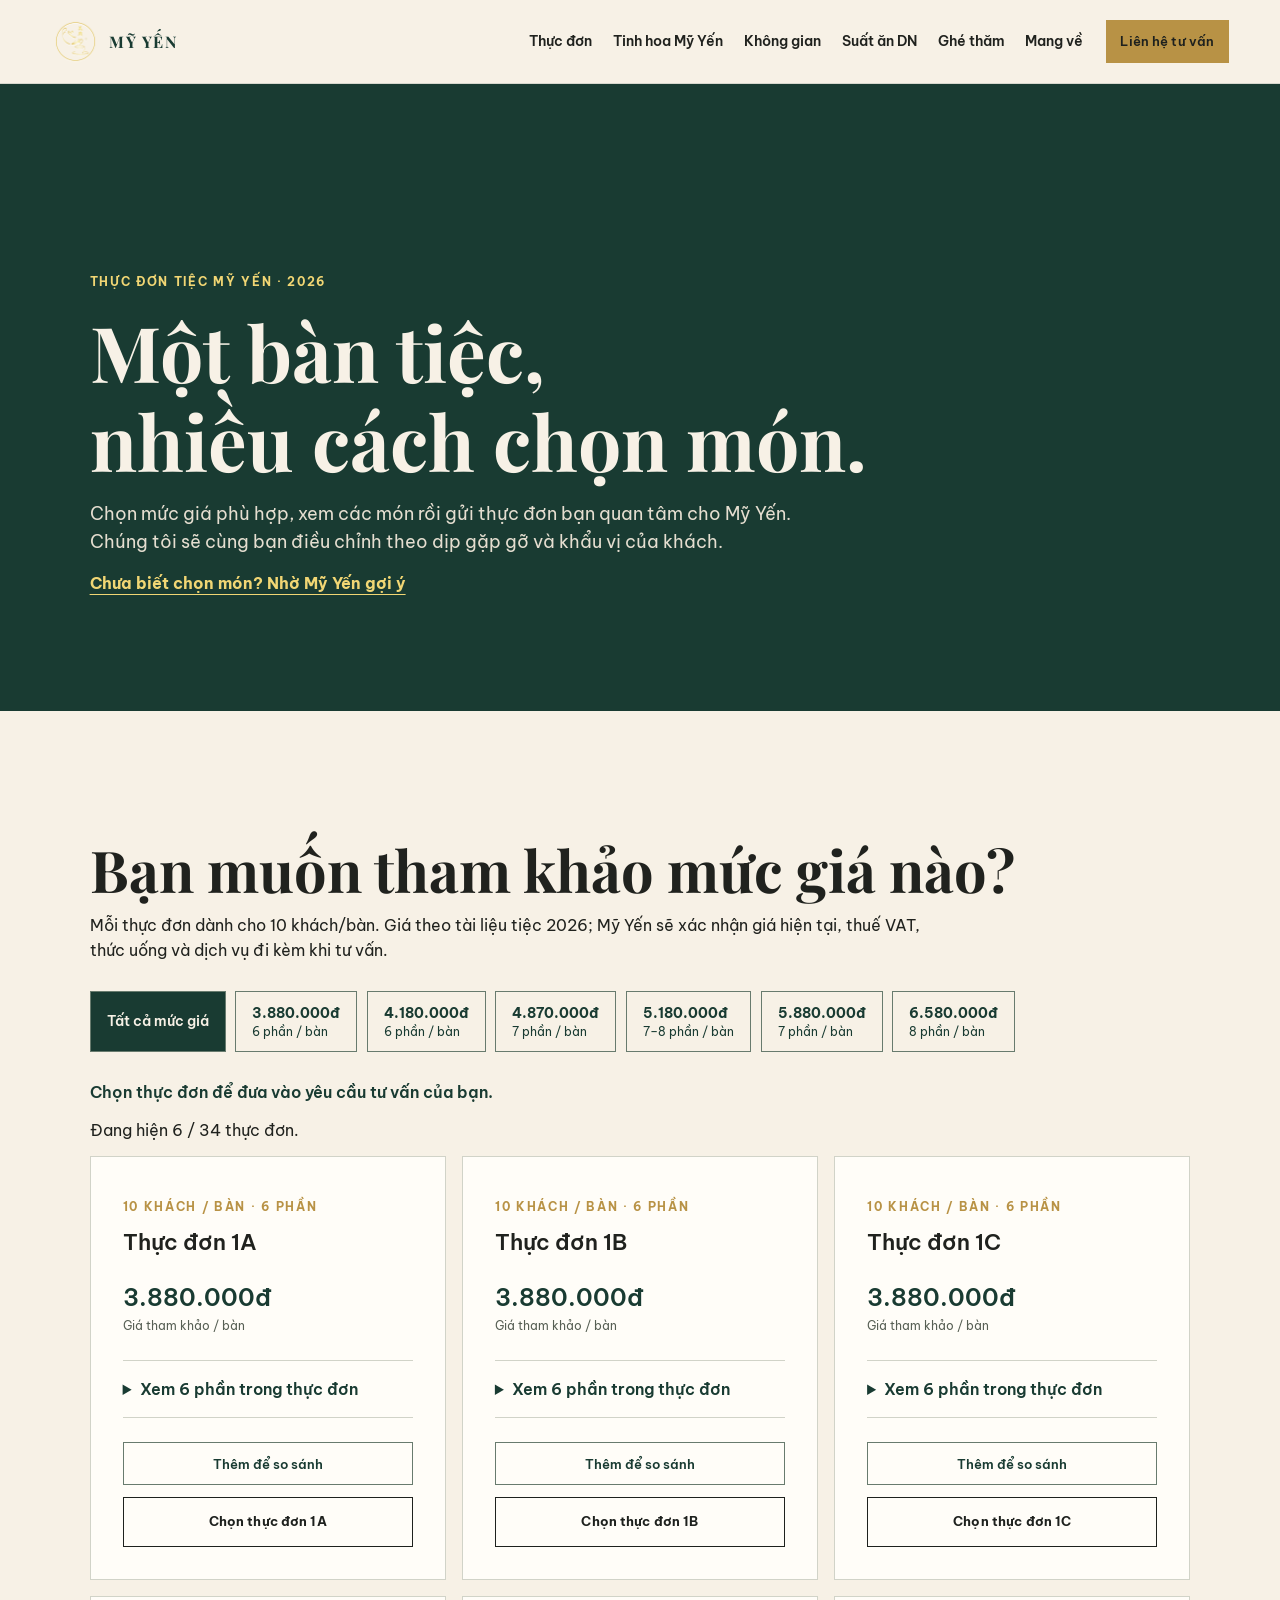
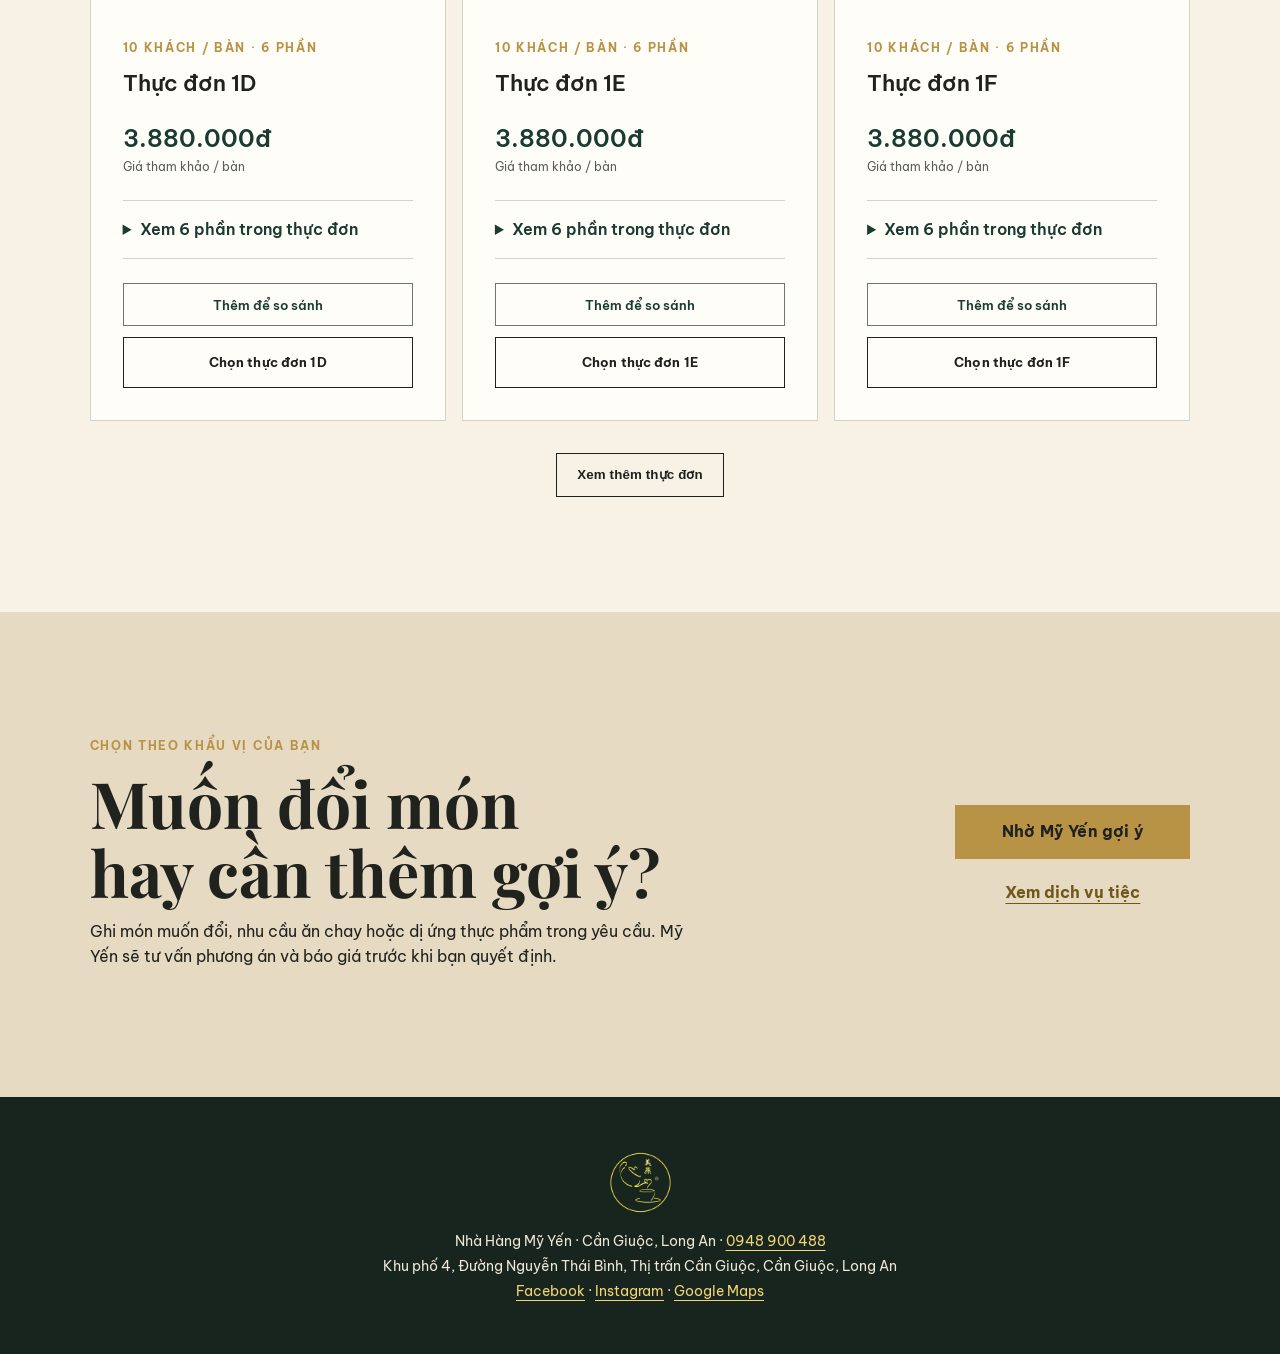
==== commit 70023b11: "Create dedicated premium menu page" ====
--- a/banquet-menu.html
+++ b/banquet-menu.html
@@ -1,4 +1,4 @@
-<!doctype html><html lang="vi"><head><meta charset="utf-8"><meta name="viewport" content="width=device-width,initial-scale=1"><link rel="preconnect" href="https://fonts.googleapis.com"><link rel="preconnect" href="https://fonts.gstatic.com" crossorigin><link href="https://fonts.googleapis.com/css2?family=Be+Vietnam+Pro:wght@400;500;600;700&family=Playfair+Display:wght@500;600;700&display=swap" rel="stylesheet"><title>Thực đơn tiệc 10 khách/bàn | Nhà Hàng Mỹ Yến</title><meta name="description" content="Khám phá 34 thực đơn tiệc Mỹ Yến cho bàn 10 khách. Chọn thực đơn và chuẩn bị tin nhắn Zalo để được tư vấn theo nhu cầu."><meta name="robots" content="index,follow,max-image-preview:large"><link rel="canonical" href="https://nhahangmyyen.com/banquet-menu"><meta property="og:type" content="website"><meta property="og:locale" content="vi_VN"><meta property="og:site_name" content="Nhà Hàng Mỹ Yến"><meta property="og:title" content="Thực đơn tiệc | Nhà Hàng Mỹ Yến"><meta property="og:description" content="Khám phá 34 thực đơn tiệc Mỹ Yến cho bàn 10 khách. Chọn thực đơn và chuẩn bị tin nhắn Zalo để được tư vấn theo nhu cầu."><meta property="og:url" content="https://nhahangmyyen.com/banquet-menu"><meta property="og:image" content="https://nhahangmyyen.com/assets/ballroom-celebration.jpg"><meta name="twitter:card" content="summary_large_image"><link rel="stylesheet" href="styles.css"><link rel="stylesheet" href="enhancements.css"></head><body><header class="topbar"><a class="brand" href="index.html"><img src="assets/logo.png" alt="Nhà Hàng Mỹ Yến"></a><button class="menu-toggle" type="button" aria-expanded="false" aria-controls="nav">Danh mục</button><nav id="nav" aria-label="Điều hướng chính"><a href="menu.html">Thực đơn</a><a href="spaces.html">Không gian</a><a href="corporate-catering.html">Suất ăn DN</a><a href="visit.html">Ghé thăm</a><a href="takeaway.html">Mang về</a></nav><a class="button button-small" href="index.html#contact">Liên hệ tư vấn</a></header><main><section class="section banquet-intro"><p class="eyebrow">Thực đơn tiệc Mỹ Yến · 2026</p><h1>Một bàn tiệc,<br>nhiều cách chọn món.</h1><p class="lead">Chọn mức giá phù hợp, xem các món rồi gửi thực đơn bạn quan tâm cho Mỹ Yến. Chúng tôi sẽ cùng bạn điều chỉnh theo dịp gặp gỡ và khẩu vị của khách.</p><a class="text-link" href="events.html#group-helper">Chưa biết chọn món? Nhờ Mỹ Yến gợi ý</a></section><section class="section banquet-browser" aria-labelledby="banquet-heading"><h2 id="banquet-heading">Bạn muốn tham khảo mức giá nào?</h2><p>Mỗi thực đơn dành cho 10 khách/bàn. Giá theo tài liệu tiệc 2026; Mỹ Yến sẽ xác nhận giá hiện tại, thuế VAT, thức uống và dịch vụ đi kèm khi tư vấn.</p><div class="banquet-filters" role="group" aria-label="Lọc theo giá tham khảo" hidden><button type="button" data-tier-filter="all" aria-pressed="true">Tất cả mức giá</button><button type="button" data-tier-filter="1" aria-pressed="false"><strong>3.880.000đ</strong><small>6 phần / bàn</small></button><button type="button" data-tier-filter="2" aria-pressed="false"><strong>4.180.000đ</strong><small>6 phần / bàn</small></button><button type="button" data-tier-filter="3" aria-pressed="false"><strong>4.870.000đ</strong><small>7 phần / bàn</small></button><button type="button" data-tier-filter="4" aria-pressed="false"><strong>5.180.000đ</strong><small>7–8 phần / bàn</small></button><button type="button" data-tier-filter="5" aria-pressed="false"><strong>5.880.000đ</strong><small>7 phần / bàn</small></button><button type="button" data-tier-filter="6" aria-pressed="false"><strong>6.580.000đ</strong><small>8 phần / bàn</small></button></div><p class="banquet-selection-note">Chọn thực đơn để đưa vào yêu cầu tư vấn của bạn.</p><p id="banquet-results" role="status">34 thực đơn để bạn tham khảo.</p><div class="banquet-grid"><article class="banquet-card" data-tier="1" data-menu-code="1A" data-menu-price="3.880.000đ"><p class="eyebrow">10 khách / bàn · 6 phần</p><h3>Thực đơn 1A</h3><p class="banquet-price">3.880.000đ<small>Giá tham khảo / bàn</small></p><details><summary>Xem 6 phần trong thực đơn</summary><ol><li>Tàu hủ ky tôm chiên</li><li>Súp sò điệp thịt cua Bích Ngọc</li><li>Mực xào XO</li><li>Vịt quay tiêu đen + bánh bao</li><li>Lẩu gà ớt hiểm + bún</li><li>Pudding xoài</li></ol></details><button class="compare-toggle" type="button" aria-pressed="false">Thêm để so sánh</button><a class="button button-outline" href="events.html?menu=1A#group-helper">Chọn thực đơn 1A</a></article>
+<!doctype html><html lang="vi"><head><meta charset="utf-8"><meta name="viewport" content="width=device-width,initial-scale=1"><link rel="preconnect" href="https://fonts.googleapis.com"><link rel="preconnect" href="https://fonts.gstatic.com" crossorigin><link href="https://fonts.googleapis.com/css2?family=Be+Vietnam+Pro:wght@400;500;600;700&family=Playfair+Display:wght@500;600;700&display=swap" rel="stylesheet"><title>Thực đơn tiệc 10 khách/bàn | Nhà Hàng Mỹ Yến</title><meta name="description" content="Khám phá 34 thực đơn tiệc Mỹ Yến cho bàn 10 khách. Chọn thực đơn và chuẩn bị tin nhắn Zalo để được tư vấn theo nhu cầu."><meta name="robots" content="index,follow,max-image-preview:large"><link rel="canonical" href="https://nhahangmyyen.com/banquet-menu"><meta property="og:type" content="website"><meta property="og:locale" content="vi_VN"><meta property="og:site_name" content="Nhà Hàng Mỹ Yến"><meta property="og:title" content="Thực đơn tiệc | Nhà Hàng Mỹ Yến"><meta property="og:description" content="Khám phá 34 thực đơn tiệc Mỹ Yến cho bàn 10 khách. Chọn thực đơn và chuẩn bị tin nhắn Zalo để được tư vấn theo nhu cầu."><meta property="og:url" content="https://nhahangmyyen.com/banquet-menu"><meta property="og:image" content="https://nhahangmyyen.com/assets/ballroom-celebration.jpg"><meta name="twitter:card" content="summary_large_image"><link rel="stylesheet" href="styles.css"><link rel="stylesheet" href="enhancements.css"></head><body><header class="topbar"><a class="brand" href="index.html"><img src="assets/logo.png" alt="Nhà Hàng Mỹ Yến"></a><button class="menu-toggle" type="button" aria-expanded="false" aria-controls="nav">Danh mục</button><nav id="nav" aria-label="Điều hướng chính"><a href="menu.html">Thực đơn</a><a href="premium-menu.html">Tinh hoa Mỹ Yến</a><a href="spaces.html">Không gian</a><a href="corporate-catering.html">Suất ăn DN</a><a href="visit.html">Ghé thăm</a><a href="takeaway.html">Mang về</a></nav><a class="button button-small" href="index.html#contact">Liên hệ tư vấn</a></header><main><section class="section banquet-intro"><p class="eyebrow">Thực đơn tiệc Mỹ Yến · 2026</p><h1>Một bàn tiệc,<br>nhiều cách chọn món.</h1><p class="lead">Chọn mức giá phù hợp, xem các món rồi gửi thực đơn bạn quan tâm cho Mỹ Yến. Chúng tôi sẽ cùng bạn điều chỉnh theo dịp gặp gỡ và khẩu vị của khách.</p><a class="text-link" href="events.html#group-helper">Chưa biết chọn món? Nhờ Mỹ Yến gợi ý</a></section><section class="section banquet-browser" aria-labelledby="banquet-heading"><h2 id="banquet-heading">Bạn muốn tham khảo mức giá nào?</h2><p>Mỗi thực đơn dành cho 10 khách/bàn. Giá theo tài liệu tiệc 2026; Mỹ Yến sẽ xác nhận giá hiện tại, thuế VAT, thức uống và dịch vụ đi kèm khi tư vấn.</p><div class="banquet-filters" role="group" aria-label="Lọc theo giá tham khảo" hidden><button type="button" data-tier-filter="all" aria-pressed="true">Tất cả mức giá</button><button type="button" data-tier-filter="1" aria-pressed="false"><strong>3.880.000đ</strong><small>6 phần / bàn</small></button><button type="button" data-tier-filter="2" aria-pressed="false"><strong>4.180.000đ</strong><small>6 phần / bàn</small></button><button type="button" data-tier-filter="3" aria-pressed="false"><strong>4.870.000đ</strong><small>7 phần / bàn</small></button><button type="button" data-tier-filter="4" aria-pressed="false"><strong>5.180.000đ</strong><small>7–8 phần / bàn</small></button><button type="button" data-tier-filter="5" aria-pressed="false"><strong>5.880.000đ</strong><small>7 phần / bàn</small></button><button type="button" data-tier-filter="6" aria-pressed="false"><strong>6.580.000đ</strong><small>8 phần / bàn</small></button></div><p class="banquet-selection-note">Chọn thực đơn để đưa vào yêu cầu tư vấn của bạn.</p><p id="banquet-results" role="status">34 thực đơn để bạn tham khảo.</p><div class="banquet-grid"><article class="banquet-card" data-tier="1" data-menu-code="1A" data-menu-price="3.880.000đ"><p class="eyebrow">10 khách / bàn · 6 phần</p><h3>Thực đơn 1A</h3><p class="banquet-price">3.880.000đ<small>Giá tham khảo / bàn</small></p><details><summary>Xem 6 phần trong thực đơn</summary><ol><li>Tàu hủ ky tôm chiên</li><li>Súp sò điệp thịt cua Bích Ngọc</li><li>Mực xào XO</li><li>Vịt quay tiêu đen + bánh bao</li><li>Lẩu gà ớt hiểm + bún</li><li>Pudding xoài</li></ol></details><button class="compare-toggle" type="button" aria-pressed="false">Thêm để so sánh</button><a class="button button-outline" href="events.html?menu=1A#group-helper">Chọn thực đơn 1A</a></article>
 <article class="banquet-card" data-tier="1" data-menu-code="1B" data-menu-price="3.880.000đ"><p class="eyebrow">10 khách / bàn · 6 phần</p><h3>Thực đơn 1B</h3><p class="banquet-price">3.880.000đ<small>Giá tham khảo / bàn</small></p><details><summary>Xem 6 phần trong thực đơn</summary><ol><li>Chả giò hạnh nhân</li><li>Súp bóng cá tam tơ</li><li>Sò điệp xào XO</li><li>Gà quay + xôi gấc</li><li>Lẩu hải sản Thái + bún</li><li>Pudding xoài</li></ol></details><button class="compare-toggle" type="button" aria-pressed="false">Thêm để so sánh</button><a class="button button-outline" href="events.html?menu=1B#group-helper">Chọn thực đơn 1B</a></article>
 <article class="banquet-card" data-tier="1" data-menu-code="1C" data-menu-price="3.880.000đ"><p class="eyebrow">10 khách / bàn · 6 phần</p><h3>Thực đơn 1C</h3><p class="banquet-price">3.880.000đ<small>Giá tham khảo / bàn</small></p><details><summary>Xem 6 phần trong thực đơn</summary><ol><li>Chả giò tôm phô mai</li><li>Gà tiềm Trúc Xinh</li><li>Mực xào kiểu Hồng Kông</li><li>Bò nấu pa tê + bánh mì</li><li>Lẩu nấm hải sản + bún</li><li>Pudding dừa</li></ol></details><button class="compare-toggle" type="button" aria-pressed="false">Thêm để so sánh</button><a class="button button-outline" href="events.html?menu=1C#group-helper">Chọn thực đơn 1C</a></article>
 <article class="banquet-card" data-tier="1" data-menu-code="1D" data-menu-price="3.880.000đ"><p class="eyebrow">10 khách / bàn · 6 phần</p><h3>Thực đơn 1D</h3><p class="banquet-price">3.880.000đ<small>Giá tham khảo / bàn</small></p><details><summary>Xem 6 phần trong thực đơn</summary><ol><li>Chả giò Triều Châu</li><li>Gà tiềm ngũ quả</li><li>Tôm xào XO</li><li>Bò nấu tiêu xanh + bánh mì</li><li>Lẩu hải sản Quảng Đông + bún</li><li>Nho Mỹ</li></ol></details><button class="compare-toggle" type="button" aria-pressed="false">Thêm để so sánh</button><a class="button button-outline" href="events.html?menu=1D#group-helper">Chọn thực đơn 1D</a></article>
--- a/enhancements.css
+++ b/enhancements.css
@@ -107,6 +107,13 @@
   .proof-strip p { border-right: 0; border-bottom: 1px solid rgba(255,255,255,.14); padding: .7rem 0; }
   .proof-strip p:last-child { border-bottom: 0; }
   .journey-grid { grid-template-columns: 1fr; }
+  .premium-teaser { grid-template-columns:1fr; }
+  .premium-teaser > img { min-height:220px; max-height:300px; }
+  .premium-grid { grid-template-columns:1fr; }
+  .premium-guide-grid { grid-template-columns:1fr; }
+  .premium-card img { height:220px; }
+  .premium-cta { display:block; }
+  .premium-cta .button { margin-top:1rem; }
   .journey-grid a { min-height: auto; padding: 1.7rem; }
   .journey-grid h3 { margin-top: 1.8rem; }
   .journey-grid p { min-height: auto; }
@@ -171,6 +178,9 @@
 .check-list li::before { content:""; position:absolute; left:0; top:.53rem; width:.55rem; height:.55rem; border-radius:50%; background:var(--aged-gold); }
 .service-copy .text-link { color:#f2d98b; }
 .menu-glimpse { background:var(--jade); }
+.menu-categories a { border:1px solid #7f8d82; border-radius:99px; padding:.5rem .8rem; color:inherit; font-size:.9rem; text-decoration:none; }
+.menu-categories a:hover,.menu-categories a:focus-visible { background:rgba(255,255,255,.1); border-color:#f6f2e6; }
+.menu-page-card-highlight { outline:3px solid var(--gold); outline-offset:4px; }
 .contact-landing { display:grid; grid-template-columns:1fr auto; align-items:center; gap:3rem; background:#e6dac3; }
 .contact-landing h2 { font-size:clamp(2.8rem,5vw,5.2rem); }
 .contact-landing p { max-width:620px; }
@@ -189,19 +199,124 @@
 .menu-intro { display:grid; grid-template-columns:1fr 1fr; gap:5rem; background:#fffdf8; align-items:end; }
 .menu-intro h2 { font-size:clamp(2.2rem,4vw,4rem); }
 .menu-intro p { margin:0; max-width:560px; color:#5d625b; }
+.premium-menu { background:#fffdf8; }
+.premium-teaser { display:grid; grid-template-columns:1.1fr .9fr; gap:2rem; align-items:stretch; padding-top:clamp(3rem,6vw,6rem); padding-bottom:clamp(3rem,6vw,6rem); }
+.premium-teaser-copy { align-self:center; max-width:700px; }
+.premium-teaser-copy h2 { color:var(--jade); }
+.premium-teaser-copy p:not(.eyebrow) { color:#5d625b; max-width:620px; }
+.premium-teaser > img { width:100%; height:100%; min-height:280px; object-fit:cover; }
+.premium-page-hero h1 { max-width:720px; }
+.premium-page-hero p:not(.eyebrow) { max-width:620px; }
+.premium-education { background:#fffdf8; }
+.premium-guide { background:#efe6d5; }
+.premium-guide-grid { display:grid; grid-template-columns:repeat(3,1fr); gap:1rem; max-width:1240px; margin:0 auto; }
+.premium-guide-grid article { padding:1.6rem; background:#fffdf8; border-top:3px solid var(--aged-gold); }
+.premium-guide-grid span { color:var(--aged-gold); font-weight:700; letter-spacing:.12em; }
+.premium-guide-grid h3 { color:var(--jade); font-size:1.45rem; margin:.7rem 0; }
+.premium-guide-grid p { color:#5d625b; font-size:.92rem; }
+.premium-contact { background:#fffdf8; padding-top:clamp(2rem,5vw,4rem); }
+.premium-grid { display:grid; grid-template-columns:repeat(3,1fr); gap:1rem; max-width:1240px; margin:0 auto; }
+.premium-card { background:#efe6d5; border:1px solid rgba(25,59,50,.14); }
+.premium-card img { display:block; width:100%; height:260px; object-fit:cover; }
+.premium-card-copy { padding:1.55rem; }
+.premium-card-copy .eyebrow { margin:0; }
+.premium-card-copy h3 { margin:.7rem 0 1rem; color:var(--jade); font-size:1.65rem; }
+.premium-card-copy p:not(.eyebrow):not(.premium-meta) { color:#5d625b; font-size:.9rem; }
+.premium-meta { color:#71571a; font-size:.82rem; font-weight:700; min-height:2.7rem; }
+.premium-card .text-link { display:inline-block; margin-top:.35rem; }
+.premium-cta { max-width:1240px; margin:1rem auto 0; padding:1.25rem 1.5rem; display:flex; justify-content:space-between; align-items:center; gap:1.5rem; background:var(--jade); color:var(--ivory); }
+.premium-cta p { margin:0; }
+.premium-cta strong { color:#f1d674; }
+.digital-menu { background:#efe6d5; }
+.dish-browser { max-width:1240px; margin:0 auto; display:grid; grid-template-columns:minmax(0,1fr) minmax(280px,.34fr); gap:1.2rem; align-items:start; }
+.dish-browser-main { min-width:0; }
+.dish-search { max-width:620px; margin:0; color:var(--jade); }
+.dish-search input { margin-top:.55rem; padding:1rem; border-color:rgba(25,59,50,.35); }
+.dish-filters { display:flex; flex-wrap:wrap; gap:.55rem; margin:1.2rem 0 .6rem; }
+.dish-filters button,.dish-filters a { padding:.8rem 1rem; border:1px solid rgba(25,59,50,.34); background:transparent; color:var(--jade); font:700 .8rem "Be Vietnam Pro",sans-serif; text-decoration:none; cursor:pointer; }
+.dish-filters button[aria-pressed="true"] { background:var(--jade); color:var(--ivory); }
+.dish-filters a { border-color:#b89245; color:#755c20; }
+.dish-results { margin:.7rem 0 1.2rem; color:#62645e; font-size:.82rem; }
+.dish-grid { display:grid; grid-template-columns:repeat(3,minmax(0,1fr)); gap:.75rem; }
+.dish-item { display:flex; flex-direction:column; min-height:205px; padding:1.15rem; background:#fffdf8; border:1px solid rgba(25,59,50,.16); }
+.dish-item .eyebrow { margin:0; font-size:.66rem; }
+.dish-item h3 { margin:.55rem 0; color:var(--jade); font:700 1rem/1.35 "Be Vietnam Pro",sans-serif; }
+.dish-item-price { margin:auto 0 .9rem; color:#6f561a; font-weight:700; }
+.dish-item-price small { font-size:.68rem; font-weight:500; }
+.dish-item-note { margin:-.45rem 0 .8rem; color:#6a695f; font-size:.72rem; font-weight:600; }
+.dish-item button { width:100%; padding:.72rem .6rem; border:1px solid var(--jade); background:transparent; color:var(--jade); font:700 .76rem "Be Vietnam Pro",sans-serif; cursor:pointer; }
+.dish-item button[aria-pressed="true"] { background:var(--jade); color:var(--ivory); }
+.dish-size-options { display:grid; grid-template-columns:1fr 1fr; gap:.45rem; margin:auto 0 .9rem; }
+.dish-size-options button { padding:.55rem .35rem; font-size:.68rem; }
+.dish-size-options button span,.dish-size-options button strong { display:block; }
+.dish-size-options button strong { margin-top:.2rem; font-size:.72rem; }
+.dish-shortlist { position:sticky; top:105px; padding:1.5rem; background:var(--jade); color:var(--ivory); }
+.dish-shortlist .eyebrow { color:#e3bf6a; }
+.dish-shortlist h3 { font:600 1.6rem/1.2 "Playfair Display",serif; }
+.dish-shortlist ul { list-style:none; padding:0; margin:1.2rem 0; max-height:340px; overflow:auto; }
+.dish-shortlist li { display:grid; grid-template-columns:minmax(0,1fr) auto auto; align-items:center; gap:.7rem; padding:.7rem 0; border-bottom:1px solid rgba(255,255,255,.18); font-size:.82rem; }
+.dish-shortlist li span { display:block; }
+.dish-shortlist li small { display:block; margin-top:.15rem; color:#d9cda9; }
+.dish-shortlist li button,.dish-shortlist-actions > button { border:0; background:transparent; color:#f2d98b; font:600 .72rem "Be Vietnam Pro",sans-serif; cursor:pointer; }
+.dish-quantity { display:flex!important; align-items:center; gap:.25rem; border:1px solid rgba(255,255,255,.28); }
+.dish-quantity button { width:1.8rem; height:1.8rem; padding:0; font-size:1rem!important; }
+.dish-quantity strong { min-width:1.1rem; text-align:center; font-size:.78rem; }
+.dish-shortlist-empty { color:#d9ded9; font-size:.85rem; }
+.dish-shortlist-actions { display:grid; gap:.7rem; }
+.dish-shortlist-actions .button { text-align:center; }
+.dish-shortlist .helper-note { color:#d9ded9; }
+.dish-more { display:block; margin:1.4rem auto 0; padding:.8rem 1.2rem; border:1px solid var(--jade); background:transparent; color:var(--jade); font:700 .82rem "Be Vietnam Pro",sans-serif; cursor:pointer; }
+.dish-more[hidden],.dish-selection-dock[hidden] { display:none; }
+.dish-selection-dock { display:none; }
+.market-seafood { background:var(--jade); color:var(--ivory); }
+.market-seafood-intro { max-width:1240px; margin:0 auto 2.5rem; display:grid; grid-template-columns:1.1fr .9fr; gap:clamp(2rem,7vw,7rem); align-items:end; }
+.market-seafood .eyebrow { color:#e3bf6a; }
+.market-seafood h2 { margin:.5rem 0 0; color:var(--ivory); font-size:clamp(2.5rem,4.8vw,4.7rem); }
+.market-seafood-intro > div:last-child > p { margin:0 0 1rem; color:#ddd8cb; }
+.market-seafood .text-link { color:#f0cf72; }
+.market-seafood-grid { max-width:1240px; margin:0 auto; display:grid; grid-template-columns:repeat(3,minmax(0,1fr)); gap:1px; background:rgba(255,255,255,.2); border:1px solid rgba(255,255,255,.2); }
+.market-seafood-card { min-width:0; background:#fffdf8; color:var(--ink); }
+.market-seafood-card img { display:block; width:100%; height:190px; object-fit:cover; object-position:center 28%; }
+.market-seafood-card > div { display:flex; flex-direction:column; min-height:230px; padding:1.25rem; }
+.market-seafood-card h3 { margin:.35rem 0 .55rem; color:var(--jade); font:600 1.6rem/1.15 "Playfair Display",serif; }
+.market-price { align-self:flex-start; margin:0; padding:.28rem .5rem; background:#e8d69e; color:#5e4817; font-size:.68rem; font-weight:700; letter-spacing:.08em; text-transform:uppercase; }
+.market-preparations { margin:0 0 1.1rem; color:#66685f; font-size:.78rem; line-height:1.7; }
+.market-seafood-card button { margin-top:auto; width:100%; padding:.78rem; border:1px solid var(--jade); background:transparent; color:var(--jade); font:700 .78rem "Be Vietnam Pro",sans-serif; cursor:pointer; }
+.market-seafood-card button[aria-pressed="true"] { background:var(--jade); color:var(--ivory); }
+.market-seafood-note { max-width:1240px; margin:1.5rem auto 0; padding:1.1rem 1.25rem; border-left:3px solid #d2ad50; background:rgba(255,255,255,.08); color:#ddd8cb; font-size:.84rem; }
+.market-seafood-note strong { color:var(--ivory); }
+.menu-catalogue-details { max-width:1240px; margin:0 auto; border:1px solid rgba(25,59,50,.22); background:#fffdf8; }
+.menu-catalogue-details > summary { display:flex; justify-content:space-between; align-items:center; gap:1rem; padding:1.2rem 1.4rem; color:var(--jade); cursor:pointer; list-style:none; font-weight:700; }
+.menu-catalogue-details > summary::-webkit-details-marker { display:none; }
+.menu-catalogue-details > summary::after { content:"+"; color:var(--aged-gold); font-size:1.5rem; }
+.menu-catalogue-details[open] > summary::after { content:"−"; }
+.menu-catalogue-details > summary small { margin-left:auto; color:#6a695f; font-weight:500; }
+.menu-catalogue-content { padding:0 1.4rem 1.5rem; border-top:1px solid rgba(25,59,50,.14); }
 .menu-tabs { display:flex; flex-wrap:wrap; gap:.7rem; margin:2rem 0 2.4rem; }
 .menu-tabs button, .menu-tabs a { border:1px solid rgba(25,59,50,.34); background:transparent; padding:.85rem 1.1rem; color:var(--jade); font:700 .85rem "Be Vietnam Pro",sans-serif; text-decoration:none; cursor:pointer; }
 .menu-tabs button.is-selected, .menu-tabs button:hover, .menu-tabs button:focus-visible { background:var(--jade); color:var(--ivory); outline:0; }
 .menu-tabs a { border-color:#b89245; color:#755c20; }
 .menu-page-grid { display:grid; grid-template-columns:repeat(3,1fr); gap:1.2rem; }
 .menu-page-card { margin:0; background:#fffdf8; border:1px solid rgba(25,59,50,.16); overflow:hidden; }
+.menu-page-open { display:block; width:100%; padding:0; border:0; background:transparent; color:inherit; text-align:left; cursor:zoom-in; }
 .menu-page-card img { width:100%; display:block; aspect-ratio:3/4; object-fit:cover; background:#ede4d1; }
 .menu-page-card figcaption { padding:.8rem 1rem; color:var(--jade); font:600 .92rem "Be Vietnam Pro",sans-serif; }
+.menu-page-card figcaption span { display:block; margin-top:.2rem; color:#7b6940; font-size:.75rem; font-weight:500; }
+.menu-page-open:focus-visible { outline:3px solid var(--gold); outline-offset:-3px; }
+.menu-viewer { width:min(1000px,96vw); max-width:none; max-height:94vh; padding:0; border:0; background:#18251e; color:#fffdf8; }
+.menu-viewer::backdrop { background:rgba(9,19,15,.82); }
+.menu-viewer-bar { display:flex; align-items:center; justify-content:space-between; gap:1rem; padding:.8rem 1rem; }
+.menu-viewer-title { margin:0; font-weight:600; }
+.menu-viewer-bar button { margin-left:.4rem; padding:.5rem .7rem; border:1px solid #d7c58c; background:transparent; color:#fffdf8; font:600 .8rem "Be Vietnam Pro",sans-serif; cursor:pointer; }
+.menu-viewer-bar button:disabled { opacity:.4; cursor:default; }
+.menu-viewer-image { display:block; width:100%; max-height:calc(94vh - 64px); object-fit:contain; background:#111; }
 .menu-photo-note { grid-column:1/-1; padding:clamp(2rem,5vw,4rem); background:#ede4d1; border-left:4px solid var(--aged-gold); max-width:760px; }
 .menu-photo-note h3 { font-size:clamp(1.7rem,3vw,2.6rem); margin:.5rem 0 1rem; }
 .menu-photo-note p:not(.eyebrow) { max-width:600px; color:#5d625b; }
 .menu-disclaimer { max-width:760px; margin:2rem 0 0; color:#6a695f; font-size:.82rem; }
-@media (max-width:800px) { .menu-catalogue-hero,.menu-intro { grid-template-columns:1fr; } .menu-catalogue-hero img { min-height:260px; max-height:360px; } .menu-catalogue-hero > div { padding:3rem 1.5rem; } .menu-intro { gap:1rem; } .menu-page-grid { grid-template-columns:repeat(2,1fr); gap:.8rem; } .menu-page-card figcaption { min-height:3.8rem; padding:.7rem; font-size:.8rem; } }
+@media (max-width:900px) { .dish-browser { grid-template-columns:1fr; }.dish-shortlist { position:static; }.dish-grid { grid-template-columns:repeat(2,minmax(0,1fr)); }.dish-selection-dock { position:fixed; z-index:8; left:1rem; right:1rem; bottom:4.5rem; display:flex; justify-content:space-between; align-items:center; padding:.85rem 1rem; background:var(--jade); color:var(--ivory); box-shadow:0 8px 28px rgba(12,32,25,.28); text-decoration:none; font-size:.82rem; }.dish-selection-dock span:last-child { color:#f2d98b; font-weight:700; } }
+@media (max-width:800px) { .menu-catalogue-hero,.menu-intro,.market-seafood-intro { grid-template-columns:1fr; } .market-seafood-intro { gap:1rem; }.market-seafood-grid { grid-template-columns:repeat(2,minmax(0,1fr)); }.menu-catalogue-hero img { min-height:260px; max-height:360px; } .menu-catalogue-hero > div { padding:3rem 1.5rem; } .menu-intro { gap:1rem; } .menu-page-grid { grid-template-columns:repeat(2,1fr); gap:.8rem; } .menu-page-card figcaption { min-height:3.8rem; padding:.7rem; font-size:.8rem; } .menu-viewer-bar { align-items:flex-start; } .menu-viewer-bar > div { display:flex; flex-wrap:wrap; justify-content:flex-end; } }
+@media (max-width:540px) { .dish-grid,.market-seafood-grid { grid-template-columns:1fr; }.dish-item { min-height:170px; }.market-seafood-card { display:grid; grid-template-columns:120px minmax(0,1fr); }.market-seafood-card img { height:100%; min-height:230px; }.market-seafood-card > div { min-height:230px; padding:1rem; }.market-seafood-card h3 { font-size:1.35rem; }.menu-catalogue-details > summary { align-items:flex-start; flex-wrap:wrap; }.menu-catalogue-details > summary small { width:100%; margin:0; }.menu-catalogue-content { padding:0 1rem 1rem; } }
 .takeaway-hero .hero-copy { max-width:660px; }
 @media (max-width:900px) { .path-grid{grid-template-columns:1fr 1fr}.path-card:nth-child(2){border-right:0}.path-card:nth-child(-n+2){border-bottom:1px solid rgba(25,59,50,.22)}.path-panel{grid-template-columns:1fr;gap:1rem}.path-actions{flex-direction:row;align-items:center}.quiet-intro{grid-template-columns:1fr;gap:1rem}.service-split{grid-template-columns:1fr}.service-copy{max-width:none}.contact-landing{grid-template-columns:1fr}.contact-actions{align-items:flex-start}.hero-note{display:none}}
 @media (max-width:540px) { .path-grid{grid-template-columns:1fr}.path-card,.path-card:nth-child(2){border-right:0;border-bottom:1px solid rgba(25,59,50,.22);min-height:145px}.path-card:last-child{border-bottom:0}.path-card span{margin-bottom:1.4rem}.path-panel{padding:2rem 1.5rem}.path-actions{flex-wrap:wrap}.service-visual{min-height:420px}.contact-actions{align-items:stretch}.topbar{gap:.5rem}.brand img{width:100px;height:54px} }
